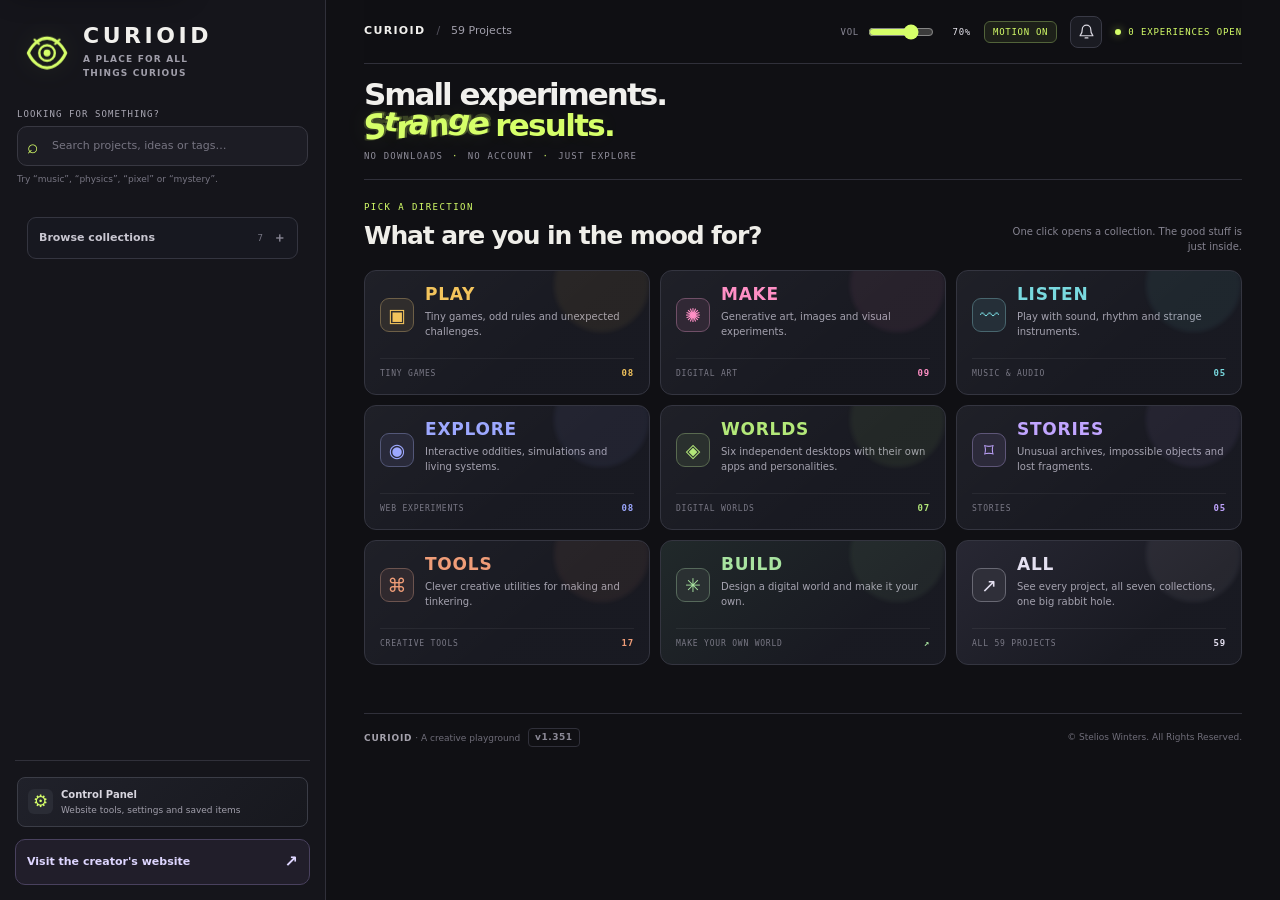
==== index.html @ f7ef9859 "chore: refresh release integrity metadata" ====
<!doctype html>
<html lang="en">
<head>
  <meta charset="utf-8">
  <meta name="viewport" content="width=device-width, initial-scale=1">
  <meta name="theme-color" content="#101014">
  <meta name="mobile-web-app-capable" content="yes">
  <meta name="apple-mobile-web-app-capable" content="yes">
  <link rel="manifest" href="manifest.webmanifest">
  <link rel="preload" href="site-runtime-current.js?v=sha256-032c60a19e83822ff13d3a0b23e15584c3145759a766ea3a15e3249741a22fd9" as="script" integrity="sha384-Gi7dfRDl+1A5HXbFFa21UHbXd1d2NXAl6SDCUGcHlrUMxK3TF2L7+7Um9kTV7bAy" crossorigin="anonymous" fetchpriority="high">
  <meta name="description" content="Browser games, music experiments, visual art, independent digital worlds and curious creative tools. No downloads or account needed.">
  <meta name="curioid-release" content="v1.351">
  <meta name="curioid-document" content="index.html">
  <meta name="curioid-project-count" content="59">
  <meta name="curioid-category-count" content="7">
  <meta name="curioid-os-count" content="6">
  <meta name="robots" content="index,follow,max-image-preview:large">
  <meta name="author" content="Stelios Winters">
  <meta name="color-scheme" content="dark">
  <meta name="referrer" content="strict-origin-when-cross-origin">
  <!-- GitHub Pages cannot configure a Permissions-Policy response header. Sensitive features are denied on every untrusted iframe using its allow attribute. -->
  <meta http-equiv="Content-Security-Policy" content="default-src 'self';script-src 'self' blob: 'sha256-aHI9x19kygkN7s1is/CayauZmM8YlaltoX1D1ChFN5M=' 'sha256-EYaU18cY35Vqri1gISVu7yLr2PBA7MLTrsrSeAp/KU4='; style-src 'self' 'unsafe-inline'; img-src 'self' data: blob:; font-src 'self'; media-src 'self' blob: data:; connect-src 'self' blob:; frame-src 'self' blob:; worker-src 'self' blob:; object-src 'none'; base-uri 'none'; form-action 'self'; upgrade-insecure-requests">
  <script data-cfasync="false" id="curioid-frame-guard">
(() => {
  let blocked = false;
  try {
    blocked = window.top !== window.self && window.top.location.origin !== window.location.origin;
  } catch (_) {
    blocked = true;
  }
  if (!blocked) return;

  const cancelInteraction = event => {
    if (event.cancelable) event.preventDefault();
    event.stopImmediatePropagation();
  };
  const blockedEvents = [
    'click', 'auxclick', 'dblclick', 'contextmenu', 'submit', 'reset',
    'beforeinput', 'input', 'change', 'focus', 'focusin', 'keydown', 'keypress', 'keyup',
    'pointerdown', 'pointerup', 'pointermove', 'mousedown', 'mouseup',
    'touchstart', 'touchend', 'dragstart', 'drop'
  ];
  for (const type of blockedEvents) {
    window.addEventListener(type, cancelInteraction, { capture: true, passive: false });
  }

  const showFrameWarning = () => {
    if (document.body) document.body.inert = true;
    if (document.getElementById('curioid-frame-warning')) return;
    const panel = document.createElement('section');
    panel.id = 'curioid-frame-warning';
    panel.setAttribute('role', 'alert');
    panel.setAttribute('aria-live', 'assertive');
    panel.style.cssText = 'position:fixed;inset:0;z-index:2147483647;display:grid;place-content:center;justify-items:center;gap:12px;box-sizing:border-box;padding:32px;background:#101014;color:#f8f7ff;font:16px/1.55 system-ui,sans-serif;text-align:center;pointer-events:auto;isolation:isolate;';
    const heading = document.createElement('h1');
    heading.textContent = 'Open CURIOID directly';
    heading.style.cssText = 'max-width:24ch;margin:0;font-size:clamp(24px,5vw,38px);line-height:1.15;';
    const message = document.createElement('p');
    message.textContent = 'For your safety, this page is disabled inside another website. Open it in its own tab to use CURIOID.';
    message.style.cssText = 'max-width:48ch;margin:0;color:#d2d0dc;';
    panel.append(heading, message);
    document.documentElement.append(panel);
  };

  if (document.readyState === 'loading') {
    document.addEventListener('DOMContentLoaded', showFrameWarning, { once: true });
  } else {
    showFrameWarning();
  }
})();
  </script>
  <link rel="canonical" href="https://stelioswinters.com/curioid/">
  <meta property="og:type" content="website">
  <meta property="og:site_name" content="CURIOID">
  <meta property="og:title" content="CURIOID | Browser Games, Music, Art &amp; Creative Worlds">
  <meta property="og:description" content="Browser games, music experiments, visual art, independent digital worlds and curious creative tools. No downloads or account needed.">
  <meta property="og:url" content="https://stelioswinters.com/curioid/">
  <meta name="twitter:card" content="summary_large_image">
  <meta name="twitter:title" content="CURIOID | Browser Games, Music, Art &amp; Creative Worlds">
  <meta name="twitter:description" content="Browser games, music experiments, visual art, independent digital worlds and curious creative tools. No downloads or account needed.">
  <meta property="og:image" content="https://stelioswinters.com/curioid/social-preview.png">
  <meta property="og:image:width" content="1200">
  <meta property="og:image:height" content="630">
  <meta property="og:image:alt" content="CURIOID eye logo alongside six independent desktop worlds and a personal world builder, with examples from the games, art, sound and creative tools collection.">
  <meta name="twitter:image" content="https://stelioswinters.com/curioid/social-preview.png">
  <title>CURIOID</title>
  
  <script data-cfasync="false" type="application/ld+json">{"@context":"https://schema.org","@type":"WebSite","name":"CURIOID","url":"https://stelioswinters.com/curioid/","description":"Browser games, music experiments, visual art, independent digital worlds and curious creative tools. No downloads or account needed.","creator":{"@type":"Person","name":"Stelios Winters"},"inLanguage":"en","isAccessibleForFree":true}</script>
  <link rel="icon" type="image/svg+xml" href="curioid-icon.svg">
  <link rel="icon" type="image/png" sizes="192x192" href="curioid-icon-192.png">
  <link rel="apple-touch-icon" href="curioid-icon-192.png">
  <style>
    html{--curioid-app-display-scale:1;}
    .room-window.open .room-mount>:not(.project-style-warning){zoom:var(--curioid-app-display-scale,1);}
    .room-window.open .room-mount{overflow:auto!important;}
    #curioidEggHuntToggle[hidden]{display:none!important;}
    .noscript-notice { margin: 16px; padding: 14px 16px; border: 1px solid #596b3c; border-radius: 10px; background: #22291b; color: #eff8df; font-size:14px; line-height: 1.6; }
    :root {
      color-scheme: dark;
      --bg: #101014;
      --bg-soft: #15151b;
      --panel: #191920;
      --panel-raised: #202029;
      --line: #30303a;
      --line-soft: #26262f;
      --text: #f1f0ed;
      --muted: #a09eaa;
      --dim: #8a8895;
      --acid: #d6ff69;
      --violet: #baa7ff;
      --pink: #ff9cba;
      --cyan: #85e6da;
      --sidebar-width: 326px;
      --radius: 16px;
      font-family: Inter, ui-sans-serif, system-ui, -apple-system, BlinkMacSystemFont, "Segoe UI", sans-serif;
    }
    * { box-sizing: border-box; }
    [hidden] { display: none !important; }
    html { min-height: 100%; scroll-behavior: smooth; }
    body {
      min-height: 100vh;
      margin: 0;
      background: var(--bg);
      color: var(--text);
      font-size:14px;
      line-height: 1.5;
    }
    button, input, select, textarea { font:inherit; }
    button { color: inherit; }
    button:focus-visible, a:focus-visible, input:focus-visible, select:focus-visible, textarea:focus-visible {
      outline: 2px solid var(--acid);
      outline-offset: 3px;
    }
    a { color: inherit; }
    .app-shell { min-height: 100vh; }

    /* The entire sidebar scrolls, including its footer links. */
    .sidebar {
      position: fixed;
      inset: 0 auto 0 0;
      z-index: 50;
      width: var(--sidebar-width);
      height: 100vh;
      height: 100dvh;
      display: flex;
      flex-direction: column;
      gap: 0;
      padding: 22px 15px 15px;
      overflow-y: auto;
      overflow-x: hidden;
      overscroll-behavior: contain;
      -webkit-overflow-scrolling: touch;
      scrollbar-width: thin;
      scrollbar-color: #454550 transparent;
      background: #15151b;
      border-right: 1px solid var(--line);
    }
    .sidebar::-webkit-scrollbar { width: 8px; }
    .sidebar::-webkit-scrollbar-thumb { background: #41414b; border-radius: 20px; }
    .sidebar::-webkit-scrollbar-track { background: transparent; }
    .brand {
      display: flex;
      align-items: center;
      gap: 12px;
      min-height: 54px;
      margin: 0 3px 26px;
      padding: 3px 5px;
      text-decoration: none;
    }
    .brand-mark {
      display: grid;
      place-items: center;
      flex: 0 0 48px;
      width: 48px;
      height: 48px;
      color: var(--acid);
      filter: drop-shadow(0 0 13px rgba(214,255,105,.12));
    }
    .brand-mark svg { display: block; width: 46px; height: 46px; overflow: visible; }
    .brand-word { display: block; font-size:22px; font-weight: 900; letter-spacing: .16em; line-height: 1; }
    .brand-caption { display: block; margin-top: 6px; color: var(--muted); font-size:9px; font-weight: 700; letter-spacing: .13em; text-transform: uppercase; }
    .sidebar-section-label {
      margin: 0 9px 9px;
      color: var(--dim);
      font-size:9px;
      font-weight: 800;
      letter-spacing: .18em;
      text-transform: uppercase;
    }
    .project-search { position: relative; margin: 0 1px 15px; }
    .project-search input { width: 100%; min-height: 40px; padding: 9px 35px 9px 12px; border: 1px solid #383842; border-radius: 10px; outline: none; background: #1c1c24; color: var(--text); font-size:11px; }
    .project-search input::placeholder { color: #777582; }
    .project-search input:focus { border-color: #73704f; box-shadow: 0 0 0 3px rgba(214,255,105,.09); }
    .project-search button { position: absolute; top: 4px; right: 5px; width: 30px; height: 30px; border: 0; border-radius: 7px; background: transparent; color: var(--muted); font-size:21px; cursor: pointer; }
    .project-search button:hover { background: #2b2b35; color: var(--text); }
    .sidebar-search { display:grid; gap:7px; margin:0 2px 17px; }
    .sidebar-search>label { color:#aaa8b4; font:9px ui-monospace,SFMono-Regular,Menlo,monospace; letter-spacing:.12em; text-transform:uppercase; }
    .sidebar-search>small { color:#777582; font-size:9px; line-height:1.45; }
    .sidebar-search .project-search { margin:0; }
    .sidebar-search .project-search input { padding-left:34px; }
    .sidebar-search .discovery-search-icon { position:absolute; top:50%; left:10px; transform:translateY(-50%); color:var(--acid); font-size:19px; line-height:1; pointer-events:none; }
    .search-results-status { margin: 0 0 13px; color: var(--muted); font-size:11px; }
    .search-empty { padding: 26px; border: 1px dashed var(--line); border-radius: 13px; color: var(--muted); text-align: center; }
    .sr-only { position: absolute; width: 1px; height: 1px; padding: 0; margin: -1px; overflow: hidden; clip: rect(0,0,0,0); white-space: nowrap; border: 0; }
    .project-nav { display: grid; gap: 5px; }
    .nav-item {
      width: 100%;
      min-height: 45px;
      display: flex;
      align-items: center;
      gap: 10px;
      padding: 9px 10px;
      border: 1px solid transparent;
      border-radius: 10px;
      background: transparent;
      color: #b6b4bf;
      text-align: left;
      cursor: pointer;
      transition: color .16s ease, background .16s ease, border-color .16s ease;
    }
    .nav-item:hover { color: var(--text); background: #202027; }
    .nav-item.active { color: var(--text); border-color: #414536; background: #22261d; }
    .nav-symbol { flex: 0 0 22px; width: 22px; color: #8b8995; font-size:17px; text-align: center; }
    .nav-item.active .nav-symbol { color: var(--acid); }
    .nav-label { flex: 1; font-size:12px; font-weight: 680; }
    .nav-indicator { width: 7px; height: 7px; border-radius: 50%; background: #55535f; }
    .nav-item.active .nav-indicator { background: var(--acid); box-shadow: 0 0 10px rgba(214,255,105,.45); }

    .sidebar-tools { display:grid; grid-template-columns:1fr 1fr; gap:6px; margin:0 2px 12px; }
    .sidebar-tool { display:flex; align-items:center; gap:8px; min-width:0; min-height:43px; padding:7px 8px; border:1px solid #30313a; border-radius:8px; background:#17171d; color:#d8d6df; text-align:left; cursor:pointer; transition:border-color .16s ease,background .16s ease; }
    .sidebar-tool:hover { border-color:#666b4f; background:#20221b; }
    .sidebar-tool:focus-visible { outline:2px solid var(--acid); outline-offset:2px; }
    .sidebar-tool>span:first-child { display:grid; place-items:center; flex:0 0 25px; width:25px; height:25px; border-radius:6px; background:#252630; color:var(--acid); font-size:14px; }
    .sidebar-tool>span:last-child { display:grid; min-width:0; gap:2px; }
    .sidebar-tool b { overflow:hidden; font-size:9px; font-weight:700; text-overflow:ellipsis; white-space:nowrap; }
    .sidebar-tool small { overflow:hidden; color:var(--muted); font-size:9px; text-overflow:ellipsis; white-space:nowrap; }
    .sidebar-note { padding:11px 12px; background:linear-gradient(145deg,#1b1b22,#17171d); }
    .sidebar-note-title { color:#c0b4ee; letter-spacing:.16em; }
    .sidebar-note p { font-size:10px; line-height:1.55; }
    @media(max-width:700px){.personal-shortcuts-summary{min-height:54px;padding:9px}.personal-shortcuts-content{max-height:54dvh}.sidebar-tools{gap:5px}.sidebar-tool{min-height:40px;padding:6px}.sidebar-tool b{font-size:9px}.sidebar-tool small{font-size:9px}}
    .sidebar-bottom { margin-top: auto; padding-top: 16px; border-top: 1px solid var(--line); }
    .sidebar-note { margin: 0 2px 14px; padding: 12px; border: 1px solid var(--line); border-radius: 11px; background: #19191f; }
    .sidebar-note-title { color: var(--violet); font:9px ui-monospace, SFMono-Regular, Menlo, monospace; letter-spacing: .13em; text-transform: uppercase; }
    .sidebar-note p { margin: 7px 0 0; color: var(--muted); font-size:11px; line-height: 1.55; }
    .portfolio-link {
      display: flex;
      align-items: center;
      justify-content: space-between;
      gap: 10px;
      min-height: 43px;
      padding: 10px 11px;
      border: 1px solid #49415e;
      border-radius: 10px;
      background: #211e2a;
      color: #ded6ff;
      text-decoration: none;
      font-size:11px;
      font-weight: 700;
      transition: background .16s ease, border-color .16s ease;
    }
    .portfolio-link:hover { background: #2b2638; border-color: #6a5b90; }
    .portfolio-link span:last-child { font-size:16px; }
    .sidebar-foot { margin: 12px 4px 1px; color: #666471; font-size:9px; letter-spacing: .08em; text-transform: uppercase; }

    /* Main page */
    .main { min-height: 100vh; margin-left: var(--sidebar-width); padding: 0 38px 55px; }
    .topbar {
      position: sticky;
      top: 0;
      z-index: 20;
      min-height: 64px;
      display: flex;
      align-items: center;
      justify-content: space-between;
      gap: 16px;
      background: rgba(16,16,20,.92);
      border-bottom: 1px solid var(--line);
      backdrop-filter: blur(14px);
    }
    .topbar-left { display: flex; align-items: center; gap: 11px; min-width: 0; color: var(--muted); font-size:11px; }
    .topbar-brand { color: var(--text); font-size:11px; font-weight: 850; letter-spacing: .12em; }
    .topbar-separator { color: #55535f; }
    .topbar-context { overflow: hidden; text-overflow: ellipsis; white-space: nowrap; }
    .topbar-right { display: flex; align-items: center; gap: 13px; color: var(--dim); font:9px ui-monospace, SFMono-Regular, Menlo, monospace; letter-spacing: .1em; text-transform: uppercase; }
    .status-live { display: inline-flex; align-items: center; gap: 7px; color: var(--acid); }
    .status-live::before { content: ""; width: 6px; height: 6px; border-radius: 50%; background: var(--acid); box-shadow: 0 0 9px rgba(214,255,105,.55); }
    .topbar-action { padding: 5px 8px; border: 1px solid #393843; border-radius: 6px; background: #17171e; color: #a09eaa; font:inherit; letter-spacing: .08em; text-transform: uppercase; cursor: pointer; transition: color .16s ease, border-color .16s ease, background .16s ease; }
    .topbar-action:hover { color: var(--text); border-color: #68645c; background: #222229; }
    .topbar-action:focus-visible { outline: 2px solid var(--acid); outline-offset: 2px; }
    .topbar-action[hidden] { display: none; }
    .menu-toggle { position: relative; z-index: 51; display: none; width: 39px; height: 39px; flex: 0 0 auto; border: 1px solid var(--line); border-radius: 9px; background: var(--panel); color: var(--text); cursor: pointer; }
    .page-wrap { max-width: 1380px; margin: 0 auto; }
    .hero { padding: 15px 0 18px; }
    h1 { max-width: 790px; margin: 0; font-size:clamp(25px, 2.8vw, 31px); line-height: .99; letter-spacing: -.065em; font-weight: 820; }
    .strange-word { position: relative; display: inline-flex; align-items: baseline; color: var(--acid); font-style: normal; letter-spacing: -.075em; transform: skewX(-8deg) rotate(-1.4deg); transform-origin: left center; text-shadow: 2px 0 rgba(214,255,105,.27), -2px 1px rgba(214,255,105,.16), 0 0 22px rgba(214,255,105,.12); white-space: nowrap; }
    .strange-word::before { content: attr(data-word); position: absolute; z-index: 0; color: var(--acid); opacity: .2; transform: translate(4px,-3px) skewX(17deg) scaleY(.88); clip-path: inset(0 0 46% 0); pointer-events: none; }
    .strange-word span { position: relative; z-index: 1; display: inline-block; }
    .strange-word span:nth-child(1) { transform: translateY(2px) rotate(-9deg) scaleY(1.12); }
    .strange-word span:nth-child(2) { transform: translateY(-3px) rotate(8deg) scaleY(.84); }
    .strange-word span:nth-child(3) { transform: translateY(3px) rotate(-5deg) scaleX(1.1); }
    .strange-word span:nth-child(4) { transform: translateY(-2px) rotate(5deg) scaleY(1.13); }
    .strange-word span:nth-child(5) { transform: translateY(2px) rotate(-8deg) scaleX(.9); }
    .strange-word span:nth-child(6) { transform: translateY(-3px) rotate(7deg) scaleY(.9); }
    .strange-word span:nth-child(7) { transform: translateY(1px) rotate(-4deg) scaleX(1.08); }
    .hero-assurance { display:flex; flex-wrap:wrap; align-items:center; gap:9px; margin:11px 0 0; color:#8f8d9a; font:9px ui-monospace,SFMono-Regular,Menlo,monospace; letter-spacing:.13em; }
    .hero-assurance span { color:var(--acid); }
    .discovery-section { padding:0 0 24px; }
    .discovery-section[hidden] { display:none; }
    .discovery-heading { display:flex; align-items:end; justify-content:space-between; gap:18px; margin:0 0 15px; }
    .discovery-heading>div { min-width:0; }
    .discovery-kicker { margin:0 0 5px; color:var(--acid); font:9px ui-monospace,SFMono-Regular,Menlo,monospace; letter-spacing:.16em; }
    .discovery-heading h2 { margin:0; color:#efeee9; font-size:clamp(19px,2.4vw,25px); font-weight:780; letter-spacing:-.045em; }
    .discovery-heading>p { max-width:240px; margin:0; color:#858390; font-size:10px; line-height:1.55; text-align:right; }
    .discovery-grid { display:grid; grid-template-columns:repeat(3,minmax(0,1fr)); gap:10px; }
    .discovery-card { --browse-accent:#c1a5ff; position:relative; display:grid; grid-template-columns:34px minmax(0,1fr); grid-template-rows:auto 1fr auto; align-content:start; align-items:center; gap:5px 11px; min-width:0; min-height:125px; padding:15px; overflow:hidden; border:1px solid #343540; border-radius:12px; background:linear-gradient(140deg,rgba(255,255,255,.035),rgba(255,255,255,.008) 62%),#171820; color:#e9e7ef; text-align:left; cursor:pointer; transition:transform .16s ease,border-color .16s ease,background .16s ease,box-shadow .16s ease; }
    .discovery-card::after { content:""; position:absolute; top:-34px; right:0; width:95px; height:95px; border-radius:50%; background:var(--browse-accent); opacity:.065; filter:blur(2px); pointer-events:none; }
    .discovery-card:hover,.discovery-card:focus-visible { transform:translateY(-2px); border-color:color-mix(in srgb,var(--browse-accent) 65%,#343540); background:linear-gradient(140deg,color-mix(in srgb,var(--browse-accent) 8%,#171820),#171820 75%); box-shadow:0 9px 24px rgba(0,0,0,.16); }
    .discovery-card:focus-visible { outline:2px solid var(--browse-accent); outline-offset:3px; }
    .discovery-card[aria-pressed="true"] { border-color:var(--browse-accent); }
    .discovery-glyph { grid-row:1 / span 2; display:grid; place-items:center; width:34px; height:34px; border:1px solid color-mix(in srgb,var(--browse-accent) 30%,#33343e); border-radius:9px; background:color-mix(in srgb,var(--browse-accent) 9%,#1d1e27); color:var(--browse-accent); font-size:19px; }
    .discovery-title { align-self:end; color:var(--browse-accent); font:800 17px/1.05 system-ui,sans-serif; letter-spacing:.045em; }
    .discovery-description { grid-column:2; align-self:start; max-width:280px; color:#a4a2af; font:10px/1.5 system-ui,sans-serif; }
    .discovery-meta { grid-column:1 / -1; display:flex; align-items:center; justify-content:space-between; gap:10px; margin-top:8px; padding-top:9px; border-top:1px solid rgba(255,255,255,.06); color:#797885; font:8px ui-monospace,SFMono-Regular,Menlo,monospace; letter-spacing:.1em; }
    .discovery-meta b { color:var(--browse-accent); font:700 9px ui-monospace,SFMono-Regular,Menlo,monospace; }
    .discovery-card[data-tone="play"] { --browse-accent:#f3c45c; }
    .discovery-card[data-tone="make"] { --browse-accent:#ff8fc5; }
    .discovery-card[data-tone="listen"] { --browse-accent:#79d9df; }
    .discovery-card[data-tone="explore"] { --browse-accent:#9da8ff; }
    .discovery-card[data-tone="worlds"] { --browse-accent:#b3e879; }
    .discovery-card[data-tone="archive"] { --browse-accent:#c1a5ff; }
    .discovery-card[data-tone="tools"] { --browse-accent:#f09d78; }
    .discovery-card[data-tone="build"] { --browse-accent:#a8e3a0; }
    .discovery-card[data-tone="all"] { --browse-accent:#e4e0f0; }
    .discovery-card-build { background:linear-gradient(140deg,rgba(120,192,132,.10),rgba(255,255,255,.008) 70%),#171820; }
    .discovery-card-all { background:linear-gradient(140deg,rgba(187,174,220,.10),rgba(255,255,255,.008) 70%),#171820; }
    .rooms-label[hidden],.category-stack[hidden] { display:none; }
    .rooms-label { margin-top:2px; }
    .rooms-label span:last-child { text-transform:uppercase; }
    .sidebar-browse-collections { margin:14px 12px 0; border:1px solid #343540; border-radius:9px; background:#171820; }
    .sidebar-browse-collections>summary { display:flex; align-items:center; justify-content:space-between; gap:10px; min-height:40px; padding:0 11px; color:#c8c6d0; font-size:11px; font-weight:700; cursor:pointer; list-style:none; }
    .sidebar-browse-collections>summary::-webkit-details-marker { display:none; }
    .sidebar-browse-collections>summary::after { content:"＋"; color:#898795; font-size:13px; }
    .sidebar-browse-collections[open]>summary::after { content:"−"; }
    .sidebar-browse-count { margin-left:auto; color:#777684; font:9px ui-monospace,monospace; }
    .sidebar-browse-collections .category-nav { padding:4px 6px 7px; }
    .sidebar-browse-collections .category-nav .nav-item { min-height:37px; }
    .sidebar-browse-collections .nav-item-all { margin-bottom:5px; border-bottom:1px solid #30313a; border-radius:5px 5px 0 0; }
    .sidebar-browse-collections .nav-item[aria-current="location"] { color:var(--acid); }
    .notification-tabs { display:flex; gap:5px; padding:8px 10px 0; border-bottom:1px solid #30313b; }
    .notification-tabs button { display:flex; align-items:center; gap:6px; padding:7px 9px 8px; border:0; border-bottom:2px solid transparent; background:transparent; color:#9998a5; font:10px system-ui,sans-serif; cursor:pointer; }
    .notification-tabs button[aria-selected="true"] { border-bottom-color:var(--acid); color:#e8e6ed; }
    .notification-tabs button span { padding:2px 5px; border-radius:8px; background:#2b2d34; color:#c4c2cf; font:8px ui-monospace,monospace; }
    .site-notification-updates { overflow:auto; padding:6px; }
    .site-notification-updates[hidden] { display:none; }
    .site-notification-updates article { display:grid; gap:4px; padding:10px; border-bottom:1px solid #2c2d36; }
    .site-notification-updates article:last-child { border-bottom:0; }
    .site-notification-updates small { color:var(--acid); font:8px ui-monospace,monospace; letter-spacing:.12em; }
    .site-notification-updates b { color:#e6e4ed; font:600 11px system-ui,sans-serif; }
    .site-notification-updates p { margin:0; color:#aaa8b5; font:10px/1.5 system-ui,sans-serif; }
    .room-tags { display:flex; align-items:center; flex-wrap:wrap; gap:5px; padding:0 15px 12px 62px; }
    .room-tag { min-height:22px; padding:4px 7px; border:1px solid #373843; border-radius:6px; background:#1d1e26; color:#a7a5b1; font:8px ui-monospace,SFMono-Regular,Menlo,monospace; letter-spacing:.035em; cursor:pointer; }
    .room-tag:hover,.room-tag:focus-visible { border-color:#707e4c; color:var(--acid); }
    .room-tag:focus-visible { outline:2px solid var(--acid); outline-offset:2px; }
    .room-tag-featured { border-color:rgba(214,255,105,.32); background:rgba(214,255,105,.075); color:var(--acid); font-weight:800; letter-spacing:.11em; cursor:default; }
    .room-list-divider { display:flex; align-items:center; gap:10px; margin:8px 0 1px; color:#7c7a88; font:8px ui-monospace,SFMono-Regular,Menlo,monospace; letter-spacing:.14em; }
    .room-list-divider::after { content:""; height:1px; flex:1; background:#2b2c35; }
    .room-list-divider[hidden] { display:none; }
    .room-window.open .room-tags,.room-window.curioid-fullscreen-window .room-tags { display:none; }
    @media(max-width:860px) { .discovery-grid { grid-template-columns:repeat(2,minmax(0,1fr)); } }
    @media(max-width:560px) { .hero-assurance { font-size:8px; } .discovery-heading { align-items:flex-start; flex-direction:column; gap:6px; } .discovery-heading>p { max-width:none; text-align:left; } .discovery-grid { gap:8px; } .discovery-card { min-height:125px; padding:12px; grid-template-columns:29px minmax(0,1fr); gap:5px 8px; } .discovery-glyph { width:29px; height:29px; } .discovery-title { font-size:15px; } .room-tags { padding-left:12px; } }
    @media(max-width:360px) { .discovery-grid { grid-template-columns:1fr; } .discovery-card { min-height:112px; } }

    /* Stage 5: the universe is a discovery layer, never another desktop. */
    .room-related-link:focus-visible { outline: 2px solid var(--acid); outline-offset: 2px; }


    .section-rule { height: 1px; margin: 0 0 22px; border: 0; background: var(--line); }
    .rooms-label { display: flex; align-items: center; justify-content: space-between; flex-wrap:wrap; gap: 12px 20px; margin: 0 0 10px; color: var(--dim); font:9px ui-monospace, SFMono-Regular, Menlo, monospace; letter-spacing: .15em; text-transform: uppercase; }
    .rooms-label span:last-child { color: #686674; letter-spacing: .08em; }

    .rooms-label{align-items:center;}
    .rooms-label-actions{display:flex;align-items:center;gap:16px;min-width:0;flex-wrap:wrap;}
    .rooms-label-actions>span:first-child{color:#858390;letter-spacing:.08em;}
    .categories-return-button { min-height:28px; margin-left:3px; padding:5px 10px; border:1px solid #41434f; border-radius:7px; background:#1b1c24; color:#d0ced8; font:800 8px ui-monospace,SFMono-Regular,Menlo,monospace; letter-spacing:.14em; cursor:pointer; transition:border-color .16s ease,color .16s ease,background .16s ease; }
    .categories-return-button:hover { border-color:var(--acid); background:#22251d; color:var(--acid); }
    .egg-hunt-toggle{position:relative;display:grid;place-items:center;flex:0 0 31px;width:31px;height:31px;padding:5px;border:1px solid rgba(214,255,105,.72);border-radius:8px;background:linear-gradient(145deg,#252a1d,#181a21);color:var(--acid);cursor:pointer;transition:border-color .18s,background .18s,transform .18s;}
    .egg-hunt-toggle svg{display:block;width:19px;height:19px;fill:rgba(214,255,105,.18);stroke:var(--acid);stroke-width:1.55;stroke-linecap:round;stroke-linejoin:round;}
    .topbar .egg-hunt-toggle{width:32px;height:32px;flex:0 0 32px;padding:5px;}
    .egg-hunt-toggle[data-enabled="true"]{border-color:var(--acid);color:var(--acid);box-shadow:0 0 0 1px rgba(214,255,105,.14),0 0 15px rgba(214,255,105,.10);}
    .egg-hunt-toggle[data-enabled="false"]{border-color:var(--acid);color:var(--acid);box-shadow:0 0 0 1px rgba(214,255,105,.14),0 0 15px rgba(214,255,105,.10);filter:none;opacity:1;}
    .egg-hunt-toggle:hover{transform:translateY(-1px);}
    .egg-hunt-toggle:focus-visible{outline:2px solid var(--acid);outline-offset:3px;}
    .egg-hunt-status-dot{position:absolute;right:3px;bottom:3px;width:7px;height:7px;border-radius:50%;background:#55dc84;box-shadow:0 0 7px rgba(85,220,132,.8);}
    .egg-hunt-toggle[data-enabled="true"] .egg-hunt-status-dot{background:#55dc84;box-shadow:0 0 7px rgba(85,220,132,.8);}
    .egg-hunt-toggle[data-enabled="false"] .egg-hunt-status-dot{background:#ff5d68;box-shadow:0 0 7px rgba(255,93,104,.75);}
    .egg-hunt-toggle-hint{display:none!important;}
    .sidebar-notification-button>span:first-child{flex-basis:25px;width:25px;height:25px;}
    .sidebar-notification-button .notification-count{top:-4px;right:-4px;}
    .site-control-preferences{display:grid;gap:11px;margin:0 18px 14px;padding:12px;border:1px solid #343642;border-radius:10px;background:#20212a;}
    .site-control-display-grid{display:grid;grid-template-columns:repeat(2,minmax(0,1fr));gap:10px;}
    .site-control-display-grid>label{display:grid;gap:7px;min-width:0;color:#c7c6d0;font:700 9px ui-monospace,monospace;letter-spacing:.08em;}
    .site-control-display-grid select{width:100%;min-height:36px;padding:7px 9px;border:1px solid #41434e;border-radius:6px;background:#171922;color:#f1f1f5;font:11px system-ui,sans-serif;}
    .site-control-display-grid small{color:#8c8e9b;font:10px/1.5 system-ui,sans-serif;letter-spacing:0;}
    @media(max-width:560px){.site-control-display-grid{grid-template-columns:minmax(0,1fr)}}
    .global-volume-control{display:grid;grid-template-columns:105px minmax(70px,1fr) 42px;align-items:center;gap:10px;color:#aaa8b5;font:9px ui-monospace,monospace;letter-spacing:.08em;}
    .global-volume-control input{width:100%;min-width:0;accent-color:var(--acid);}
    .global-volume-control output{color:#e9e7ef;text-align:right;font-size:10px;}
    .topbar .global-volume-control{display:inline-flex;grid-template-columns:none;align-items:center;gap:7px;min-width:0;white-space:nowrap;color:var(--dim);font:9px ui-monospace, SFMono-Regular, Menlo, monospace;letter-spacing:.08em;}
    .topbar .global-volume-control input{width:66px;min-width:48px;accent-color:var(--acid);}
    .topbar .global-volume-control output{min-width:28px;color:#e9e7ef;text-align:right;font-size:9px;}
    .topbar-notification-wrap{position:relative;display:flex;align-items:center;flex:0 0 auto;}
    .topbar-notification-button{position:relative;display:grid;place-items:center;flex:0 0 32px;width:32px;height:32px;min-width:32px;padding:0;border:1px solid #393a46;border-radius:8px;background:#1a1b22;color:#d9d7e0;cursor:pointer;}
    .topbar-notification-button:hover,.topbar-notification-button[aria-expanded="true"]{border-color:var(--acid);color:var(--acid);background:#22241d;}
    .topbar-notification-button svg{display:block;width:17px;height:17px;fill:none;stroke:currentColor;stroke-width:1.7;stroke-linecap:round;stroke-linejoin:round;}
    .topbar-notification-wrap .site-notification-panel{left:auto;right:0;}
    .site-control-preference-actions{display:flex;flex-wrap:wrap;gap:7px;}
    .site-control-small-action{min-height:31px;padding:6px 9px;border:1px solid #41434f;border-radius:7px;background:#171820;color:#d5d3dd;font-size:10px;cursor:pointer;}
    .site-control-small-action:hover{border-color:#8f995d;background:#24261f;}
    /* A single visible Health Check control changes from Run to Download when ready. */
    /* Health report uses one visible control: the same anchor runs diagnostics, then becomes the download. */
    .site-control-small-action[data-health-download][aria-disabled="true"]{opacity:.58;cursor:wait;pointer-events:none;} .site-control-small-action[data-health-run][data-running="true"]{opacity:.58;cursor:wait;pointer-events:none;}
    .site-control-small-action[data-health-download][aria-disabled="false"]{cursor:pointer;}
    .site-control-small-action[hidden]{display:none;}
    .site-control-preferences .status-live{font-size:9px;letter-spacing:.08em;}
    @media(max-width:900px){.rooms-label{align-items:flex-start;}.rooms-label-actions{flex-shrink:0;}}
    @media(max-width:560px){.rooms-label{font-size:8px;letter-spacing:.1em;}.rooms-label-actions{gap:6px;}.site-control-preferences{margin-inline:12px;}.global-volume-control{grid-template-columns:1fr 42px;}.global-volume-control>span{grid-column:1/-1;}}

    .category-stack { display: grid; gap: 37px; }
    .category-section { min-width: 0; scroll-margin-top: 83px; }
    #categorySections > .category-section { content-visibility: auto; contain-intrinsic-size: auto 880px; }
    .category-heading { display: flex; align-items: end; justify-content: space-between; gap: 18px; margin: 0 0 12px; padding: 0 2px 11px; border-bottom: 1px solid var(--line-soft); }
    .category-heading-copy { min-width: 0; }
    .category-kicker { margin: 0 0 4px; color: var(--acid); font:9px ui-monospace, SFMono-Regular, Menlo, monospace; letter-spacing: .16em; text-transform: uppercase; }
    .category-title { margin: 0; color: #efeee9; font-size:clamp(20px, 2.5vw, 26px); font-weight: 810; letter-spacing: -.045em; }
    .category-description { margin: 4px 0 0; color: var(--muted); font-size:11px; line-height: 1.6; }
    .category-count { flex: 0 0 auto; padding: 5px 8px; border: 1px solid #373641; border-radius: 6px; color: #898793; font:9px ui-monospace, SFMono-Regular, Menlo, monospace; letter-spacing: .08em; white-space: nowrap; }
    .studio-filter-row { display:flex; flex-wrap:wrap; align-items:center; gap:6px; margin:-1px 0 12px; }
    .studio-filter-button { min-height:28px; padding:5px 9px; border:1px solid #34333e; border-radius:7px; background:#17171d; color:#aaa8b3; font:9px ui-monospace, SFMono-Regular, Menlo, monospace; letter-spacing:.035em; cursor:pointer; transition:background .14s ease,border-color .14s ease,color .14s ease; }
    .studio-filter-button:hover { border-color:#66694b; color:#eeede6; }
    .studio-filter-button.is-active { border-color:#687b48; background:rgba(214,255,105,.09); color:var(--acid); }
    .standalone-project-frame { display:block; width:100%; min-height:760px; height:860px; border:0; border-radius:9px; background:#090b0e; }

    @media(max-width:620px) { .studio-filter-row { flex-wrap:wrap; max-width:100%; overflow:visible; padding:1px 0 5px; } .studio-filter-button { flex:0 1 auto; } }
    .category-nav .nav-item { min-height: 43px; }

    /* Click-to-expand project windows */
    .room-list { display: grid; gap: 9px; }
    .room-window { min-width: 0; overflow: hidden; border: 1px solid #33333d; border-radius: 12px; background: #17171d; transition: border-color .18s ease, background .18s ease; scroll-margin-top: 77px; }
    .room-window:not(.open) { content-visibility: auto; contain-intrinsic-size: auto 72px; }
    .room-window.open { border-color: #585a46; background: #18191a; }
    .room-heading {
      width: 100%;
      min-height: 66px;
      display: flex;
      align-items: center;
      gap: 13px;
      padding: 11px 15px;
      border: 0;
      background: transparent;
      color: var(--text);
      text-align: left;
      cursor: pointer;
    }
    .room-heading:hover { background: rgba(255,255,255,.025); }
    .room-window.open .room-heading { border-bottom: 1px solid var(--line); }
    .room-icon { display: grid; place-items: center; width: 34px; height: 34px; flex: 0 0 34px; border: 1px solid #44434f; border-radius: 9px; background: #22222b; color: var(--violet); font-size:16px; }
    .room-window:first-child .room-icon { border-color: #4e5937; background: #23291b; color: var(--acid); }
    .room-number { color: #797784; font:9px ui-monospace, SFMono-Regular, Menlo, monospace; }
    .room-name-wrap { flex: 1; min-width: 0; }
    .room-name { display: block; overflow: hidden; color: #e9e8e4; font-size:13px; font-weight: 760; text-overflow: ellipsis; white-space: nowrap; }
    .room-description { display: block; overflow: hidden; margin-top: 3px; color: #898794; font-size:10px; text-overflow: ellipsis; white-space: nowrap; }
    .room-chevron { width: 25px; height: 25px; display: grid; place-items: center; flex: 0 0 25px; border: 1px solid #393943; border-radius: 7px; color: #aaa8b3; font-size:15px; transition: transform .2s ease; }
    .room-window.open .room-chevron { transform: rotate(180deg); color: var(--acid); }
    .room-body { padding: 17px; }
    .room-body[hidden] { display: none; }
    .project-loading, .project-load-error { display: flex; align-items: center; gap: 12px; min-height: 92px; padding: 18px; color: var(--muted); font-size:12px; }
    .loading-mark { width: 13px; height: 13px; border: 1.5px solid #55535f; border-top-color: var(--acid); border-radius: 50%; animation: curioid-load-spin .8s linear infinite; }
    @keyframes curioid-load-spin { to { transform: rotate(360deg); } }
    .project-load-error { justify-content: space-between; flex-wrap: wrap; border: 1px solid #51404a; border-radius: 10px; background: #21191e; color: #efb8c5; }
    .project-style-warning { display:flex; align-items:center; justify-content:space-between; flex-wrap:wrap; gap:10px; margin:0 0 14px; padding:12px 14px; border:1px solid #77643b; border-radius:10px; background:#282317; color:#f2dfae; font-size:12px; line-height:1.5; }
    .project-style-warning p { margin:0; flex:1 1 260px; }
    .project-style-warning button { border:1px solid #b39a59; border-radius:7px; padding:7px 10px; background:#3a311d; color:#fff0c5; cursor:pointer; }
    .project-style-warning button:disabled { opacity:.6; cursor:wait; }
    .room-mount { min-width: 0; }
    .room-ecosystem { display: flex; align-items: center; flex-wrap: wrap; gap: 8px 13px; margin-top: 13px; padding: 10px 1px 0; border-top: 1px solid rgba(255,255,255,.055); }
    .room-ecosystem-label { color: #858592; font:9px ui-monospace, SFMono-Regular, Menlo, monospace; letter-spacing: .11em; text-transform: uppercase; }
    .room-related-links { display: flex; flex-wrap: wrap; gap: 6px; }
    .room-related-link { padding: 5px 8px; border: 1px solid #383943; border-radius: 6px; background: #1a1a21; color: #b9b8c1; font-family: inherit; font-size:9px; line-height: 1.2; cursor: pointer; }
    .room-related-link:hover { border-color: #596348; color: var(--acid); }

    .results-word { color: var(--acid); letter-spacing: -.055em; text-shadow: 0 0 20px rgba(214,255,105,.09); }
        /* Future room content */
    .site-footer { display: flex; align-items: center; justify-content: space-between; gap: 14px; margin-top: 24px; padding-top: 14px; border-top: 1px solid var(--line); color: #6f6d79; font-size:9px; }
    .site-footer strong { color: #a5a2ad; font-weight: 760; letter-spacing: .09em; }
    .site-footer .site-version { display: inline-block; margin-left: 5px; padding: 2px 6px; border: 1px solid var(--line); border-radius: 4px; color: var(--dim); font-size:9px; font-weight: 700; letter-spacing: .06em; vertical-align: 1px; }
    .toast { position: fixed; right: 20px; bottom: 20px; z-index: 100; max-width: min(350px, calc(100vw - 40px)); padding: 11px 14px; border: 1px solid #596b3c; border-radius: 9px; background: #22291b; color: #eff8df; font-size:11px; box-shadow: 0 12px 35px rgba(0,0,0,.35); opacity: 0; transform: translateY(8px); pointer-events: none; transition: opacity .18s ease, transform .18s ease; }
    .toast.show { opacity: 1; transform: translateY(0); }
    .scrim { display: none; }

    @media (max-height: 690px) and (min-width: 901px) {
      .sidebar { padding-top: 13px; padding-bottom: 10px; }
      .brand { margin-bottom: 14px; }
      .sidebar-bottom { margin-top: 16px; padding-top: 11px; }
      .sidebar-note { margin-bottom: 9px; padding: 9px; }
      .sidebar-note p { font-size:10px; }
    }
    @media (max-width: 1120px) {
      .main { padding-right: 25px; padding-left: 25px; }
    }
    @media (max-width: 900px) {
      .sidebar { width: min(320px, 88vw); transform: translateX(-103%); transition: transform .23s ease; box-shadow: 20px 0 50px rgba(0,0,0,.4); }
      body.menu-open .sidebar { transform: translateX(0); }
      .scrim { display: block; position: fixed; inset: 0; z-index: 40; background: rgba(0,0,0,.62); opacity: 0; pointer-events: none; transition: opacity .2s ease; }
      body.menu-open .scrim { opacity: 1; pointer-events: auto; }
      .main { margin-left: 0; padding-right: 22px; padding-left: 22px; }
      .category-section { scroll-margin-top: 70px; }
      .menu-toggle { display: grid; place-items: center; }
      .topbar { min-height: 60px; justify-content: flex-start; }
      body.menu-open .topbar { z-index: 60; }
      .topbar-right { margin-left: auto; }
    }
    @media (max-width: 420px) {
      .topbar { gap: 7px; }
      .topbar-left { flex: 0 1 auto; min-width: 0; }
      .topbar-context { max-width: 52px; }
      .topbar-right { flex: 0 1 auto; min-width: 0; gap: 5px; }
      .topbar .global-volume-control { display: inline-flex; align-items: center; gap: 4px; white-space: nowrap; font-size:0; letter-spacing: 0; }
      .topbar .global-volume-control input { width: clamp(34px, 12vw, 48px); min-width:0; }
      .topbar .global-volume-control output { font-size:9px; letter-spacing:0; }
      .motion-toggle { padding: 4px 5px; font-size:9px; }
    }
    @media (max-width: 340px) {
      .topbar { gap:5px; }
      .topbar-left { gap:4px; }
      .topbar-right { gap:3px; }
      .topbar-action { padding-right: 5px; padding-left: 5px; }
      .topbar-context { max-width: 32px; }
      .topbar .global-volume-control input { width: 28px; }
      .topbar .global-volume-control output { display: none; }
    }
    @media (max-width: 600px) {
      .main { padding: 0 12px 32px; }
      .topbar { min-height:56px;gap:9px; }
      .topbar-left { gap:7px;font-size:9px; }
      .topbar-brand { font-size:10px; }
      .topbar-right { gap:6px;font-size:9px; }
      .motion-toggle { padding:4px 6px;font-size:9px;white-space:nowrap; }
      .status-live { display:none; }
      .hero { padding: 12px 1px 16px; }
      h1 { font-size:clamp(25px, 7.2vw, 32px); }
      .room-heading { flex-wrap: nowrap; }
      .room-ecosystem { align-items: flex-start; }
      .category-heading { align-items: flex-start; }
      .category-count { margin-top: 4px; }
      .room-heading { min-height: 61px; gap: 9px; padding: 9px; }
      .room-icon { width: 30px; height: 30px; flex-basis: 30px; }
      .room-number { display: none; }
      .room-description { max-width: 200px; }
      .room-body { padding: 9px; }
      .site-footer { display: grid; justify-content: start; gap:7px; line-height:1.8; }
      .site-footer > span { display:block; }
      .site-footer .site-footer-meta { display:inline-flex; align-items:center; justify-content:flex-start; gap:7px; flex-wrap:wrap; }
    }
    /* Motion is enabled by default because the interactive projects rely on it.
       Visitors can pause it explicitly with the Motion button in the top bar. */
    @media (prefers-reduced-motion: reduce) {
      html { scroll-behavior: auto; }
    }
    html.motion-reduced *, html.motion-reduced *::before, html.motion-reduced *::after {
      animation-play-state: paused !important;
      transition-duration: .01ms !important;
    }
    html.motion-reduced { scroll-behavior: auto; }
    .motion-toggle[aria-pressed="true"] { color: var(--acid); border-color: #52633a; background: rgba(214,255,105,.07); }
    .motion-toggle[aria-pressed="false"] { color: #aaa7b2; }

    /* Small navigation helpers: accessible, quiet and independent of project code. */
    .skip-link {
      position: fixed; z-index: 1000; top: 10px; left: 10px;
      transform: translateY(-160%); padding: 10px 14px; border-radius: 8px;
      background: var(--acid); color: #111; font-weight: 800; text-decoration: none;
      box-shadow: 0 8px 28px rgba(0,0,0,.35); transition: transform .16s ease;
    }
    .skip-link:focus { transform: translateY(0); outline: 2px solid #fff; outline-offset: 3px; }
    .back-to-top {
      position: fixed; z-index: 30; right: 22px; bottom: 22px;
      width: 44px; height: 44px; display: grid; place-items: center;
      border: 1px solid rgba(214,255,105,.18); border-radius: 50%;
      background: rgba(25,25,32,.16); color: rgba(214,255,105,.62); font-size:22px;
      box-shadow: 0 6px 18px rgba(0,0,0,.16); backdrop-filter: blur(5px); cursor: pointer;
      opacity: 0; transform: translateY(8px); pointer-events: none;
      transition: opacity .18s ease, transform .18s ease, background .18s ease;
    }
    .back-to-top.is-visible { opacity: .86; transform: translateY(0); pointer-events: auto; }
    .back-to-top:hover { opacity: .96; background: rgba(42,42,52,.68); color: var(--acid); border-color: rgba(214,255,105,.42); }
    .back-to-top:focus-visible { outline: 2px solid var(--acid); outline-offset: 3px; }
    .back-to-top[hidden] { display:none !important; }
    .back-to-top:not([hidden]) { display:inline-flex; align-items:center; justify-content:center; width:auto; min-width:68px; height:40px; gap:7px; padding:0 12px; border-color:rgba(214,255,105,.38); background:rgba(17,19,22,.94); color:#d6ff69; font:800 10px/1 ui-monospace,SFMono-Regular,Menlo,monospace; letter-spacing:.08em; opacity:0; }
    .back-to-top svg { display:block; width:17px; height:17px; fill:none; stroke:currentColor; stroke-width:1.8; stroke-linecap:round; stroke-linejoin:round; }
    .back-to-top.is-visible { opacity:.96; }
    .site-footer-meta { display:inline-flex; align-items:center; justify-content:flex-end; gap:3px; }
    @media (max-width: 600px) {
      .back-to-top { right: 13px; bottom: 14px; }
      .personal-shortcuts-grid { grid-template-columns:1fr; gap:13px; }
      .personal-shortcuts-head { align-items:flex-start; flex-direction:column; }
      .personal-shortcuts-actions { width:100%; justify-content:flex-start; }
    }
    @media (prefers-reduced-motion: reduce) {
      .skip-link, .back-to-top { transition: none; }
    }
  
    /* The brand eye uses a true open/closed cross-fade, not a tiny transform
       on the full SVG group. It starts with a near-term blink and remains
       independent of the site's project-motion toggle. */
    .brand-mark svg .brand-eye-aperture {
      opacity:1;
      animation:curioidBrandOpen 7.6s linear -5.75s infinite!important;
      will-change:opacity;
    }
    .brand-mark svg .brand-eye-closed {
      opacity:0;
      stroke:currentColor;
      stroke-width:3.4;
      stroke-linecap:round;
      fill:none;
      animation:curioidBrandClosed 7.6s linear -5.75s infinite!important;
      will-change:opacity;
    }
    .brand-mark svg .brand-eye-crease { transform-box:fill-box; transform-origin:50% 50%; }
    @keyframes curioidBrandOpen {
      0%,80.8% { opacity:1; }
      81.3%,83.6% { opacity:.015; }
      84.1%,100% { opacity:1; }
    }
    @keyframes curioidBrandClosed {
      0%,81% { opacity:0; }
      81.4%,83.8% { opacity:1; }
      84.2%,100% { opacity:0; }
    }
    html.motion-reduced .brand-mark svg .brand-eye-aperture,
    html.motion-reduced .brand-mark svg .brand-eye-closed {
      animation-play-state:running!important;
    }
    /* A slow, deliberate blink remains available even when the OS asks to
       reduce motion. This is the one explicitly requested brand micro-motion. */
    @media (prefers-reduced-motion:reduce) {
      .brand-mark svg .brand-eye-aperture,
      .brand-mark svg .brand-eye-closed { animation:none!important; will-change:auto!important; }
    }


    /* Expandable personal shortcuts, quiet until the visitor opens them. */
    .personal-shortcuts { width:100%; margin:10px 0 12px; border:1px solid #2c2d35; border-radius:11px; background:rgba(255,255,255,.018); overflow:hidden; }
    .personal-shortcuts-summary { display:flex; align-items:center; justify-content:space-between; gap:12px; min-height:58px; padding:11px 13px; cursor:pointer; list-style:none; }
    .personal-shortcuts-summary::-webkit-details-marker { display:none; }
    .personal-shortcuts-summary-copy { display:grid; gap:4px; min-width:0; }
    .personal-shortcuts-summary small { color:var(--acid); font:9px ui-monospace,monospace; letter-spacing:.13em; }
    .personal-shortcuts-summary b { color:#d9d7df; font-size:10px; font-weight:550; line-height:1.45; }
    .personal-shortcuts-chevron { display:grid; place-items:center; flex:0 0 25px; width:25px; height:25px; border:1px solid #363742; border-radius:7px; color:var(--acid); transition:transform .16s ease; }
    .personal-shortcuts[open] .personal-shortcuts-chevron { transform:rotate(180deg); }
    .personal-shortcuts-content { padding:0 10px 11px; max-height:min(62dvh,680px); overflow:auto; overscroll-behavior:contain; }
    .personal-shortcuts-head { display:flex; align-items:center; justify-content:space-between; flex-wrap:wrap; gap:8px 12px; margin:0 0 12px; padding-top:10px; border-top:1px solid #292a32; }
    .personal-shortcuts-head>span { color:var(--dim); font:9px ui-monospace,monospace; letter-spacing:.1em; text-transform:uppercase; }
    .personal-shortcuts-actions { display:flex; flex-wrap:wrap; justify-content:flex-end; gap:5px; }
    .personal-shortcuts-actions button { min-height:25px; padding:4px 8px; border:1px solid #373842; border-radius:6px; background:#1b1b22; color:#aaa8b4; font:10px ui-monospace,monospace; cursor:pointer; }
    .personal-shortcuts-actions button:hover:not(:disabled) { border-color:#777b56; color:var(--acid); background:#23251d; }
    .personal-shortcuts-actions button:disabled { opacity:.35; cursor:not-allowed; }
    .personal-shortcuts-actions button:focus-visible,.personal-shortcuts-summary:focus-visible { outline:2px solid var(--acid); outline-offset:2px; }
    .personal-shortcuts-grid { display:grid; grid-template-columns:1fr; gap:13px; }
    .personal-shortcuts-grid section { min-width:0; }
    .personal-shortcuts-grid h2 { margin:0 0 7px; color:#c9c6d1; font-size:10px; text-transform:uppercase; letter-spacing:.1em; }
    .personal-shortcut-list { display:grid; grid-template-columns:1fr; gap:6px; }
    .personal-shortcut-list { gap:3px; }
    .personal-shortcut { min-width:0; display:grid; grid-template-columns:18px minmax(0,1fr) 9px; align-items:center; gap:4px; padding:3px 4px; border:1px solid #30313a; border-radius:5px; background:#17171d; color:var(--text); text-align:left; cursor:pointer; min-height:25px; }
    .personal-shortcut:hover { border-color:#72764e; background:#202219; }
    .personal-shortcut>span:first-child { display:grid; place-items:center; width:18px; height:18px; border-radius:4px; background:#242530; color:var(--violet); font-size:10px; }
    .personal-shortcut-copy { display:grid; min-width:0; gap:0; }
    .personal-shortcut-copy b { overflow:hidden; text-overflow:ellipsis; font-size:10px; line-height:1.25; white-space:nowrap; }
    .personal-shortcut-copy small { overflow:hidden; text-overflow:ellipsis; color:var(--muted); font-size:8.5px; line-height:1.25; white-space:nowrap; }
    .personal-shortcut-arrow { color:var(--acid); font-size:10px; }
    .personal-shortcut-empty { margin:6px 0 0; color:var(--dim); font-size:9px; line-height:1.5; }
    .universe-data-guide { margin:12px 0; padding:13px; border:1px solid #30323a; border-radius:10px; background:rgba(0,0,0,.13); }
    .universe-data-guide>header { display:grid; gap:4px; margin-bottom:10px; }
    .universe-data-guide>header small { color:var(--cyan); font:9px ui-monospace,monospace; letter-spacing:.13em; }
    .universe-data-guide>header b { color:#e8e6ee; font-size:11px; }
    .universe-data-guide>header p { margin:0; color:#a09eaa; font-size:9px; line-height:1.55; }
    .universe-data-grid { display:grid; grid-template-columns:repeat(3,minmax(0,1fr)); gap:7px; }
    .universe-data-grid article { display:grid; align-content:start; gap:4px; min-width:0; padding:9px; border:1px solid #30313a; border-radius:7px; background:#17171d; }
    .universe-data-grid b { color:#e4e1ea; font-size:9px; }
    .universe-data-grid span { color:#9996a3; font-size:9px; line-height:1.5; }
    .room-card-head { display:grid; grid-template-columns:minmax(0,1fr) 38px 38px; align-items:stretch; gap:5px; }
    .room-card-head .room-heading { min-width:0; }
    .room-window.open .room-card-head { border-bottom:1px solid var(--line); }
    .room-window.open .room-card-head .room-heading { border-bottom:0; }
    .room-favorite,.room-share { display:grid; place-items:center; align-self:center; width:34px; height:34px; margin-right:2px; border:1px solid #3b3a45; border-radius:8px; background:#1c1c24; color:#898694; font-size:17px; cursor:pointer; }
    .room-favorite:hover,.room-favorite.is-favorite { border-color:#687548; background:#23291c; color:var(--acid); }
    .room-share { font-size:15px; }
    .room-share:hover { border-color:#4b8b91; background:#1d292b; color:#85e6da; }
    .room-favorite:focus-visible,.room-share:focus-visible { outline:2px solid var(--acid); outline-offset:2px; }
    @media(max-width:420px){.room-card-head{grid-template-columns:minmax(0,1fr) 34px 34px}.room-favorite,.room-share{width:32px;height:32px;margin-right:0;}}
    .room-heading { border-bottom:0!important; }

    .sidebar-notification-wrap{position:relative;display:block;min-width:0}
    .sidebar-notification-button{position:relative;width:100%;min-width:0}
    .sidebar-notification-button:hover,.sidebar-notification-button[aria-expanded="true"]{border-color:var(--acid);color:var(--acid);background:#22241d}
    .sidebar-notification-button svg{width:17px;height:17px;fill:none;stroke:currentColor;stroke-width:1.7;stroke-linecap:round;stroke-linejoin:round}
    .notification-count{position:absolute;top:-5px;right:-5px;min-width:15px;height:15px;padding:0 4px;border:1px solid #17171d;border-radius:9px;background:var(--acid);color:#171914;font:9px/13px ui-monospace,monospace;text-align:center}
    .site-notification-panel{position:absolute;z-index:150;top:calc(100% + 9px);left:0;right:auto;width:min(360px,calc(100vw - 26px));max-height:min(65vh,520px);display:flex;flex-direction:column;border:1px solid #41424d;border-radius:12px;background:#181920;color:#e8e6ed;box-shadow:0 18px 55px rgba(0,0,0,.48);text-transform:none;letter-spacing:normal}
    .site-notification-panel[hidden]{display:none}
    .site-notification-panel>header{display:flex;align-items:center;justify-content:space-between;gap:10px;padding:12px;border-bottom:1px solid #30313b}
    .site-notification-panel>header>div:first-child{display:grid;gap:3px;min-width:0}
    .site-notification-panel>header b{font:600 13px system-ui,sans-serif}
    .site-notification-panel>header small,.site-notification-panel>footer{color:#9999a7;font:10px system-ui,sans-serif}
    .site-notification-panel>header>div:last-child{display:flex;gap:5px}
    .site-notification-panel>header button{padding:5px 7px;border:1px solid #3b3c48;border-radius:6px;background:#20212a;color:#c4c2cc;font:10px system-ui,sans-serif;cursor:pointer}
    .site-notification-list{overflow:auto;padding:6px;min-height:54px}
    .site-notification-empty{padding:16px 10px;color:#92929f;font:11px system-ui,sans-serif;text-align:center}
    .site-notification-item{width:100%;display:grid;gap:4px;padding:9px;border:0;border-radius:7px;background:transparent;color:inherit;text-align:left;cursor:pointer}
    .site-notification-item:hover{background:#24252e}
    .site-notification-item.is-unread{background:#22241f}
    .site-notification-item-head{display:flex;align-items:center;justify-content:space-between;gap:8px;color:#d6ff69;font:9px ui-monospace,monospace;text-transform:uppercase}
    .site-notification-item time{color:#858592;font:9px ui-monospace,monospace;white-space:nowrap}
    .site-notification-item p{margin:0;color:#dddbe4;font:11px/1.45 system-ui,sans-serif;overflow-wrap:anywhere}
    .site-notification-panel>footer{padding:8px 12px;border-top:1px solid #30313b}
    .site-shortcuts-dialog{width:min(520px,calc(100vw - 24px));max-width:none;max-height:min(82dvh,680px);padding:0;overflow:auto;border:1px solid #41424d;border-radius:15px;background:#191a21;color:#e9e7ef;box-shadow:0 24px 70px rgba(0,0,0,.55)}
    .site-shortcuts-dialog::backdrop{background:rgba(5,6,10,.72);backdrop-filter:blur(5px)}
    .site-shortcuts-dialog[open]{display:block}
    .site-shortcuts-head{display:flex;align-items:flex-start;justify-content:space-between;gap:14px;padding:19px 20px 14px;border-bottom:1px solid #30313a}
    .site-shortcuts-head small{color:#d6ff69;font:9px ui-monospace,monospace;letter-spacing:.14em}
    .site-shortcuts-head h2{margin:6px 0;font:600 21px system-ui,sans-serif}
    .site-shortcuts-head p{margin:0;color:#a4a3af;font:11px/1.5 system-ui,sans-serif}
    .site-shortcuts-head>button{width:30px;height:30px;flex:0 0 30px;border:1px solid #393a46;border-radius:7px;background:#22232b;color:#d8d6df;font-size:20px;cursor:pointer}
    .site-shortcuts-list{display:grid;gap:0;padding:5px 18px}
    .site-shortcuts-row{display:flex;align-items:center;justify-content:space-between;gap:14px;min-height:56px;padding:8px 2px;border-bottom:1px solid #2c2d36}
    .site-shortcuts-row>span{display:grid;gap:3px;min-width:0}
    .site-shortcuts-row b{color:#e9e7ef;font:600 11px system-ui,sans-serif}
    .site-shortcuts-row small{color:#92919e;font:10px/1.4 system-ui,sans-serif}
    .site-shortcuts-row kbd{flex:0 0 auto;padding:5px 8px;border:1px solid #464752;border-radius:6px;background:#24252e;color:#e6e4ec;font:10px ui-monospace,monospace;white-space:nowrap}
    .site-shortcuts-foot{margin:0;padding:12px 20px 15px;color:#9998a4;font:10px/1.5 system-ui,sans-serif}
    .site-control-center{width:min(560px,calc(100vw - 24px));max-width:none;max-height:min(86vh,760px);padding:0;border:1px solid #41424d;border-radius:15px;background:#191a21;color:#e9e7ef;box-shadow:0 24px 70px rgba(0,0,0,.55)}
    .site-control-center::backdrop{background:rgba(5,6,10,.72);backdrop-filter:blur(5px)}
    .site-control-center[open]{display:block}
    .site-control-head{display:flex;align-items:flex-start;justify-content:space-between;gap:14px;padding:20px 20px 14px;border-bottom:1px solid #30313a}
    .site-control-head small{color:#d6ff69;font:9px ui-monospace,monospace;letter-spacing:.14em}
    .site-control-head h2{margin:6px 0;font:600 22px system-ui,sans-serif}
    .site-control-head p{margin:0;color:#a4a3af;font:12px/1.5 system-ui,sans-serif}
    .site-control-head>button{width:30px;height:30px;border:1px solid #393a46;border-radius:7px;background:#22232b;color:#d8d6df;font-size:20px;cursor:pointer}
    .site-control-status-grid{display:grid;grid-template-columns:repeat(4,minmax(0,1fr));gap:8px;padding:14px 18px}
    .site-control-status-grid article{display:grid;align-content:start;gap:6px;min-width:0;padding:10px;border:1px solid #30313b;border-radius:8px;background:#20212a}
    .site-control-status-grid small{color:#aaa8b5;font:9px ui-monospace,monospace;letter-spacing:.1em}
    .site-control-status-grid b{font:600 11px system-ui,sans-serif;overflow-wrap:anywhere}
    .site-control-status-grid span{color:#9796a3;font:10px/1.4 system-ui,sans-serif}
    .site-control-actions{display:grid;grid-template-columns:repeat(2,minmax(0,1fr));gap:8px;padding:0 18px 15px}
    .site-control-actions button{display:grid;gap:4px;min-height:58px;padding:10px;border:1px solid #363743;border-radius:8px;background:#20212a;color:#e4e2ea;text-align:left;cursor:pointer}
    .site-control-actions button:hover{border-color:#8b945d;background:#25271f}
    .site-control-actions b{font:600 11px system-ui,sans-serif}
    .site-control-actions small{color:#a3a2ae;font:10px/1.35 system-ui,sans-serif}
    .site-control-footnote{margin:0;padding:11px 18px 15px;border-top:1px solid #30313b;color:#9998a4;font:10px/1.5 system-ui,sans-serif}
    @media(max-width:760px){.site-control-status-grid{grid-template-columns:repeat(2,minmax(0,1fr))}}
    @media(max-width:560px){.site-control-status-grid{grid-template-columns:1fr}.site-control-status-grid article{grid-template-columns:78px 1fr;align-items:center}.site-control-status-grid span{grid-column:2}.site-control-actions{grid-template-columns:1fr}.site-notification-panel{left:0;right:auto;width:min(360px,calc(100vw - 26px))}}


    /* Fast, keyboard-first project and action launcher. Results are built with DOM nodes. */
    .command-palette-trigger { display:inline-flex; align-items:center; justify-content:center; gap:4px; min-height:30px; white-space:nowrap; }
    .command-palette-trigger::first-letter { font-size:17px; line-height:1; }
    .command-palette-trigger span { font-size:9px; }
    .curioid-command-dialog { width:min(660px,calc(100vw - 28px)); max-width:none; max-height:min(78dvh,720px); margin:auto; padding:0; overflow:hidden; border:1px solid #484956; border-radius:15px; background:#171820; color:#eeedf2; box-shadow:0 28px 100px rgba(0,0,0,.62); }
    .curioid-command-dialog::backdrop { background:rgba(5,6,10,.76); backdrop-filter:blur(5px); }
    .command-palette-shell { display:grid; grid-template-rows:auto auto minmax(100px,1fr) auto; max-height:min(78dvh,720px); }
    .command-palette-head { display:flex; align-items:center; justify-content:space-between; gap:12px; padding:13px 16px 10px; border-bottom:1px solid #2d2f39; }
    .command-palette-head-copy { display:grid; gap:2px; min-width:0; }
    .command-palette-head-copy small { color:#d6ff69; font:9px ui-monospace,monospace; letter-spacing:.15em; }
    .command-palette-head-copy strong { font-size:13px; font-weight:650; }
    .command-palette-close { display:grid; place-items:center; flex:0 0 30px; width:30px; height:30px; border:1px solid #3b3d48; border-radius:8px; background:#20212a; color:#c8c6d0; font-size:19px; cursor:pointer; }
    .command-palette-search-wrap { padding:12px 14px 9px; }
    .command-palette-search { width:100%; min-height:46px; padding:10px 13px; border:1px solid #50515f; border-radius:10px; outline:none; background:#101117; color:#f3f2f6; font:14px system-ui,sans-serif; }
    .command-palette-search:focus { border-color:#d6ff69; box-shadow:0 0 0 3px rgba(214,255,105,.12); }
    .command-palette-private-toggle { display:flex; align-items:flex-start; gap:9px; margin:9px 2px 0; padding:8px 9px; border:1px solid #383a45; border-radius:8px; background:#1c1e27; color:#d9d7e1; cursor:pointer; }
    .command-palette-private-toggle input { flex:0 0 auto; width:15px; height:15px; margin:2px 0 0; accent-color:#d6ff69; }
    .command-palette-private-toggle span { display:grid; gap:3px; min-width:0; }
    .command-palette-private-toggle strong { font-size:10px; font-weight:650; }
    .command-palette-private-toggle small,.command-palette-private-status { color:#aaa8b5; font-size:9px; line-height:1.4; }
    .command-palette-private-status { display:block; min-height:0; padding:0 3px; }
    .command-palette-private-status:empty { display:none; }
    .command-palette-results { display:grid; align-content:start; gap:4px; min-height:100px; max-height:min(51dvh,470px); padding:3px 9px 10px; overflow:auto; overscroll-behavior:contain; }
    .command-palette-result { display:grid; grid-template-columns:32px minmax(0,1fr) auto; align-items:center; gap:10px; min-height:52px; width:100%; padding:7px 10px; border:1px solid transparent; border-radius:9px; background:transparent; color:#e9e7ef; text-align:left; cursor:pointer; }
    .command-palette-result:hover,.command-palette-result[aria-selected="true"] { border-color:#515641; background:#25281f; }
    .command-palette-result-icon { display:grid; place-items:center; width:30px; height:30px; border:1px solid #393b46; border-radius:8px; background:#20212b; color:#d6ff69; font-size:14px; }
    .command-palette-result-copy { display:grid; gap:2px; min-width:0; }
    .command-palette-result-copy strong { overflow:hidden; color:#f1eff5; font-size:11px; font-weight:620; text-overflow:ellipsis; white-space:nowrap; }
    .command-palette-result-copy small { overflow:hidden; color:#a5a3b0; font-size:9px; line-height:1.4; text-overflow:ellipsis; white-space:nowrap; }
    .command-palette-result-type { color:#9997a4; font:8px ui-monospace,monospace; letter-spacing:.08em; text-align:right; text-transform:uppercase; }
    .command-palette-empty { margin:0; padding:28px 14px; color:#a5a3b0; font:11px system-ui,sans-serif; text-align:center; }
    .command-palette-foot { display:flex; align-items:center; justify-content:space-between; flex-wrap:wrap; gap:8px; padding:9px 14px; border-top:1px solid #2d2f39; color:#9695a1; font:9px ui-monospace,monospace; }
    .command-palette-foot kbd { padding:2px 5px; border:1px solid #444653; border-radius:4px; background:#20212a; color:#d5d2dc; font:9px ui-monospace,monospace; }
    @media(max-width:560px) {
      .command-palette-trigger { width:31px; padding:4px; font-size:16px; }
      .command-palette-trigger span { display:none; }
      .curioid-command-dialog { width:calc(100vw - 16px); max-height:84dvh; border-radius:12px; }
      .command-palette-shell { max-height:84dvh; }
      .command-palette-results { max-height:58dvh; }
      .command-palette-result { grid-template-columns:29px minmax(0,1fr); }
      .command-palette-result-type { display:none; }
    }
  </style>

<style id="curioid-control-panel-layout">
  .sidebar-tools{grid-template-columns:1fr;margin-bottom:12px}
  .sidebar-control-panel-entry{width:100%;min-height:48px;padding:9px 10px;border-color:#3b3d47;background:linear-gradient(135deg,#20212a,#17181e)}
  .sidebar-control-panel-entry>span:first-child{background:#2a2c35;color:#d6ff69;font-size:17px}
  .sidebar-control-panel-entry b{font-size:10px}
  .sidebar-control-panel-entry small{font-size:9px}
  .site-control-panel{width:min(820px,calc(100vw - 24px));max-height:min(90dvh,900px);overflow-x:hidden;overflow-y:auto;overscroll-behavior:contain;scrollbar-gutter:stable}
  .site-control-storage{display:grid;gap:10px;margin:0 18px 16px;padding:13px;border:1px solid #343641;border-radius:9px;background:#1d1e26}
  .site-control-storage-head{display:flex;align-items:flex-start;justify-content:space-between;gap:12px}
  .site-control-storage-head h3{margin:0 0 5px;color:#b5b3c0;font:700 9px ui-monospace,monospace;letter-spacing:.15em}
  .site-control-storage-head p{margin:0;color:#a3a2ae;font:10px/1.45 system-ui,sans-serif}
  .site-control-storage-head>span{flex:0 0 auto;padding:4px 6px;border:1px solid #444650;border-radius:5px;color:#b8b6c2;font:8px ui-monospace,monospace;letter-spacing:.08em}
  .site-control-storage-head>span[data-state="granted"]{border-color:#3b7255;color:#8fe0a8}
  .site-control-storage-head>span[data-state="unprotected"]{border-color:#806b3c;color:#e6cb84}
  .site-control-storage-meter-wrap{display:grid;gap:5px}
  .site-control-storage-meter{height:7px;overflow:hidden;border:1px solid #383a45;border-radius:99px;background:#111218}
  .site-control-storage-meter>span{display:block;width:0;height:100%;border-radius:inherit;background:linear-gradient(90deg,#8d9b62,#d6ff69);transition:width .18s ease}
  .site-control-storage-meter-wrap>small,.site-control-storage-note{color:#898895;font:9px/1.45 system-ui,sans-serif}
  .site-control-storage-actions{display:flex;align-items:center;justify-content:space-between;gap:10px}
  .site-control-storage-actions p{margin:0;color:#b4b2bf;font:10px/1.45 system-ui,sans-serif}
  .site-control-storage-actions button{flex:0 0 auto}
  .site-control-storage-actions button:disabled{opacity:.55;cursor:default}
  .site-control-storage-note{display:block;margin:0}
  @media(max-width:560px){.site-control-storage{margin-inline:12px}.site-control-storage-actions{align-items:stretch;flex-direction:column}.site-control-storage-actions button{width:100%}}
  .site-control-panel .site-control-head{position:sticky;top:0;z-index:2;background:rgba(25,26,33,.97);backdrop-filter:blur(12px)}
  .site-control-health{margin:14px 0;padding:13px;border:1px solid #3a4149;border-radius:10px;background:linear-gradient(145deg,#191f25,#15191f)}
  .site-control-health-head{display:flex;align-items:flex-start;justify-content:space-between;gap:12px}.site-control-health-head h3{margin:0;color:#d6ff69;font:800 10px ui-monospace,monospace;letter-spacing:.12em}.site-control-health-head p{max-width:620px;margin:6px 0 0;color:#9aa5aa;font-size:10px;line-height:1.55}.site-control-health-head>[data-health-state]{flex:0 0 auto;padding:4px 7px;border:1px solid #4d6260;border-radius:4px;color:#b8d2cb;font:8px ui-monospace,monospace;letter-spacing:.08em}.site-control-health-head>[data-state="healthy"]{border-color:#426d50;color:#a8e3ae}.site-control-health-head>[data-state="issues-found"]{border-color:#8d5149;color:#ffc0a9}.site-control-health-actions{display:flex;flex-wrap:wrap;gap:7px;margin-top:10px}.site-control-health-status{margin:9px 0;color:#b8c1c5;font-size:9px;line-height:1.5}.site-control-health-results{display:grid;gap:5px;margin:0;padding:0;list-style:none}.site-control-health-results li{display:grid;grid-template-columns:minmax(105px,.3fr) minmax(0,1fr);gap:10px;padding:7px 8px;border:1px solid #303a40;border-radius:6px;background:#11171c;font-size:9px}.site-control-health-results li>b{color:#bce4cd}.site-control-health-results li>span{min-width:0;color:#98a5aa;overflow-wrap:anywhere}.site-control-health-results li[data-state="warning"]>b{color:#e6d08f}.site-control-health-results li[data-state="error"]>b{color:#f19c94}.site-control-health-details{margin-top:8px;border:1px solid #303a40;border-radius:7px;background:#12171c}.site-control-health-details>summary{padding:9px 10px;color:#cbd4d4;font:700 9px ui-monospace,monospace;letter-spacing:.06em;cursor:pointer;list-style:none}.site-control-health-details>summary::-webkit-details-marker{display:none}.site-control-health-details>summary::after{content:"＋";float:right;color:var(--acid)}.site-control-health-details[open]>summary::after{content:"−"}.site-control-health-results-scroll{max-height:min(34vh,320px);overflow:auto;overscroll-behavior:contain;padding:0 7px 7px}.site-control-health-results-scroll:focus-visible,.site-control-health-details>summary:focus-visible{outline:2px solid var(--acid);outline-offset:2px}.site-control-health-actions .site-control-small-action:disabled{opacity:.45;cursor:not-allowed}
  @media(max-width:560px){.site-control-health-results li{grid-template-columns:1fr;gap:3px}.site-control-health-head{flex-direction:column}}

  .site-control-tool-section,.site-control-personal,.site-control-about{padding:0 18px 15px}
  .site-control-tool-section h3,.site-control-personal>h3,.site-control-preferences>h3{margin:2px 0 9px;color:#b5b3c0;font:700 9px ui-monospace,monospace;letter-spacing:.15em}
  .site-control-tool-section .site-control-actions{padding:0;grid-template-columns:repeat(2,minmax(0,1fr))}
  .site-control-personal{padding-top:2px}
  .site-control-personal .personal-shortcuts{margin:0;border:1px solid #343641;border-radius:9px;background:#1e1f27;overflow:hidden}
  .site-control-personal .personal-shortcuts-summary{min-height:52px;padding:10px 12px}
  .site-control-personal .personal-shortcuts-content{max-height:min(34dvh,300px);overflow:auto}
  .site-control-personal .personal-shortcuts-grid{grid-template-columns:repeat(2,minmax(0,1fr))}
  .site-control-about{display:grid;grid-template-columns:minmax(0,1fr);gap:10px;align-items:stretch}
  .site-control-about .sidebar-note{margin:0;min-height:100%;}
  .site-control-preferences{padding:13px 18px 15px;border-top:1px solid #30313b}
  .site-control-preferences>h3{margin:0 0 10px}
  .site-control-preferences .global-volume-control{width:100%;margin-bottom:10px}
  @media(max-width:560px){
    .site-control-panel{width:calc(100vw - 16px);max-height:94dvh}
    .site-control-tool-section .site-control-actions{grid-template-columns:1fr}
    .site-control-personal .personal-shortcuts-grid{grid-template-columns:1fr}
    .site-control-about{grid-template-columns:1fr}
  }
</style>


<style id="curioid-v1295-layout-guard">
  /* v1.295: responsive content fitting. No project or interface is hidden. */
  .app-shell, .main, .page-wrap, .category-stack, .category-section, .room-list,
  .room-window, .room-body, .room-mount, .site-control-panel, .site-shortcuts-dialog {
    min-width: 0;
    max-width: 100%;
  }
  .room-heading, .room-card-head, .room-name-wrap { min-width: 0; }
  .room-name, .room-description {
    display: block;
    max-width: 100%;
    overflow: visible;
    overflow-wrap: anywhere;
    text-overflow: clip;
    white-space: normal;
  }
  .room-description { line-height: 1.45; }
  .category-heading { min-width: 0; flex-wrap: wrap; }
  .category-heading-copy { min-width: 0; max-width: 100%; }
  .category-count { max-width: 100%; white-space: normal; overflow-wrap: anywhere; }
  .personal-shortcut-copy, .personal-shortcut-copy b, .personal-shortcut-copy small {
    min-width: 0; max-width: 100%; overflow: visible; overflow-wrap: anywhere;
    text-overflow: clip; white-space: normal;
  }
  .app-shell :where(input, select, textarea, button) { max-width: 100%; }
  .app-shell :where(input, select, textarea) { min-width: 0; }
  .app-shell :where(img, video, iframe) { max-width: 100%; }
  .app-shell :where(p, h1, h2, h3, h4, h5, h6, label, legend, summary, figcaption, li, dt, dd) {
    overflow-wrap: break-word;
  }
  @media (max-width: 600px) {
    .room-name-wrap { flex: 1 1 0; }
    .room-description { max-width: 100%; }
    .category-count { margin-left: auto; }
  }
</style>

<style id="curioid-fullscreen-app-layout">
  html.curioid-app-open,body.curioid-app-open{overflow:hidden!important;overscroll-behavior:none!important}
  #curioid-app-layer[hidden]{display:none!important}
  #curioid-app-layer:not([hidden]){position:fixed;z-index:10000;inset:0;display:grid;grid-template-rows:auto minmax(0,1fr);gap:8px;padding:max(8px,env(safe-area-inset-top)) max(8px,env(safe-area-inset-right)) max(8px,env(safe-area-inset-bottom)) max(8px,env(safe-area-inset-left));background:radial-gradient(ellipse at 50% -20%,rgba(78,91,73,.24),transparent 56%),rgba(7,8,11,.96);-webkit-backdrop-filter:blur(14px);backdrop-filter:blur(14px);isolation:isolate}
  .curioid-app-switcher{display:flex;align-items:center;justify-content:center;gap:6px;min-width:0;min-height:36px;max-width:100%;overflow-x:auto;overflow-y:hidden;padding:2px 3px;scrollbar-width:thin}
  .curioid-app-switcher-label{flex:0 0 auto;padding:0 7px;color:#858391;font:8px ui-monospace,SFMono-Regular,Menlo,monospace;letter-spacing:.12em;white-space:nowrap}
  .curioid-app-switcher button{flex:0 0 auto;max-width:min(34vw,240px);min-height:31px;overflow:hidden;padding:6px 10px;border:1px solid #3b3c45;border-radius:7px;background:#17191e;color:#aaa8b4;font:9px ui-monospace,SFMono-Regular,Menlo,monospace;text-overflow:ellipsis;white-space:nowrap;cursor:pointer}
  .curioid-app-switcher button[aria-pressed="true"]{border-color:#788c51;background:#252b1e;color:#e4ffad;box-shadow:0 0 0 1px rgba(214,255,105,.1)}
  .curioid-app-switcher button:focus-visible,.room-fullscreen-close:focus-visible{outline:2px solid var(--acid);outline-offset:2px}
  .room-window.curioid-fullscreen-window{grid-column:1;grid-row:2;position:relative;display:flex;flex-direction:column;width:100%;height:100%;min-width:0;min-height:0;max-width:none;max-height:none;margin:0;overflow:hidden;border:1px solid #484b43;border-radius:13px;background:#111319;box-shadow:0 24px 90px rgba(0,0,0,.55),0 0 0 1px rgba(255,255,255,.025);scroll-margin:0}
  .room-window.curioid-fullscreen-window:not(.curioid-app-active){display:none!important}
  .room-window.curioid-fullscreen-window .room-card-head{flex:0 0 auto;grid-template-columns:minmax(0,1fr) 38px 38px 38px;gap:6px;min-height:58px;padding:5px 8px;background:linear-gradient(180deg,#1b1d23,#16181e)}
  .room-window.curioid-fullscreen-window .room-heading{min-height:48px;padding:7px 10px}
  .room-window.curioid-fullscreen-window .room-name{font-size:14px}
  .room-window.curioid-fullscreen-window .room-description{display:block;max-width:100%;white-space:normal;font-size:10px;line-height:1.35}
  .room-window.curioid-fullscreen-window .room-chevron{display:none}
  .room-fullscreen-close{display:none;place-items:center;align-self:center;width:34px;height:34px;margin-right:2px;padding:0;border:1px solid #68434c;border-radius:8px;background:#2a1b21;color:#ffb4bf;font:20px/1 system-ui,sans-serif;cursor:pointer}
  .room-window.curioid-fullscreen-window .room-fullscreen-close{display:grid}
  .room-fullscreen-close:hover{border-color:#ff889b;background:#392129;color:#fff}
  .room-window.curioid-fullscreen-window .room-body{display:flex;flex:1 1 auto;flex-direction:column;min-width:0;min-height:0;overflow:auto;overscroll-behavior:contain;padding:clamp(9px,1.5vw,22px);background:radial-gradient(ellipse at 50% 0%,rgba(44,50,61,.22),transparent 58%)}
  .room-window.curioid-fullscreen-window .room-mount{display:flex;flex:1 0 auto;flex-direction:column;align-items:center;justify-content:center;width:100%;max-width:none;min-width:0;min-height:100%;margin:0 auto}
  .room-window.curioid-fullscreen-window .room-mount>:not(.project-style-warning){flex:0 0 auto;width:min(100%,1760px);max-width:100%;margin:auto}
  .room-window.curioid-fullscreen-window .room-mount>.project-tool{display:flex;flex-direction:column;justify-content:center;width:100%;max-width:1760px;min-height:100%;transform-origin:center center}
  .room-window.curioid-fullscreen-window .room-mount>.standalone-project-frame{width:100%;height:100%!important;min-height:0;max-height:100%;border-radius:8px}
  .room-window.curioid-fullscreen-window .room-ecosystem{flex:0 0 auto;width:min(100%,1760px);margin:10px auto 0}
  .room-window.curioid-fullscreen-window .project-style-warning{flex:0 0 auto}
  .room-window.curioid-fullscreen-window .project-tool .tool-layout{align-items:start}
  .room-window.curioid-fullscreen-window .project-tool .tool-main{min-width:0}
  .room-window.curioid-fullscreen-window .project-tool .tool-canvas-wrap,.room-window.curioid-fullscreen-window .project-tool .tool-canvas{max-width:100%}
  .room-window.curioid-fullscreen-window .room-mount>:is(.retro-desktop,.dead-interface,.food-os,.echonoise-os,.umbra-os,.aether-os,.aura-synthesis,.curioid-package-runtime,.sandbox-os-catalog-feature){width:100%;max-width:1760px;min-width:0}
  .room-window[data-curioid-auto-fit="true"] .room-mount{align-items:flex-start}
  @media(max-width:900px){#curioid-app-layer:not([hidden]){gap:5px;padding:max(5px,env(safe-area-inset-top)) max(5px,env(safe-area-inset-right)) max(5px,env(safe-area-inset-bottom)) max(5px,env(safe-area-inset-left))}.curioid-app-switcher{justify-content:flex-start}.room-window.curioid-fullscreen-window .room-card-head{min-height:52px;grid-template-columns:minmax(0,1fr) 34px 34px 34px;gap:4px;padding:4px}.room-window.curioid-fullscreen-window .room-heading{min-height:44px;padding:5px 7px}.room-window.curioid-fullscreen-window .room-name{font-size:12px}.room-window.curioid-fullscreen-window .room-description{font-size:9px}.room-window.curioid-fullscreen-window .room-body{padding:8px}.room-window.curioid-fullscreen-window .room-mount{align-items:flex-start}}
  @media(max-height:620px){.room-window.curioid-fullscreen-window .room-card-head{min-height:44px}.room-window.curioid-fullscreen-window .room-heading{min-height:38px}.room-window.curioid-fullscreen-window .room-description{display:none}}
  @media(prefers-reduced-motion:reduce){#curioid-app-layer *,#curioid-app-layer *:before,#curioid-app-layer *:after{scroll-behavior:auto!important;transition-duration:0s!important;animation-duration:.001ms!important}}
</style>

<style id="curioid-native-os-window-presentation">
/* Native operating systems use the same large, dismissible workspace window as other CURIOID apps. */
.room-window.open[data-room="dead-interface"],.room-window.open[data-room="aura-synthesis"],.room-window.open[data-room="aether-os"]{position:fixed!important;inset:3vh 3vw!important;z-index:99980!important;display:flex!important;flex-direction:column!important;width:auto!important;height:auto!important;min-width:0!important;min-height:0!important;max-width:none!important;max-height:none!important;margin:0!important;overflow:hidden!important;border:1px solid #525a67!important;border-radius:16px!important;background:#11151d!important;box-shadow:0 28px 100px rgba(0,0,0,.68),0 0 0 1px rgba(255,255,255,.035)!important}
.room-window.open[data-room="dead-interface"] .room-card-head,.room-window.open[data-room="aura-synthesis"] .room-card-head,.room-window.open[data-room="aether-os"] .room-card-head{flex:0 0 auto!important;grid-template-columns:minmax(0,1fr) 38px 38px 38px!important;gap:6px!important;min-height:56px!important;padding:5px 8px!important;background:linear-gradient(180deg,#1b202b,#121720)!important}
.room-window.open[data-room="dead-interface"] .room-heading,.room-window.open[data-room="aura-synthesis"] .room-heading,.room-window.open[data-room="aether-os"] .room-heading{min-height:46px!important;padding:6px 10px!important}
.room-window.open[data-room="dead-interface"] .room-name,.room-window.open[data-room="aura-synthesis"] .room-name,.room-window.open[data-room="aether-os"] .room-name{font-size:14px!important}
.room-window.open[data-room="dead-interface"] .room-description,.room-window.open[data-room="aura-synthesis"] .room-description,.room-window.open[data-room="aether-os"] .room-description{display:block!important;max-width:100%!important;white-space:normal!important;font-size:10px!important;line-height:1.35!important}
.room-window.open[data-room="dead-interface"] .room-chevron,.room-window.open[data-room="aura-synthesis"] .room-chevron,.room-window.open[data-room="aether-os"] .room-chevron{display:none!important}
.room-window.open:is([data-room="dead-interface"],[data-room="aura-synthesis"],[data-room="aether-os"]) .room-fullscreen-close{display:grid!important}
.room-window.open:is([data-room="dead-interface"],[data-room="aura-synthesis"],[data-room="aether-os"]) .room-body{display:flex!important;flex:1 1 auto!important;flex-direction:column!important;min-width:0!important;min-height:0!important;overflow:auto!important;padding:clamp(8px,1.4vw,20px)!important}
.room-window.open:is([data-room="dead-interface"],[data-room="aura-synthesis"],[data-room="aether-os"]) .room-mount{display:flex!important;flex:1 0 auto!important;flex-direction:column!important;align-items:center!important;justify-content:center!important;width:100%!important;max-width:none!important;min-width:0!important;min-height:100%!important;margin:0 auto!important}
.room-window.open:is([data-room="dead-interface"],[data-room="aura-synthesis"],[data-room="aether-os"]) .room-mount>:not(.project-style-warning){flex:0 0 auto!important;width:min(100%,1760px)!important;max-width:100%!important;margin:auto!important}
@media(max-width:760px){.room-window.open:is([data-room="dead-interface"],[data-room="aura-synthesis"],[data-room="aether-os"]){inset:max(4px,env(safe-area-inset-top)) max(4px,env(safe-area-inset-right)) max(4px,env(safe-area-inset-bottom)) max(4px,env(safe-area-inset-left))!important;border-radius:10px!important}.room-window.open:is([data-room="dead-interface"],[data-room="aura-synthesis"],[data-room="aether-os"]) .room-card-head{grid-template-columns:minmax(0,1fr) 32px 32px 32px!important;gap:3px!important;min-height:48px!important;padding:3px!important}.room-window.open:is([data-room="dead-interface"],[data-room="aura-synthesis"],[data-room="aether-os"]) .room-description{display:none!important}.room-window.open:is([data-room="dead-interface"],[data-room="aura-synthesis"],[data-room="aether-os"]) .room-body{padding:6px!important}}
</style>

<style id="curioid-v1-329-responsive-overflow-guard">
  /* Additive layout guard: wrap content instead of clipping or deleting it. */
  :where(.app-shell,.main,.page-wrap,.main-content,.category-stack,.category-section,.room-list,.room-window,.room-body,.room-mount,.site-control-panel,.site-shortcuts-dialog,.site-modal,.dialog,.modal,.panel,.panel-content){min-width:0;max-width:100%;}
  :where(.main,.main-content,.category-stack,.category-section,.room-list,.room-body,.room-mount){overflow-wrap:anywhere;}
  :where(.app-shell,main,.main,.page-wrap,.main-content,.category-stack,.category-section,.room-list,.room-window,.room-body,.room-mount) :where(h1,h2,h3,h4,h5,h6,p,li,dt,dd,label,legend,summary,figcaption,.room-name,.room-description,.category-heading-copy){min-width:0;max-width:100%;overflow-wrap:anywhere;text-overflow:clip;}
  :where(.app-shell,main,.main,.page-wrap,.main-content,.category-stack,.category-section,.room-list,.room-window,.room-body,.room-mount) :where(button,input,select,textarea){min-width:0;max-width:100%;box-sizing:border-box;}
  :where(.app-shell,main,.main,.page-wrap,.main-content,.category-stack,.category-section,.room-list,.room-window,.room-body,.room-mount) :where(button){white-space:normal;overflow-wrap:anywhere;text-overflow:clip;}
  :where(.app-shell,main,.main,.page-wrap,.main-content,.category-stack,.category-section,.room-list,.room-window,.room-body,.room-mount) :where(img,video,iframe,svg,canvas){max-width:100%;}
  :where(.room-window,.room-body,.room-mount,.site-control-panel,.site-modal,.dialog,.modal) :where(pre,code){max-width:100%;}
  :where(.room-window,.room-body,.room-mount,.site-control-panel,.site-modal,.dialog,.modal) :where(pre){overflow:auto;white-space:pre;overscroll-behavior-x:contain;}
  :where(.room-window,.room-body,.room-mount,.site-control-panel,.site-modal,.dialog,.modal) :where(table){max-width:100%;}
  @media(max-width:760px){
    :where(.room-window.open,.site-control-panel,.site-modal,.dialog,.modal){max-width:calc(100vw - 16px);}
    :where(.room-window.open .room-body,.room-window.open .room-mount){min-width:0;max-width:100%;}
    :where(.room-window.open .room-mount) :where(button,input,select,textarea){max-width:100%;}
  }
  :where(.sidebar,.main,.main-content,.page-wrap,.category-stack,.category-section,.room-list,.room-window,.room-body,.room-mount,.site-control-panel,.site-modal,.dialog,.modal) :where(.grid,.row,.toolbar,.actions,.button-row,.action-row,.tabs,.tab-list){min-width:0;max-width:100%;flex-wrap:wrap;}
  :where(.sidebar,.main,.main-content,.page-wrap,.category-stack,.category-section,.room-list,.room-window,.room-body,.room-mount,.site-control-panel,.site-modal,.dialog,.modal) :where(h1,h2,h3,h4,h5,h6,p,li,label,legend,summary,small,span,strong,em){overflow-wrap:anywhere;word-break:normal;}
  :where(.sidebar,.main,.main-content,.page-wrap,.category-stack,.category-section,.room-list,.room-window,.room-body,.room-mount,.site-control-panel,.site-modal,.dialog,.modal) :where(input,select,textarea,button){min-width:0;max-width:100%;box-sizing:border-box;}
  @media(max-width:480px){:where(.main,.main-content,.page-wrap,.category-stack,.category-section,.room-list){min-width:0;max-width:100%;padding-inline:clamp(6px,2vw,12px);} :where(.site-control-panel,.site-modal,.dialog,.modal){max-width:calc(100vw - 12px);}}
</style>

<style id="curioid-v1-342-layout-guard">
  /* Additive content-fit guards. Keep every control and content block available. */
  :where(.main,.page-wrap,.topbar,.topbar-left,.topbar-right,.site-control-panel,
    .site-control-actions,.site-control-tool-section,.site-control-health,.site-control-health-details,
    .site-control-health-results-scroll,.personal-shortcuts-content,.site-shortcuts-dialog,
    .site-notification-panel,.discovery-section,.discovery-grid) { min-width:0; max-width:100%; }
  :where(h1,h2,h3,h4,h5,p,li,small,label,legend,summary,button,a,span,b,strong,output,
    .discovery-description,.discovery-meta,.site-control-storage-note,.site-control-footnote) {
    overflow-wrap:anywhere; word-break:normal;
  }
  :where(button,[role="button"],input,select,textarea,output) { min-width:0; max-width:100%; }
  :where(img,svg,video,canvas,iframe) { max-width:100%; }
  :where(pre,pre code,table,.site-control-health-results) { max-width:100%; }
  @media (max-width:760px) {
    .topbar { flex-wrap:wrap; height:auto; min-height:56px; }
    .topbar-right { min-width:0; max-width:100%; flex-wrap:wrap; white-space:normal; }
    .topbar-left { min-width:0; flex-wrap:wrap; }
    .site-control-actions,.site-control-preference-actions,.site-control-health-actions { min-width:0; flex-wrap:wrap; }
    .site-control-display-grid { grid-template-columns:minmax(0,1fr); }
  }
  @media (max-width:420px) {
    .site-control-panel,.site-shortcuts-dialog,.site-notification-panel { max-width:calc(100vw - 12px); }
    .site-control-tool-section,.site-control-preferences,.personal-shortcuts-content { min-width:0; }
  }
</style>

<style id="curioid-discovery-overflow-fix">
  /* Keep catalogue cards inside their grid cell at browser zoom and narrow widths. */
  .discovery-grid > .discovery-card {
    box-sizing: border-box;
    width: 100%;
    min-width: 0;
    max-width: 100%;
  }
  .discovery-card > * {
    box-sizing: border-box;
    min-width: 0;
    max-width: 100%;
  }
  .discovery-description {
    overflow-wrap: anywhere;
    white-space: normal;
  }
  .discovery-meta {
    min-width: 0;
    flex-wrap: wrap;
    line-height: 1.4;
    overflow-wrap: anywhere;
  }
  .discovery-meta b {
    flex: 0 0 auto;
    margin-left: auto;
  }
  @media (max-width: 1100px) {
    .discovery-grid { grid-template-columns: repeat(2, minmax(0, 1fr)); }
  }
  @media (max-width: 560px) {
    .discovery-grid { grid-template-columns: minmax(0, 1fr); }
  }
</style>

</head>
<body>
  <noscript><div class="noscript-notice">CURIOID needs JavaScript enabled to open its interactive projects. No account or remote AI service is required.</div></noscript>
  <a class="skip-link" href="#discoveryChoices">Skip to collections</a>
  <div class="scrim" id="scrim" aria-hidden="true"></div>
  <aside class="sidebar" id="sidebar" aria-label="CURIOID destinations">
    <a class="brand" href="#top" aria-label="CURIOID home" id="brandHome">
      <span class="brand-mark" aria-hidden="true">
        <svg viewBox="0 0 48 48" role="presentation" focusable="false">
          <g class="brand-eye-aperture">
            <path d="M4.5 24C9.3 13.7 17.1 8.5 24 8.5S38.7 13.7 43.5 24C38.7 34.3 30.9 39.5 24 39.5S9.3 34.3 4.5 24Z" fill="none" stroke="currentColor" stroke-width="3.2" stroke-linejoin="round"/>
            <circle cx="24" cy="24" r="8.1" fill="none" stroke="currentColor" stroke-width="2.5"/>
            <circle cx="24" cy="24" r="3.6" fill="currentColor"/>
          </g>
          <path class="brand-eye-closed" d="M4.5 24 Q24 36.5 43.5 24" aria-hidden="true"/>
          <path class="brand-eye-crease brand-eye-crease-left" d="M15.5 14.5 11 10" stroke="currentColor" stroke-width="2.3" stroke-linecap="round"/>
          <path class="brand-eye-crease brand-eye-crease-right" d="M32.5 14.5 37 10" stroke="currentColor" stroke-width="2.3" stroke-linecap="round"/>
        </svg>
      </span>
      <span><span class="brand-word">CURIOID</span><span class="brand-caption">A place for all<br><span>things curious</span></span></span>
    </a>

    <section class="sidebar-search" aria-label="Search projects">
      <label for="projectSearch">Looking for something?</label>
      <div class="project-search" role="search">
        <span class="discovery-search-icon" aria-hidden="true">⌕</span>
        <input id="projectSearch" type="search" placeholder="Search projects, ideas or tags…" autocomplete="off" spellcheck="false" aria-keyshortcuts="/" aria-controls="categorySections" aria-describedby="projectSearchHint">
        <button id="clearProjectSearch" type="button" aria-label="Clear project search" title="Clear search" hidden>×</button>
      </div>
      <small id="projectSearchHint">Try “music”, “physics”, “pixel” or “mystery”.</small>
    </section>

    <details class="sidebar-browse-collections" id="browseCollections">
      <summary><span>Browse collections</span><span class="sidebar-browse-count">7</span></summary>
      <nav class="project-nav category-nav" id="categoryNav" aria-label="Project collections">
        <button class="nav-item nav-item-all" type="button" data-browse-all aria-pressed="false">
          <span class="nav-symbol" aria-hidden="true">✳</span><span class="nav-label">All projects</span><span class="nav-indicator"></span>
        </button>
        <button class="nav-item" type="button" data-category="operating-systems" aria-pressed="false">
          <span class="nav-symbol" aria-hidden="true">◈</span><span class="nav-label">Digital Worlds</span><span class="nav-indicator"></span>
        </button>
      <button class="nav-item" type="button" data-category="strange-archives" aria-pressed="false">
        <span class="nav-symbol" aria-hidden="true">⌑</span><span class="nav-label">Stories</span><span class="nav-indicator"></span>
      </button>
      <button class="nav-item" type="button" data-category="web-experiments" aria-pressed="false">
        <span class="nav-symbol" aria-hidden="true">◉</span><span class="nav-label">Web Experiments</span><span class="nav-indicator"></span>
      </button>
      <button class="nav-item" type="button" data-category="tiny-games" aria-pressed="false">
        <span class="nav-symbol" aria-hidden="true">▣</span><span class="nav-label">Tiny Games</span><span class="nav-indicator"></span>
      </button>
      <button class="nav-item" type="button" data-category="digital-art" aria-pressed="false">
        <span class="nav-symbol" aria-hidden="true">◈</span><span class="nav-label">Digital Art</span><span class="nav-indicator"></span>
      </button>
      <button class="nav-item" type="button" data-category="sound-motion" aria-pressed="false">
        <span class="nav-symbol" aria-hidden="true">〰</span><span class="nav-label">Music &amp; Sound</span><span class="nav-indicator"></span>
      </button>
      <button class="nav-item" type="button" data-category="creative-tools" aria-pressed="false">
        <span class="nav-symbol" aria-hidden="true">⌘</span><span class="nav-label">Creative Tools</span><span class="nav-indicator"></span>
      </button>
      </nav>
    </details>

    <div class="sidebar-bottom">
      <div class="sidebar-tools" aria-label="Website settings">
        <button class="sidebar-tool sidebar-control-panel-entry" type="button" id="openControlCenter" aria-haspopup="dialog" aria-controls="siteControlCenter">
          <span aria-hidden="true">⚙</span><span><b>Control Panel</b><small>Website tools, settings and saved items</small></span>
        </button>
      </div>
      <a class="portfolio-link" data-sidebar-creator-link href="https://stelioswinters.com/" target="_blank" rel="noopener noreferrer"><span>Visit the creator's website</span><span aria-hidden="true">↗</span></a>
    </div>
  </aside>

  <main class="main" id="top">
    <header class="topbar">
      <button class="menu-toggle" id="menuToggle" type="button" aria-label="Open project menu" aria-expanded="false" aria-controls="sidebar">☰</button>
      <div class="topbar-left"><span class="topbar-brand">CURIOID</span><span class="topbar-separator">/</span><span class="topbar-context" id="projectCount" aria-live="polite">59 Projects</span></div>
      <div class="topbar-right">
        <button class="egg-hunt-toggle" id="curioidEggHuntToggle" type="button" hidden data-enabled="false" aria-label="Turn Egg Hunt on" aria-pressed="false" title="Egg Hunt is paused · click to resume hidden eggs"><svg viewBox="0 0 24 24" aria-hidden="true"><path d="M12 2.8C8.7 2.8 6.1 8 6.1 13.2c0 4.7 2.4 7.3 5.9 7.3s5.9-2.6 5.9-7.3C17.9 8 15.3 2.8 12 2.8Z"/><path d="M9.5 10.5c.4-2.4 1.3-3.8 2.5-4.7M9.3 14.2c.8 1.2 1.8 1.5 2.7 1.3"/><path d="M7.4 7.3 4.8 6.1M16.6 7.3l2.6-1.2"/></svg><span class="egg-hunt-status-dot" aria-hidden="true"></span></button>
        <label class="global-volume-control" title="Master volume">VOL <input id="globalMasterVolume" type="range" min="0" max="100" value="70" aria-label="Master volume"><output id="globalMasterVolumeValue">70%</output></label>
        <button class="topbar-action motion-toggle" id="motionToggle" type="button" aria-pressed="true" title="Pause or resume animated projects">Motion ON</button>
        <button class="topbar-action" id="closeAllRooms" type="button" hidden>Close all</button>
        <div class="topbar-notification-wrap"><button class="topbar-notification-button" id="notificationBell" type="button" aria-label="Notifications" aria-expanded="false" aria-controls="notificationPanel" title="Notifications"><svg viewBox="0 0 24 24" aria-hidden="true"><path d="M18 9a6 6 0 0 0-12 0c0 7-3 7-3 9h18c0-2-3-2-3-9M10 21h4"/></svg><span class="notification-count" id="notificationCount" hidden>0</span></button><section class="site-notification-panel" id="notificationPanel" aria-label="Notifications" hidden>
          <header><div><b>Notifications</b><small>Updates when you choose to look</small></div><div><button type="button" data-notification-read-all>Mark read</button><button type="button" data-notification-clear>Clear</button></div></header>
          <div class="notification-tabs" role="tablist" aria-label="Notification sections">
            <button type="button" id="notificationActivityTab" role="tab" data-notification-tab="activity" aria-selected="true" aria-controls="notificationActivityView">Activity</button>
            <button type="button" id="notificationUpdatesTab" role="tab" data-notification-tab="updates" aria-selected="false" aria-controls="notificationUpdatesView" tabindex="-1">New &amp; Updated <span>8</span></button>
          </div>
          <div class="site-notification-list" id="notificationActivityView" role="tabpanel" aria-labelledby="notificationActivityTab" data-notification-list><p class="site-notification-empty">You're all caught up.</p></div>
          <div class="site-notification-updates" id="notificationUpdatesView" role="tabpanel" aria-labelledby="notificationUpdatesTab" hidden>
            <article><small>v1.345 · NOV 26, 2026</small><b>Service-worker release alignment</b><p>Aligned all runtime service-worker registration, update, recovery and diagnostic message checks with v1.345. The runtime script preload, execution integrity and offline cache manifest now reference the same verified build.</p></article>
            <article><small>v1.345 · NOV 26, 2026</small><b>More reliable audio and accessible controls</b><p>D4RK L00PER now releases short-lived audio graph nodes, preserves the browser’s actual recording format, and shuts down active recording cleanly when its window closes. Step and sound selection controls now support keyboard navigation.</p></article>
            <article><small>v1.342 · NOV 26, 2026</small><b>Whole-site health audit and responsive care</b><p>Health Check now combines live site controls, all project templates and standalone tools in one privacy-safe interaction audit. Added live overflow and host-header checks, exact-origin app-frame messages and additive small-screen text-fit guards.</p></article>
            <article><small>v1.341 · NOV 26, 2026</small><b>Hardened App SDK resource lifecycles</b><p>Fixed long-session resource accounting so released listeners, timers and registrations free capacity. Resource-limit failures now avoid leaving behind untracked timers or partially registered Connect contracts.</p></article>
            <article><small>v1.340 · NOV 26, 2026</small><b>App SDK foundation, lifecycle controls and expanded MIME support</b><p>Introduced CurioidAppSDK v1 with manifest-gated capabilities, typed contracts and automatic app resource cleanup. UMBRA now uses the SDK for Echonoise integration, and GLITCHYARD MIME lookup covers more than 1,500 file extensions. Connect Console now reports SDK sessions and tracked resources.</p></article>
            <article><small>v1.339 · NOV 26, 2026</small><b>Cleaner Control Panel and expanded conversion tools</b><p>Removed the creator-site button from Control Panel and expanded GLITCHYARD unit conversions to 13 categories. Release integrity references refreshed.</p></article>
            <article><small>v1.338 · NOV 26, 2026</small><b>Stronger isolation and safer app lifecycles</b><p>Studio app isolation, stricter offline integrity checks, safer file processing and more reliable Back navigation.</p></article>
            <article><small>DISCOVERY</small><b>Search where you browse</b><p>Project search now lives in the sidebar, ready whenever you need it.</p></article>
            <article><small>COLLECTIONS</small><b>Stories, not Archives</b><p>The former Archives collection is now called Stories, with its unusual archives kept front and center.</p></article>
            <article><small>ACCESSIBILITY</small><b>One tap back to categories</b><p>Category views now include a CATEGORIES button, and All expands the sidebar collection list.</p></article>
            <article><small>HEALTH CHECK</small><b>Integrity references corrected</b><p>The Health Check loader now uses the current module hashes and matching release metadata.</p></article>
          </div>
          <footer>Activity stays in this session. Release notes wait here until you open them.</footer>
        </section></div>
        <span class="status-live" id="topStatus" aria-live="polite">0 experiences open</span>
      </div>
    </header>
    <div class="page-wrap">
      <section class="hero" aria-labelledby="heroTitle">
        <h1 id="heroTitle">Small experiments.<br><span class="strange-word" aria-label="Strange" data-word="Strange"><span>S</span><span>t</span><span>r</span><span>a</span><span>n</span><span>g</span><span>e</span></span> <span class="results-word">results.</span></h1>
        <p class="hero-assurance">NO DOWNLOADS <span aria-hidden="true">·</span> NO ACCOUNT <span aria-hidden="true">·</span> JUST EXPLORE</p>
      </section>
      <hr class="section-rule">
      <section class="discovery-section" id="discoveryChoices" aria-labelledby="discoveryTitle">
        <div class="discovery-heading">
          <div><p class="discovery-kicker">PICK A DIRECTION</p><h2 id="discoveryTitle">What are you in the mood for?</h2></div>
          <p>One click opens a collection. The good stuff is just inside.</p>
        </div>
        <div class="discovery-grid">
          <button class="discovery-card" type="button" data-browse-category="tiny-games" data-tone="play" aria-pressed="false"><span class="discovery-glyph" aria-hidden="true">▣</span><span class="discovery-title">PLAY</span><span class="discovery-description">Tiny games, odd rules and unexpected challenges.</span><span class="discovery-meta">TINY GAMES <b>08</b></span></button>
          <button class="discovery-card" type="button" data-browse-category="digital-art" data-tone="make" aria-pressed="false"><span class="discovery-glyph" aria-hidden="true">✺</span><span class="discovery-title">MAKE</span><span class="discovery-description">Generative art, images and visual experiments.</span><span class="discovery-meta">DIGITAL ART <b>09</b></span></button>
          <button class="discovery-card" type="button" data-browse-category="sound-motion" data-tone="listen" aria-pressed="false"><span class="discovery-glyph" aria-hidden="true">〰</span><span class="discovery-title">LISTEN</span><span class="discovery-description">Play with sound, rhythm and strange instruments.</span><span class="discovery-meta">MUSIC &amp; AUDIO <b>05</b></span></button>
          <button class="discovery-card" type="button" data-browse-category="web-experiments" data-tone="explore" aria-pressed="false"><span class="discovery-glyph" aria-hidden="true">◉</span><span class="discovery-title">EXPLORE</span><span class="discovery-description">Interactive oddities, simulations and living systems.</span><span class="discovery-meta">WEB EXPERIMENTS <b>08</b></span></button>
          <button class="discovery-card" type="button" data-browse-category="operating-systems" data-tone="worlds" aria-pressed="false"><span class="discovery-glyph" aria-hidden="true">◈</span><span class="discovery-title">WORLDS</span><span class="discovery-description">Six independent desktops with their own apps and personalities.</span><span class="discovery-meta">DIGITAL WORLDS <b>07</b></span></button>
          <button class="discovery-card" type="button" data-browse-category="strange-archives" data-tone="archive" aria-pressed="false"><span class="discovery-glyph" aria-hidden="true">⌑</span><span class="discovery-title">STORIES</span><span class="discovery-description">Unusual archives, impossible objects and lost fragments.</span><span class="discovery-meta">STORIES <b>05</b></span></button>
          <button class="discovery-card" type="button" data-browse-category="creative-tools" data-tone="tools" aria-pressed="false"><span class="discovery-glyph" aria-hidden="true">⌘</span><span class="discovery-title">TOOLS</span><span class="discovery-description">Clever creative utilities for making and tinkering.</span><span class="discovery-meta">CREATIVE TOOLS <b>17</b></span></button>
          <button class="discovery-card discovery-card-build" type="button" data-build-project="sandbox-os" data-tone="build"><span class="discovery-glyph" aria-hidden="true">✳</span><span class="discovery-title">BUILD</span><span class="discovery-description">Design a digital world and make it your own.</span><span class="discovery-meta">MAKE YOUR OWN WORLD <b>↗</b></span></button>
          <button class="discovery-card discovery-card-all" type="button" data-browse-all aria-pressed="false" data-tone="all"><span class="discovery-glyph" aria-hidden="true">↗</span><span class="discovery-title">ALL</span><span class="discovery-description">See every project, all seven collections, one big rabbit hole.</span><span class="discovery-meta">ALL 59 PROJECTS <b>59</b></span></button>
        </div>
      </section>
      <div class="rooms-label" id="catalogLabel" hidden>
        <div class="rooms-label-actions">
          <span id="catalogTitle">All projects</span>
          <button class="categories-return-button" id="returnToCategories" type="button" aria-label="Return to categories" title="Choose another category" hidden>CATEGORIES</button>
        </div>
        <span id="catalogHint">FEATURED FIRST · BROWSE EVERY COLLECTION</span>
      </div>
      <p class="search-results-status" id="searchResultsStatus" aria-live="polite" hidden></p>
      <div class="search-empty" id="searchEmpty" hidden>No projects match that search. Try another word or tag.</div>
      <div class="category-stack" id="categorySections" aria-label="Project collections" hidden></div>
      <footer class="site-footer"><span><strong>CURIOID</strong> · A creative playground <small class="site-version">v1.351</small></span><span class="site-footer-meta"><span>© Stelios Winters. All Rights Reserved.</span></span></footer>
    </div>
  </main>

  <div class="toast" id="toast" role="status" aria-live="polite"></div>
  <dialog class="site-control-center site-control-panel" id="siteControlCenter" aria-labelledby="siteControlCenterTitle">
    <header class="site-control-head"><div><small>CURIOID / WEBSITE CONTROL</small><h2 id="siteControlCenterTitle">Control Panel</h2><p>Website-wide tools, preferences and saved items in one place. Each OS keeps its own apps and workspaces; its connections and transfers live under Management on that OS taskbar.</p></div><button type="button" data-control-close aria-label="Close Control Panel">×</button></header>
    <section class="site-control-status-grid" aria-label="Local site status">
      <article><small>STORAGE</small><b data-control-storage>Checking browser storage…</b><span>The browser estimates storage for this full domain, not just CURIOID.</span></article>
      <article><small>WORLDS</small><b>6 independent worlds</b><span>Each world keeps its own workspace.</span></article>
      <article><small>YOUR SHORTCUTS</small><b data-control-shortcuts>0 favorites · 0 recent</b><span>Saved locally in this browser.</span></article>
      <article><small>APP RUNTIMES</small><b data-control-runtime aria-live="polite" aria-atomic="true">0 active · 0 tracked</b><span>Resources are released when an app closes.</span></article>
    </section>
    <section class="site-control-storage" aria-labelledby="controlPanelStorageTitle">
      <div class="site-control-storage-head"><div><h3 id="controlPanelStorageTitle">LOCAL STORAGE PROTECTION</h3><p>CURIOID saves work in this browser. Ask the browser to protect storage for this full domain from automatic cleanup.</p></div><span data-storage-protection-badge>CHECKING</span></div>
      <div class="site-control-storage-meter-wrap"><div class="site-control-storage-meter" role="progressbar" aria-label="Estimated browser storage usage" aria-valuemin="0" aria-valuemax="100" aria-valuenow="0" data-storage-meter><span data-storage-meter-fill></span></div><small data-storage-breakdown>Checking storage estimate…</small></div>
      <div class="site-control-storage-actions"><p data-storage-protection-status role="status" aria-live="polite">Checking persistent-storage support…</p><button type="button" class="site-control-small-action" data-storage-persist-request>Request storage protection</button></div>
      <small class="site-control-storage-note">The browser decides whether to grant this domain-wide request. Protection is not a backup: export important work regularly and before clearing site data or changing devices.</small>
    </section>
    <section class="site-control-health" aria-labelledby="controlPanelHealthTitle">
      <div class="site-control-health-head"><div><h3 id="controlPanelHealthTitle">CURIOID HEALTH CHECK</h3><p>Run deep local checks for every project bundle, styling, offline delivery, storage transactions, lifecycle cleanup and browser capabilities. Safe maintenance runs automatically; saved work is never deleted and nothing is uploaded.</p></div><span data-health-state>NOT RUN</span></div>
      <div class="site-control-health-actions"><a href="#" role="button" class="site-control-small-action" data-health-run data-health-download aria-disabled="false" aria-label="Run full diagnostics and safe fixes">Run full diagnostics + safe fixes</a><button type="button" class="site-control-small-action" data-health-repair>Refresh service-worker registration</button></div>
      <p class="site-control-health-status" data-health-status role="status" aria-live="polite">Diagnostics run only when requested. The report contains technical status and error details, not saved project contents or passwords.</p>
      <details class="site-control-health-details" data-health-details>
        <summary data-health-details-summary>View detailed results</summary>
        <div class="site-control-health-results-scroll"><ul class="site-control-health-results" data-health-results aria-label="CURIOID health check results"></ul></div>
      </details>
      <small class="site-control-storage-note">Refresh checks for a current offline shell. If an older cached release is blocking project assets, it can activate the waiting update and reload CURIOID. It never clears saved projects, OS packages, Browser Vault artifacts or backups. The report is generated locally and downloaded only when you press its button.</small>
    </section>
    <section class="site-control-tool-section" aria-labelledby="controlPanelCreateTitle">
      <h3 id="controlPanelCreateTitle">CREATE &amp; BUILD</h3>
      <div class="site-control-actions">
        <button type="button" id="openWorkflowStudio" data-control-launch><b>Workflow Studio</b><small>Build approved local workflows</small></button>
        <button type="button" id="openCreatorWorkshop" data-control-launch><b>Creator Workshop</b><small>Plan and develop projects</small></button>
        <button type="button" id="openUniverseWorkshop" data-control-launch><b>Sandbox OS</b><small>Build your own operating system</small></button>
        <button type="button" id="openMySandboxWorlds" data-control-launch><b>My Sandbox OS</b><small>Launch your saved personal worlds</small></button>
      </div>
    </section>
    <section class="site-control-tool-section" aria-labelledby="controlPanelLibraryTitle">
      <h3 id="controlPanelLibraryTitle">TOOLS, CONNECTIONS &amp; STORAGE</h3>
      <div class="site-control-actions">
        <button type="button" id="openConnectConsole" data-control-launch><b>Connect Console</b><small>Website services and permissions</small></button>
        <button type="button" data-control-action="library"><b>Universal App Library</b><small>Find and manage local app packages</small></button>
        <button type="button" id="openBrowserVault" data-control-launch><b>Browser Vault</b><small>Saved outputs and recovery copies</small></button>
        <button type="button" data-control-action="backup"><b>Backup &amp; Restore</b><small>Open full local system backup tools</small></button>
      </div>
    </section>
    <section class="site-control-personal" aria-label="Personal shortcuts and saved projects">
      <h3>YOUR CURIOID</h3>
      <details class="personal-shortcuts" id="personalShortcuts" aria-label="My CURIOID saved shortcuts">
          <summary class="personal-shortcuts-summary">
            <span class="personal-shortcuts-summary-copy"><small>MY CURIOID</small><b>Favorites and recently opened projects, ready to return to.</b></span>
            <span class="personal-shortcuts-chevron" aria-hidden="true">⌄</span>
          </summary>
          <div class="personal-shortcuts-content">
            <div class="personal-shortcuts-head">
              <span>Saved in this browser</span>
              <div class="personal-shortcuts-actions">
                <button type="button" data-restore-site-session aria-label="Restore previously open CURIOID experiences" title="Reopen up to eight experiences from your last saved session" disabled>Restore last session</button>
                <button type="button" data-clear-site-favorites aria-label="Clear all CURIOID favorites" disabled>Clear favorites</button>
                <button type="button" data-clear-site-recents aria-label="Clear recently opened projects" disabled>Clear recent</button>
              </div>
            </div>
            <div class="personal-shortcuts-grid">
              <section><h2>Favorites</h2><div class="personal-shortcut-list" data-site-favorites></div><p class="personal-shortcut-empty" data-site-favorites-empty>No favorites yet. Use the star on any project to keep it here.</p></section>
              <section><h2>Recently opened</h2><div class="personal-shortcut-list" data-site-recents></div><p class="personal-shortcut-empty" data-site-recents-empty>Your recently opened worlds and projects will appear here.</p></section>
            </div>
          </div>
        </details>    </section>
    <section class="site-control-tool-section site-control-display" aria-labelledby="siteDisplaySettingsTitle">
      <h3 id="siteDisplaySettingsTitle">APP DISPLAY &amp; ANIMATION</h3>
      <div class="site-control-display-grid">
        <label><span>APP INTERFACE SIZE</span><select data-app-display-scale aria-label="App interface size"><option value="0.8">80% · Compact</option><option value="0.9">90% · Smaller</option><option value="1" selected>100% · Standard</option><option value="1.1">110% · Larger</option><option value="1.2">120% · Large</option><option value="1.3">130% · Extra large</option></select><small>Scales project interfaces inside their windows. It does not change your monitor resolution.</small></label>
        <label><span>ANIMATION TARGET</span><select data-motion-frame-rate aria-label="Animation frame rate"><option value="60" selected>60 FPS · Smooth (maximum)</option><option value="30">30 FPS · Lower workload</option></select><small>Targets 30 or 60 frames per second. Actual performance depends on your device and browser.</small></label>
      </div>
    </section>
    <section class="site-control-preferences" aria-label="Site-wide preferences and shortcuts">
      <h3>WEBSITE PREFERENCES</h3>
      <label class="global-volume-control" title="Master volume"><span>MASTER VOLUME</span><input data-global-volume-mirror type="range" min="0" max="100" value="70" aria-label="Master volume"><output data-global-volume-mirror-value>70%</output></label>
      <div class="site-control-preference-actions"><button type="button" class="site-control-small-action" data-motion-toggle-mirror aria-pressed="true" title="Pause or resume animated projects">Motion ON</button><button type="button" class="site-control-small-action" id="commandPaletteOpen" aria-label="Open command palette" title="Search projects and actions (Ctrl+K)" aria-keyshortcuts="Control+K Meta+K">Command palette · Ctrl+K</button><button type="button" class="site-control-small-action" id="openShortcutsHelp" title="Show keyboard shortcuts (?)" aria-keyshortcuts="Shift+Slash">Keyboard shortcuts · ?</button><button type="button" class="site-control-small-action" data-close-all-mirror hidden>Close all open projects</button></div><span class="status-live" data-open-status-mirror aria-live="polite">0 experiences open</span>
    </section>
    <section class="site-control-about" aria-label="About CURIOID">
      <div class="sidebar-note"><div class="sidebar-note-title">THE CURIOID UNIVERSE</div><p>Six independent worlds plus Sandbox OS, where you build your own. Your work stays in this browser. Connect Downloads only when you approve it.</p></div>
    </section>
    <p class="site-control-footnote">No cloud account or background upload. Browser storage can still be cleared, so export a backup before clearing site data or changing devices. Notifications remain on the top-bar bell.</p>
  </dialog>
  <dialog class="site-shortcuts-dialog" id="siteShortcutsDialog" aria-labelledby="siteShortcutsTitle" aria-describedby="siteShortcutsDescription">
    <header class="site-shortcuts-head"><div><small>CURIOID / KEYBOARD GUIDE</small><h2 id="siteShortcutsTitle">Keyboard shortcuts</h2><p id="siteShortcutsDescription">Quick ways to explore without changing the independence of each world.</p></div><button type="button" data-shortcuts-close aria-label="Close keyboard shortcuts">×</button></header>
    <div class="site-shortcuts-list">
      <div class="site-shortcuts-row"><span><b>Find a project</b><small>Focus the catalogue search field.</small></span><kbd>/</kbd></div>
      <div class="site-shortcuts-row"><span><b>Quick launch</b><small>Search projects and site-wide actions.</small></span><kbd>Ctrl / ⌘ K</kbd></div>
      <div class="site-shortcuts-row"><span><b>Show this guide</b><small>Open the keyboard shortcut reference.</small></span><kbd>?</kbd></div>
      <div class="site-shortcuts-row"><span><b>Move through results</b><small>Choose an item in the command palette.</small></span><kbd>↑ ↓ ↵</kbd></div>
      <div class="site-shortcuts-row"><span><b>Close the current panel</b><small>Dismiss dialogs and close the menu.</small></span><kbd>Esc</kbd></div>
      <div class="site-shortcuts-row"><span><b>Move between controls</b><small>Use the standard browser focus order.</small></span><kbd>Tab</kbd></div>
    </div>
    <p class="site-shortcuts-foot">Global shortcuts are paused while you type in a field. Individual worlds may have their own additional controls.</p>
  </dialog>
  <button class="back-to-top" id="backToTop" type="button" aria-label="Back to top" title="Back to top" hidden><svg viewBox="0 0 20 20" aria-hidden="true"><path d="M10 16V4M4.5 9.5 10 4l5.5 5.5"/></svg><span>TOP</span></button>



  <script src="site-runtime-current.js?v=sha256-032c60a19e83822ff13d3a0b23e15584c3145759a766ea3a15e3249741a22fd9" defer integrity="sha384-SD0Zcy46xauJmyfFtfgmL1ESe8BebAbm9LDpjEgGSRmTwoMHZPscNFkCwjVPN8fI" crossorigin="anonymous" data-cfasync="false"></script>
</body>
</html>
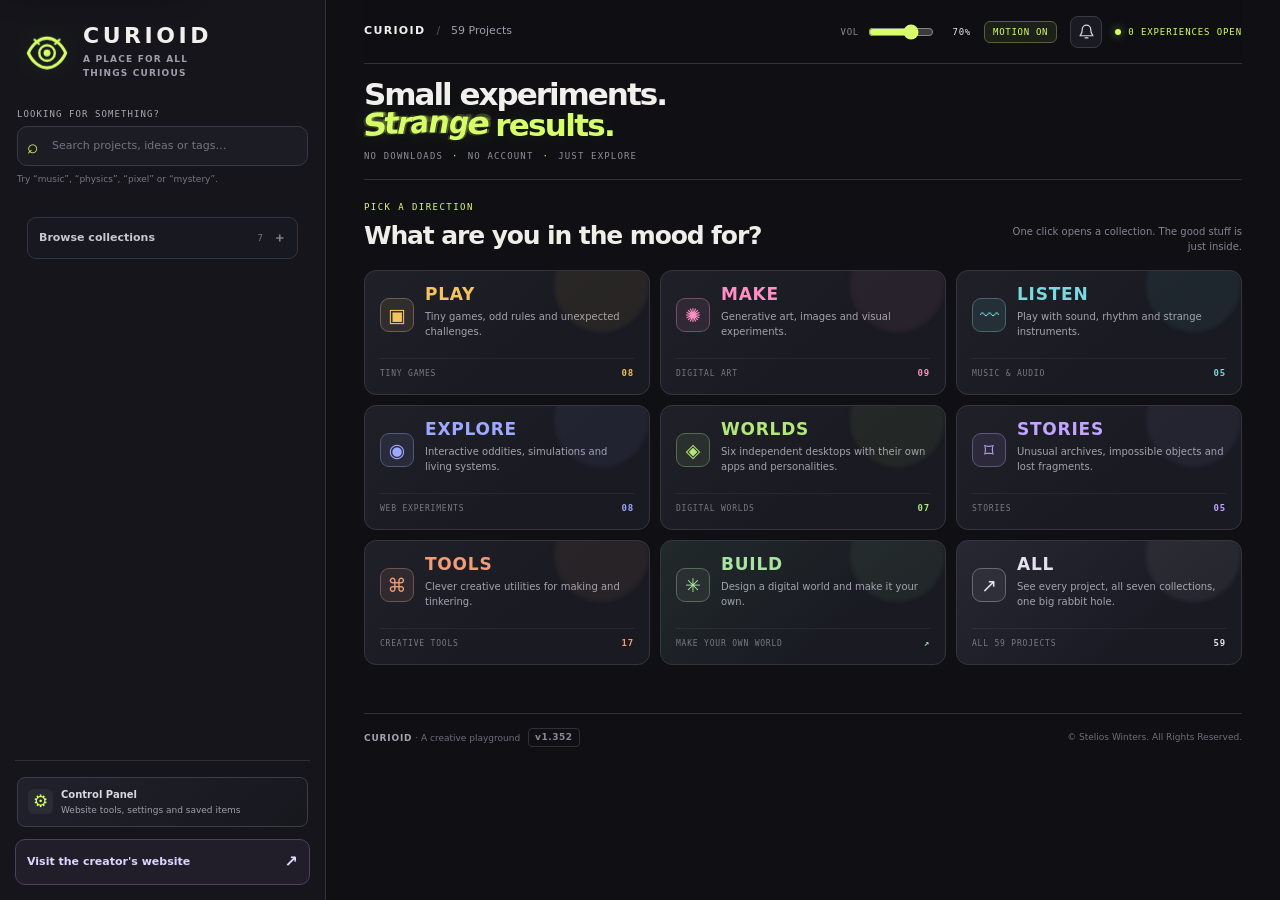
==== commit cbeb5ae7: "chore: refresh release integrity metadata" ====
--- a/index.html
+++ b/index.html
@@ -7,9 +7,9 @@
   <meta name="mobile-web-app-capable" content="yes">
   <meta name="apple-mobile-web-app-capable" content="yes">
   <link rel="manifest" href="manifest.webmanifest">
-  <link rel="preload" href="site-runtime-current.js?v=sha256-032c60a19e83822ff13d3a0b23e15584c3145759a766ea3a15e3249741a22fd9" as="script" integrity="sha384-Gi7dfRDl+1A5HXbFFa21UHbXd1d2NXAl6SDCUGcHlrUMxK3TF2L7+7Um9kTV7bAy" crossorigin="anonymous" fetchpriority="high">
+  <link rel="preload" href="site-runtime-current.js?v=sha256-5f14b65c8d85bb6de3ead902dca2e3324e816651ae35a8bd43a4c59070839815" as="script" integrity="sha384-Y/plSeFljUlxBhYBBjxnK3Ke7SWPdD7SGFfX+QomwDlzSIXMW8mDoCvsNkZE7ou3" crossorigin="anonymous" fetchpriority="high">
   <meta name="description" content="Browser games, music experiments, visual art, independent digital worlds and curious creative tools. No downloads or account needed.">
-  <meta name="curioid-release" content="v1.351">
+  <meta name="curioid-release" content="v1.352">
   <meta name="curioid-document" content="index.html">
   <meta name="curioid-project-count" content="59">
   <meta name="curioid-category-count" content="7">
@@ -1165,7 +1165,7 @@
       <p class="search-results-status" id="searchResultsStatus" aria-live="polite" hidden></p>
       <div class="search-empty" id="searchEmpty" hidden>No projects match that search. Try another word or tag.</div>
       <div class="category-stack" id="categorySections" aria-label="Project collections" hidden></div>
-      <footer class="site-footer"><span><strong>CURIOID</strong> · A creative playground <small class="site-version">v1.351</small></span><span class="site-footer-meta"><span>© Stelios Winters. All Rights Reserved.</span></span></footer>
+      <footer class="site-footer"><span><strong>CURIOID</strong> · A creative playground <small class="site-version">v1.352</small></span><span class="site-footer-meta"><span>© Stelios Winters. All Rights Reserved.</span></span></footer>
     </div>
   </main>
 
@@ -1267,6 +1267,6 @@
 
 
 
-  <script src="site-runtime-current.js?v=sha256-032c60a19e83822ff13d3a0b23e15584c3145759a766ea3a15e3249741a22fd9" defer integrity="sha384-SD0Zcy46xauJmyfFtfgmL1ESe8BebAbm9LDpjEgGSRmTwoMHZPscNFkCwjVPN8fI" crossorigin="anonymous" data-cfasync="false"></script>
+  <script src="site-runtime-current.js?v=sha256-5f14b65c8d85bb6de3ead902dca2e3324e816651ae35a8bd43a4c59070839815" defer integrity="sha384-Y/plSeFljUlxBhYBBjxnK3Ke7SWPdD7SGFfX+QomwDlzSIXMW8mDoCvsNkZE7ou3" crossorigin="anonymous" data-cfasync="false"></script>
 </body>
 </html>
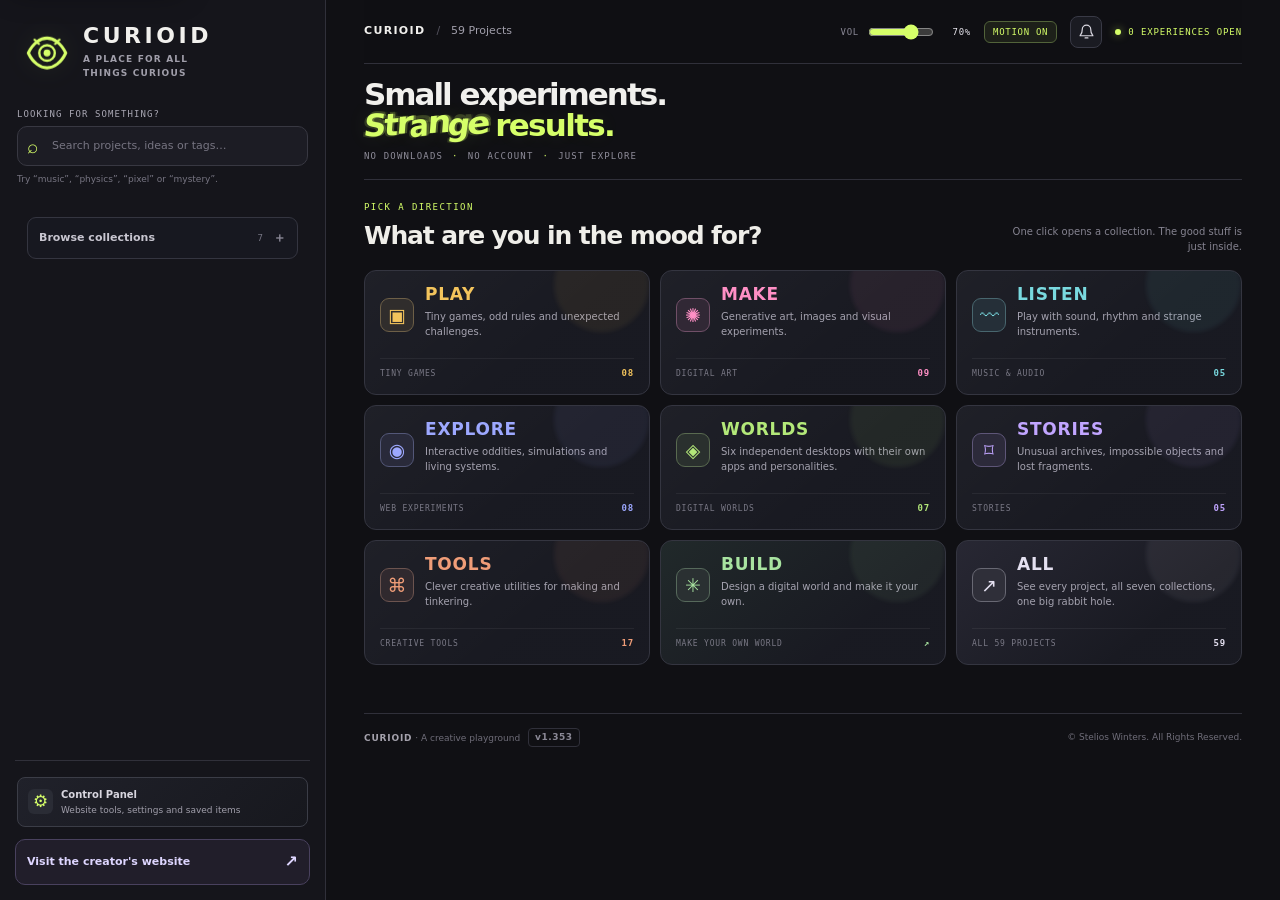
==== commit 4c530213: "chore: refresh release integrity metadata" ====
--- a/index.html
+++ b/index.html
@@ -7,9 +7,9 @@
   <meta name="mobile-web-app-capable" content="yes">
   <meta name="apple-mobile-web-app-capable" content="yes">
   <link rel="manifest" href="manifest.webmanifest">
-  <link rel="preload" href="site-runtime-current.js?v=sha256-5f14b65c8d85bb6de3ead902dca2e3324e816651ae35a8bd43a4c59070839815" as="script" integrity="sha384-Y/plSeFljUlxBhYBBjxnK3Ke7SWPdD7SGFfX+QomwDlzSIXMW8mDoCvsNkZE7ou3" crossorigin="anonymous" fetchpriority="high">
+  <link rel="preload" href="site-runtime-current.js?v=sha256-40296577c5134546de721ebc96d5102360c64b6f96be480650aa1ba6ba6b4500" as="script" integrity="sha384-xwCReq81utxLIctUnbrDwyOaVKGLAO/PN4YE6/mvUNevxUkpCMNIUIRyCWU/5rTr" crossorigin="anonymous" fetchpriority="high">
   <meta name="description" content="Browser games, music experiments, visual art, independent digital worlds and curious creative tools. No downloads or account needed.">
-  <meta name="curioid-release" content="v1.352">
+  <meta name="curioid-release" content="v1.353">
   <meta name="curioid-document" content="index.html">
   <meta name="curioid-project-count" content="59">
   <meta name="curioid-category-count" content="7">
@@ -1165,7 +1165,7 @@
       <p class="search-results-status" id="searchResultsStatus" aria-live="polite" hidden></p>
       <div class="search-empty" id="searchEmpty" hidden>No projects match that search. Try another word or tag.</div>
       <div class="category-stack" id="categorySections" aria-label="Project collections" hidden></div>
-      <footer class="site-footer"><span><strong>CURIOID</strong> · A creative playground <small class="site-version">v1.352</small></span><span class="site-footer-meta"><span>© Stelios Winters. All Rights Reserved.</span></span></footer>
+      <footer class="site-footer"><span><strong>CURIOID</strong> · A creative playground <small class="site-version">v1.353</small></span><span class="site-footer-meta"><span>© Stelios Winters. All Rights Reserved.</span></span></footer>
     </div>
   </main>
 
@@ -1267,6 +1267,6 @@
 
 
 
-  <script src="site-runtime-current.js?v=sha256-5f14b65c8d85bb6de3ead902dca2e3324e816651ae35a8bd43a4c59070839815" defer integrity="sha384-Y/plSeFljUlxBhYBBjxnK3Ke7SWPdD7SGFfX+QomwDlzSIXMW8mDoCvsNkZE7ou3" crossorigin="anonymous" data-cfasync="false"></script>
+  <script src="site-runtime-current.js?v=sha256-40296577c5134546de721ebc96d5102360c64b6f96be480650aa1ba6ba6b4500" defer integrity="sha384-xwCReq81utxLIctUnbrDwyOaVKGLAO/PN4YE6/mvUNevxUkpCMNIUIRyCWU/5rTr" crossorigin="anonymous" data-cfasync="false"></script>
 </body>
 </html>
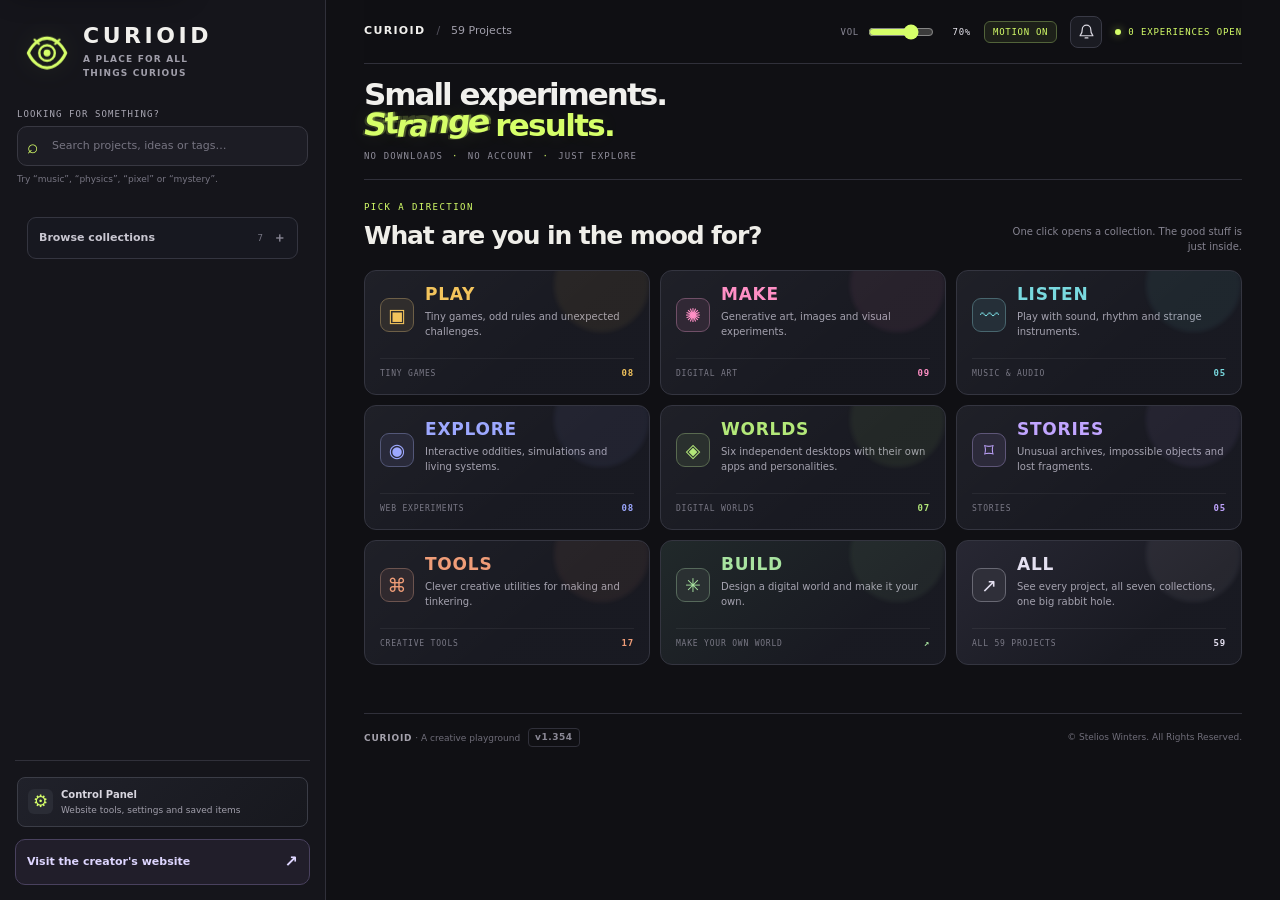
==== commit 37ed349b: "chore: refresh release integrity metadata" ====
--- a/index.html
+++ b/index.html
@@ -7,9 +7,9 @@
   <meta name="mobile-web-app-capable" content="yes">
   <meta name="apple-mobile-web-app-capable" content="yes">
   <link rel="manifest" href="manifest.webmanifest">
-  <link rel="preload" href="site-runtime-current.js?v=sha256-40296577c5134546de721ebc96d5102360c64b6f96be480650aa1ba6ba6b4500" as="script" integrity="sha384-xwCReq81utxLIctUnbrDwyOaVKGLAO/PN4YE6/mvUNevxUkpCMNIUIRyCWU/5rTr" crossorigin="anonymous" fetchpriority="high">
+  <link rel="preload" href="site-runtime-current.js?v=sha256-5a7da4078f921f9f599ee953b0a2fcc303646765e72eca0fd8d81024159e2a3a" as="script" integrity="sha384-06R2pvYoR2jIuuWkW6phXkqHfgyjOTd99qCTRzHoIGcXrcfqz3yxLNJrUYCEHhkt" crossorigin="anonymous" fetchpriority="high">
   <meta name="description" content="Browser games, music experiments, visual art, independent digital worlds and curious creative tools. No downloads or account needed.">
-  <meta name="curioid-release" content="v1.353">
+  <meta name="curioid-release" content="v1.354">
   <meta name="curioid-document" content="index.html">
   <meta name="curioid-project-count" content="59">
   <meta name="curioid-category-count" content="7">
@@ -1165,7 +1165,7 @@
       <p class="search-results-status" id="searchResultsStatus" aria-live="polite" hidden></p>
       <div class="search-empty" id="searchEmpty" hidden>No projects match that search. Try another word or tag.</div>
       <div class="category-stack" id="categorySections" aria-label="Project collections" hidden></div>
-      <footer class="site-footer"><span><strong>CURIOID</strong> · A creative playground <small class="site-version">v1.353</small></span><span class="site-footer-meta"><span>© Stelios Winters. All Rights Reserved.</span></span></footer>
+      <footer class="site-footer"><span><strong>CURIOID</strong> · A creative playground <small class="site-version">v1.354</small></span><span class="site-footer-meta"><span>© Stelios Winters. All Rights Reserved.</span></span></footer>
     </div>
   </main>
 
@@ -1267,6 +1267,6 @@
 
 
 
-  <script src="site-runtime-current.js?v=sha256-40296577c5134546de721ebc96d5102360c64b6f96be480650aa1ba6ba6b4500" defer integrity="sha384-xwCReq81utxLIctUnbrDwyOaVKGLAO/PN4YE6/mvUNevxUkpCMNIUIRyCWU/5rTr" crossorigin="anonymous" data-cfasync="false"></script>
+  <script src="site-runtime-current.js?v=sha256-5a7da4078f921f9f599ee953b0a2fcc303646765e72eca0fd8d81024159e2a3a" defer integrity="sha384-06R2pvYoR2jIuuWkW6phXkqHfgyjOTd99qCTRzHoIGcXrcfqz3yxLNJrUYCEHhkt" crossorigin="anonymous" data-cfasync="false"></script>
 </body>
 </html>
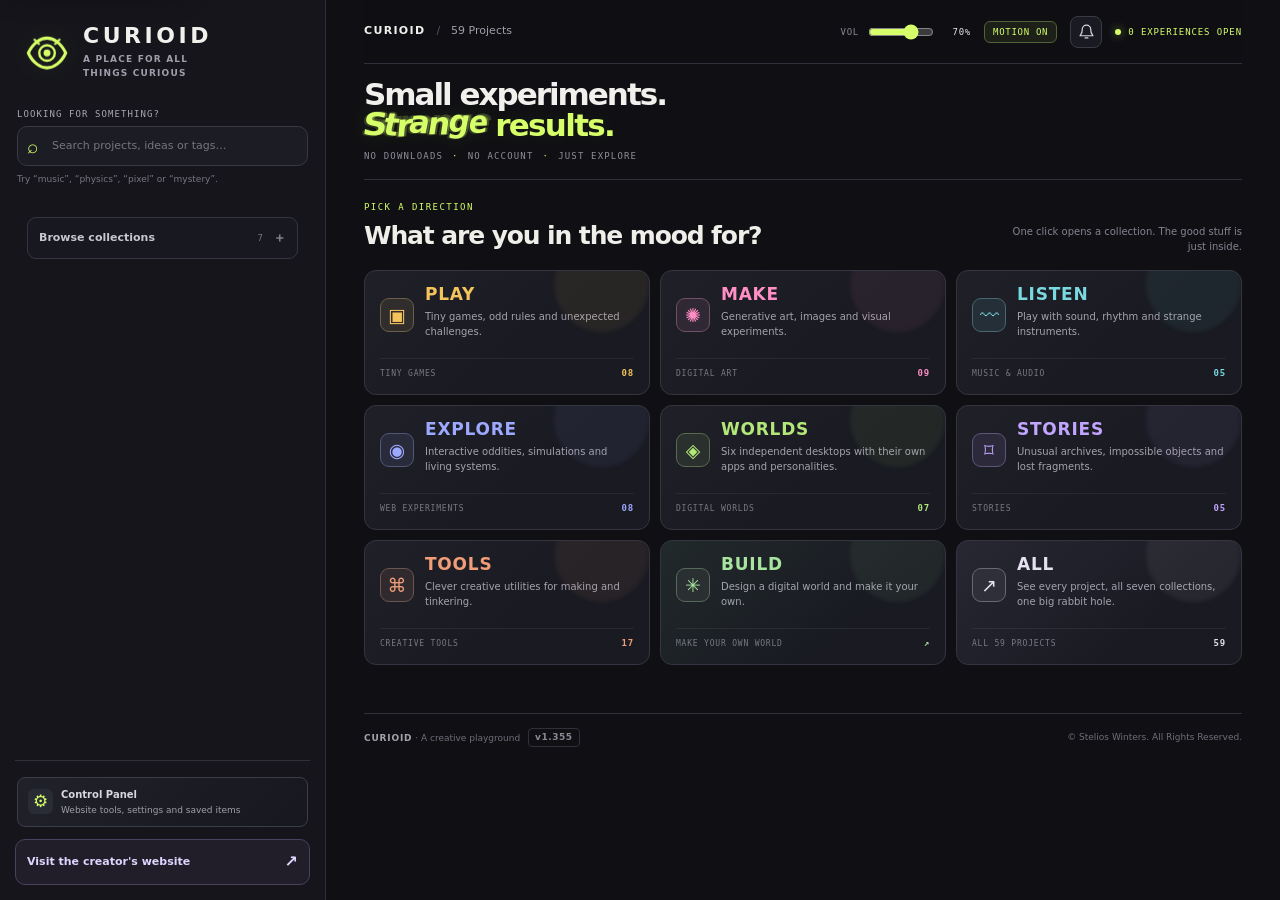
==== commit bd241132: "chore: refresh release integrity metadata" ====
--- a/index.html
+++ b/index.html
@@ -7,9 +7,9 @@
   <meta name="mobile-web-app-capable" content="yes">
   <meta name="apple-mobile-web-app-capable" content="yes">
   <link rel="manifest" href="manifest.webmanifest">
-  <link rel="preload" href="site-runtime-current.js?v=sha256-5a7da4078f921f9f599ee953b0a2fcc303646765e72eca0fd8d81024159e2a3a" as="script" integrity="sha384-06R2pvYoR2jIuuWkW6phXkqHfgyjOTd99qCTRzHoIGcXrcfqz3yxLNJrUYCEHhkt" crossorigin="anonymous" fetchpriority="high">
+  <link rel="preload" href="site-runtime-current.js?v=sha256-265cb890810d931936aea89c56a6981ad7e25f837a9c9242edc18bf3e6330508" as="script" integrity="sha384-gh4vanGXLwCW4ATYgtakMbWeBRJFTqqzU31DSjxC2ivfdpPsOn/PDrOWfjbCuI3l" crossorigin="anonymous" fetchpriority="high">
   <meta name="description" content="Browser games, music experiments, visual art, independent digital worlds and curious creative tools. No downloads or account needed.">
-  <meta name="curioid-release" content="v1.354">
+  <meta name="curioid-release" content="v1.355">
   <meta name="curioid-document" content="index.html">
   <meta name="curioid-project-count" content="59">
   <meta name="curioid-category-count" content="7">
@@ -1165,7 +1165,7 @@
       <p class="search-results-status" id="searchResultsStatus" aria-live="polite" hidden></p>
       <div class="search-empty" id="searchEmpty" hidden>No projects match that search. Try another word or tag.</div>
       <div class="category-stack" id="categorySections" aria-label="Project collections" hidden></div>
-      <footer class="site-footer"><span><strong>CURIOID</strong> · A creative playground <small class="site-version">v1.354</small></span><span class="site-footer-meta"><span>© Stelios Winters. All Rights Reserved.</span></span></footer>
+      <footer class="site-footer"><span><strong>CURIOID</strong> · A creative playground <small class="site-version">v1.355</small></span><span class="site-footer-meta"><span>© Stelios Winters. All Rights Reserved.</span></span></footer>
     </div>
   </main>
 
@@ -1267,6 +1267,6 @@
 
 
 
-  <script src="site-runtime-current.js?v=sha256-5a7da4078f921f9f599ee953b0a2fcc303646765e72eca0fd8d81024159e2a3a" defer integrity="sha384-06R2pvYoR2jIuuWkW6phXkqHfgyjOTd99qCTRzHoIGcXrcfqz3yxLNJrUYCEHhkt" crossorigin="anonymous" data-cfasync="false"></script>
+  <script src="site-runtime-current.js?v=sha256-265cb890810d931936aea89c56a6981ad7e25f837a9c9242edc18bf3e6330508" defer integrity="sha384-gh4vanGXLwCW4ATYgtakMbWeBRJFTqqzU31DSjxC2ivfdpPsOn/PDrOWfjbCuI3l" crossorigin="anonymous" data-cfasync="false"></script>
 </body>
 </html>
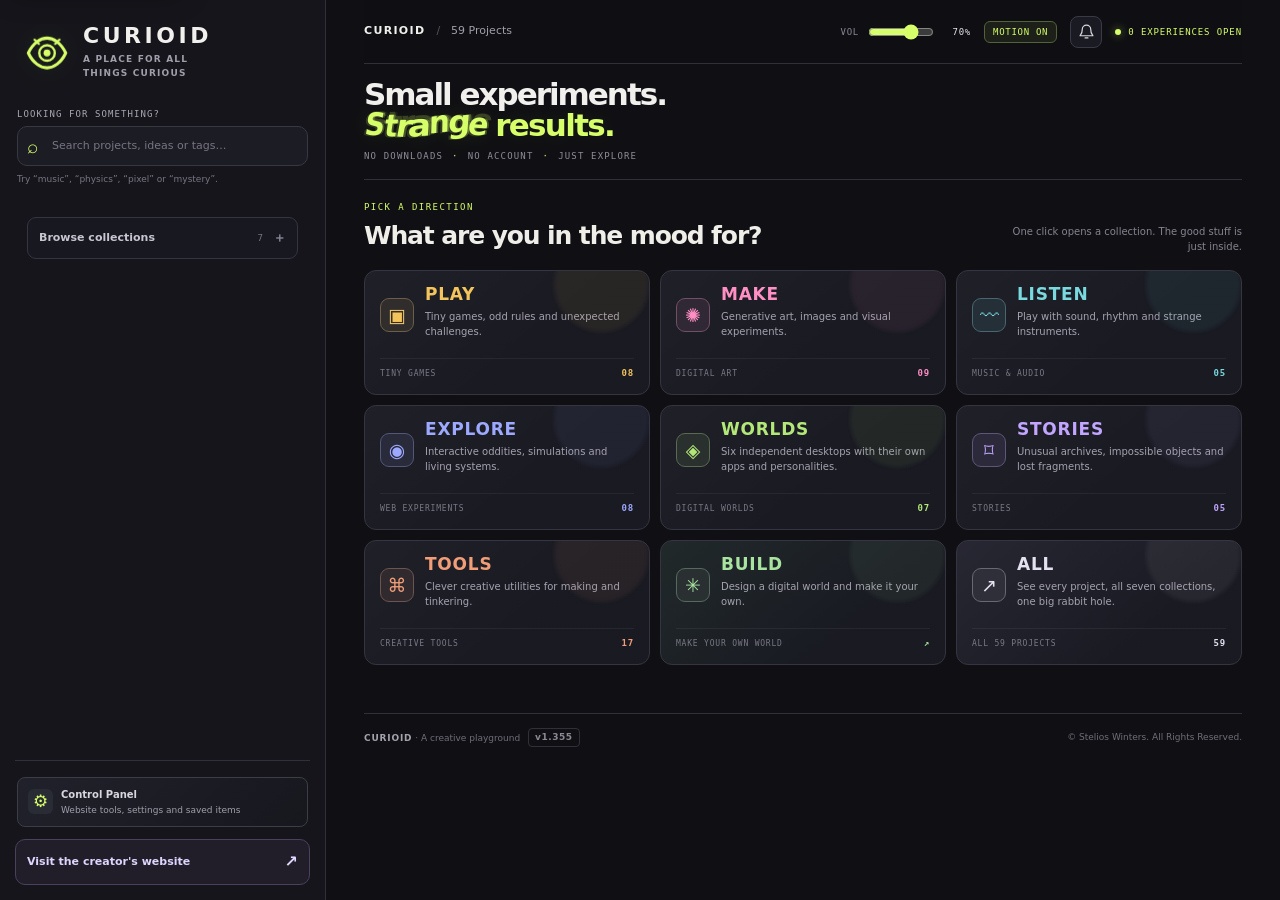
==== commit ae2ca85a: "Improve mobile rendering and category card wrapping" ====
--- a/index.html
+++ b/index.html
@@ -322,6 +322,11 @@
     .discovery-description { grid-column:2; align-self:start; max-width:280px; color:#a4a2af; font:10px/1.5 system-ui,sans-serif; }
     .discovery-meta { grid-column:1 / -1; display:flex; align-items:center; justify-content:space-between; gap:10px; margin-top:8px; padding-top:9px; border-top:1px solid rgba(255,255,255,.06); color:#797885; font:8px ui-monospace,SFMono-Regular,Menlo,monospace; letter-spacing:.1em; }
     .discovery-meta b { color:var(--browse-accent); font:700 9px ui-monospace,SFMono-Regular,Menlo,monospace; }
+    /* Keep short discovery cards readable when the grid narrows or browser zoom increases. */
+    .discovery-title,.discovery-description,.discovery-meta { min-width:0; max-width:100%; overflow-wrap:anywhere; }
+    .discovery-meta { flex-wrap:wrap; }
+    .discovery-meta>* { min-width:0; overflow-wrap:anywhere; }
+    .nav-label { min-width:0; overflow-wrap:anywhere; }
     .discovery-card[data-tone="play"] { --browse-accent:#f3c45c; }
     .discovery-card[data-tone="make"] { --browse-accent:#ff8fc5; }
     .discovery-card[data-tone="listen"] { --browse-accent:#79d9df; }
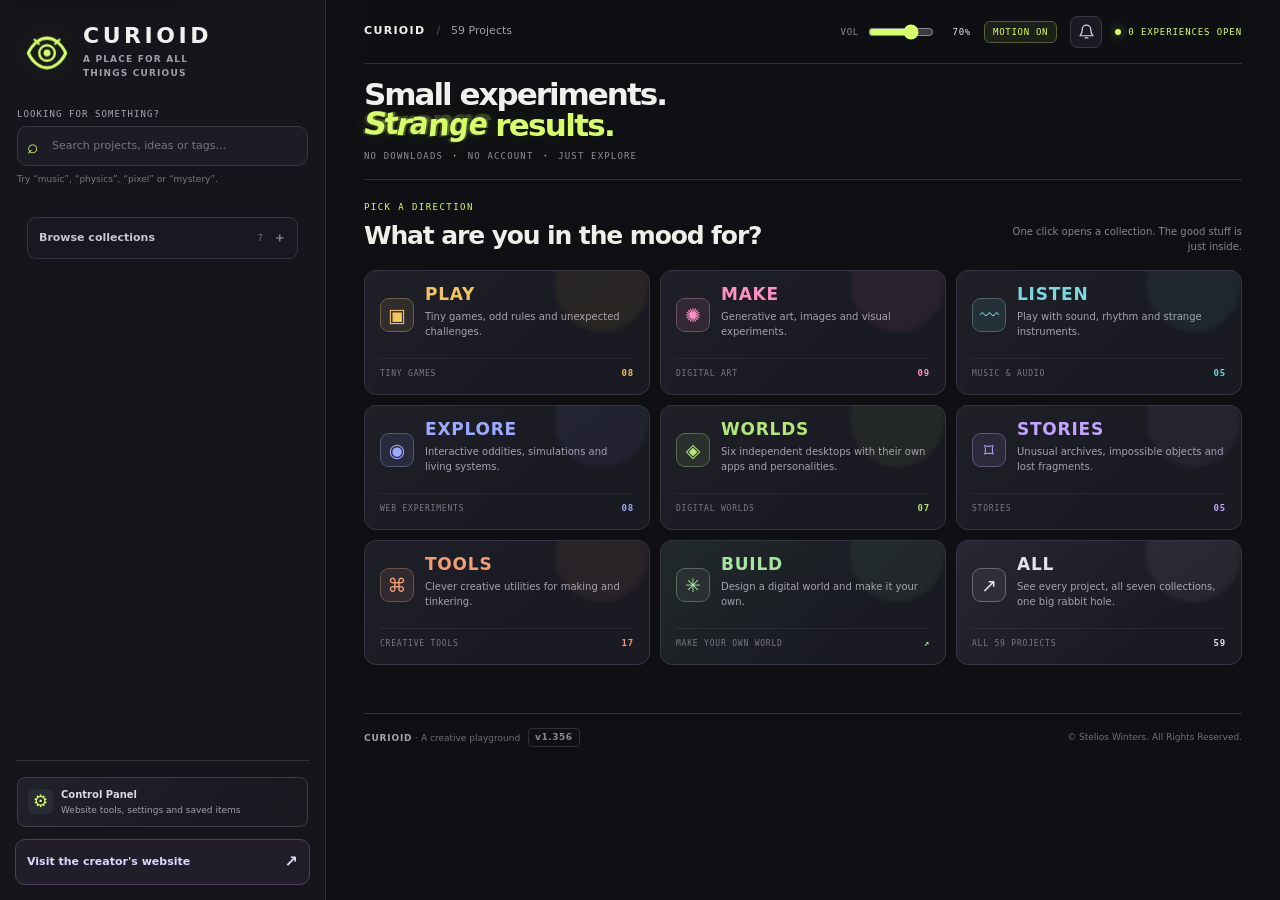
==== commit 0cb95b3a: "Set v1.356 footer as the sole release source" ====
--- a/index.html
+++ b/index.html
@@ -322,11 +322,6 @@
     .discovery-description { grid-column:2; align-self:start; max-width:280px; color:#a4a2af; font:10px/1.5 system-ui,sans-serif; }
     .discovery-meta { grid-column:1 / -1; display:flex; align-items:center; justify-content:space-between; gap:10px; margin-top:8px; padding-top:9px; border-top:1px solid rgba(255,255,255,.06); color:#797885; font:8px ui-monospace,SFMono-Regular,Menlo,monospace; letter-spacing:.1em; }
     .discovery-meta b { color:var(--browse-accent); font:700 9px ui-monospace,SFMono-Regular,Menlo,monospace; }
-    /* Keep short discovery cards readable when the grid narrows or browser zoom increases. */
-    .discovery-title,.discovery-description,.discovery-meta { min-width:0; max-width:100%; overflow-wrap:anywhere; }
-    .discovery-meta { flex-wrap:wrap; }
-    .discovery-meta>* { min-width:0; overflow-wrap:anywhere; }
-    .nav-label { min-width:0; overflow-wrap:anywhere; }
     .discovery-card[data-tone="play"] { --browse-accent:#f3c45c; }
     .discovery-card[data-tone="make"] { --browse-accent:#ff8fc5; }
     .discovery-card[data-tone="listen"] { --browse-accent:#79d9df; }
@@ -1170,7 +1165,7 @@
       <p class="search-results-status" id="searchResultsStatus" aria-live="polite" hidden></p>
       <div class="search-empty" id="searchEmpty" hidden>No projects match that search. Try another word or tag.</div>
       <div class="category-stack" id="categorySections" aria-label="Project collections" hidden></div>
-      <footer class="site-footer"><span><strong>CURIOID</strong> · A creative playground <small class="site-version">v1.355</small></span><span class="site-footer-meta"><span>© Stelios Winters. All Rights Reserved.</span></span></footer>
+      <footer class="site-footer"><span><strong>CURIOID</strong> · A creative playground <small class="site-version">v1.356</small></span><span class="site-footer-meta"><span>© Stelios Winters. All Rights Reserved.</span></span></footer>
     </div>
   </main>
 
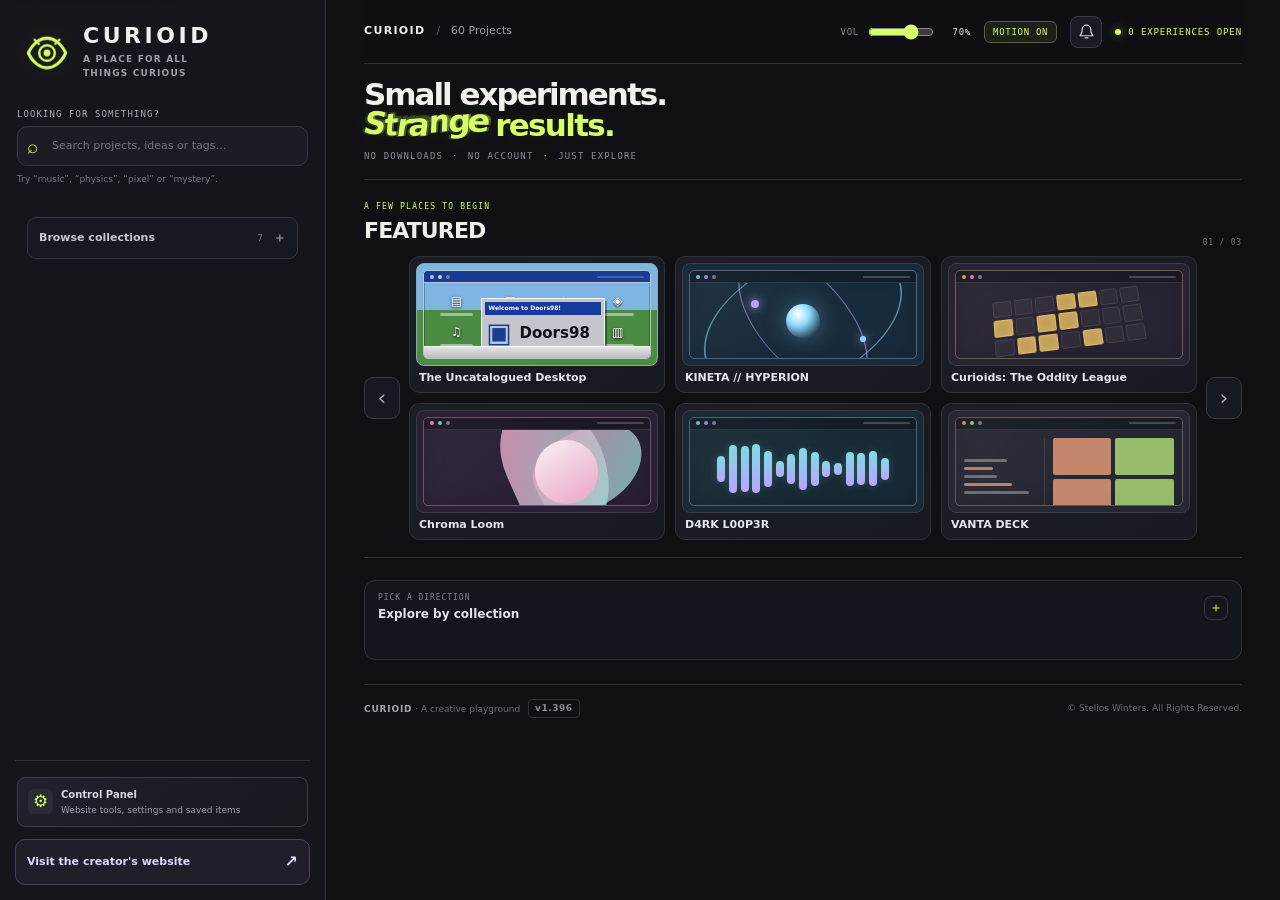
==== commit 78a3c53d: "Add files via upload" ====
--- a/index.html
+++ b/index.html
@@ -7,19 +7,19 @@
   <meta name="mobile-web-app-capable" content="yes">
   <meta name="apple-mobile-web-app-capable" content="yes">
   <link rel="manifest" href="manifest.webmanifest">
-  <link rel="preload" href="site-runtime-current.js?v=sha256-265cb890810d931936aea89c56a6981ad7e25f837a9c9242edc18bf3e6330508" as="script" integrity="sha384-gh4vanGXLwCW4ATYgtakMbWeBRJFTqqzU31DSjxC2ivfdpPsOn/PDrOWfjbCuI3l" crossorigin="anonymous" fetchpriority="high">
+  <link rel="preload" href="site-runtime-current.js?v=sha256-7023287a608f9f595cfa703f9ee69832b53362b045f0178e9a5b1f81f336a94a" as="script" integrity="sha384-JTrh9b58CzjX4u7AFb8oepJ3duS+6kF9KgF6DN7izF0arDjATvRlPq+zcqvF3mRJ" crossorigin="anonymous" fetchpriority="high">
   <meta name="description" content="Browser games, music experiments, visual art, independent digital worlds and curious creative tools. No downloads or account needed.">
-  <meta name="curioid-release" content="v1.355">
+  <meta name="curioid-release" content="v1.396">
   <meta name="curioid-document" content="index.html">
-  <meta name="curioid-project-count" content="59">
+  <meta name="curioid-project-count" content="60">
   <meta name="curioid-category-count" content="7">
-  <meta name="curioid-os-count" content="6">
+  <meta name="curioid-os-count" content="7">
   <meta name="robots" content="index,follow,max-image-preview:large">
   <meta name="author" content="Stelios Winters">
   <meta name="color-scheme" content="dark">
   <meta name="referrer" content="strict-origin-when-cross-origin">
   <!-- GitHub Pages cannot configure a Permissions-Policy response header. Sensitive features are denied on every untrusted iframe using its allow attribute. -->
-  <meta http-equiv="Content-Security-Policy" content="default-src 'self';script-src 'self' blob: 'sha256-aHI9x19kygkN7s1is/CayauZmM8YlaltoX1D1ChFN5M=' 'sha256-EYaU18cY35Vqri1gISVu7yLr2PBA7MLTrsrSeAp/KU4='; style-src 'self' 'unsafe-inline'; img-src 'self' data: blob:; font-src 'self'; media-src 'self' blob: data:; connect-src 'self' blob:; frame-src 'self' blob:; worker-src 'self' blob:; object-src 'none'; base-uri 'none'; form-action 'self'; upgrade-insecure-requests">
+  <meta http-equiv="Content-Security-Policy" content="default-src 'self';script-src 'self' blob: 'wasm-unsafe-eval' 'sha256-aHI9x19kygkN7s1is/CayauZmM8YlaltoX1D1ChFN5M='; style-src 'self' 'unsafe-inline'; img-src 'self' data: blob:; font-src 'self'; media-src 'self' blob: data:; connect-src 'self' blob:; frame-src 'self' blob:; worker-src 'self' blob:; object-src 'none'; base-uri 'none'; form-action 'self'; upgrade-insecure-requests">
   <script data-cfasync="false" id="curioid-frame-guard">
 (() => {
   let blocked = false;
@@ -81,7 +81,7 @@
   <meta property="og:image" content="https://stelioswinters.com/curioid/social-preview.png">
   <meta property="og:image:width" content="1200">
   <meta property="og:image:height" content="630">
-  <meta property="og:image:alt" content="CURIOID eye logo alongside six independent desktop worlds and a personal world builder, with examples from the games, art, sound and creative tools collection.">
+  <meta property="og:image:alt" content="CURIOID eye logo alongside seven independent desktop worlds and a personal world builder, with examples from the games, art, sound and creative tools collection.">
   <meta name="twitter:image" content="https://stelioswinters.com/curioid/social-preview.png">
   <title>CURIOID</title>
   
@@ -304,7 +304,37 @@
     .strange-word span:nth-child(7) { transform: translateY(1px) rotate(-4deg) scaleX(1.08); }
     .hero-assurance { display:flex; flex-wrap:wrap; align-items:center; gap:9px; margin:11px 0 0; color:#8f8d9a; font:9px ui-monospace,SFMono-Regular,Menlo,monospace; letter-spacing:.13em; }
     .hero-assurance span { color:var(--acid); }
+    .featured-quickstart { padding:0 0 17px; }
+    .featured-quickstart-heading { display:flex; align-items:end; justify-content:space-between; gap:12px; margin:0 0 9px; }
+    .featured-quickstart-heading>div { min-width:0; }
+    .featured-quickstart-kicker { margin:0 0 3px; color:var(--acid); font:8px ui-monospace,SFMono-Regular,Menlo,monospace; letter-spacing:.15em; }
+    .featured-quickstart-heading h2 { margin:0; color:#efeee9; font-size:clamp(18px,2.1vw,22px); font-weight:820; letter-spacing:-.04em; }
+    .featured-quickstart-count { color:#777583; font:8px ui-monospace,SFMono-Regular,Menlo,monospace; letter-spacing:.1em; white-space:nowrap; }
+    .featured-carousel { display:grid; grid-template-columns:36px minmax(0,1fr) 36px; align-items:stretch; gap:9px; }
+    .featured-carousel-arrow { align-self:center; display:grid; place-items:center; width:36px; height:42px; padding:0; border:1px solid #383943; border-radius:9px; background:#171820; color:#aaa8b5; font:22px/1 system-ui,sans-serif; cursor:pointer; transition:border-color .16s ease,color .16s ease,background .16s ease,transform .16s ease; }
+    .featured-carousel-arrow:hover { border-color:#687548; background:#20231c; color:var(--acid); }
+    .featured-carousel-arrow:focus-visible { outline:2px solid var(--acid); outline-offset:2px; }
+    .featured-carousel-arrow[hidden] { display:none !important; }
+    .featured-preview-grid { display:grid; grid-template-columns:repeat(3,minmax(0,1fr)); gap:10px; min-width:0; }
+    .featured-project-card { display:grid; grid-template-rows:auto auto; gap:5px; min-width:0; padding:6px; border:1px solid #30313b; border-radius:10px; background:linear-gradient(145deg,rgba(255,255,255,.025),rgba(255,255,255,.004)),#171820; color:#e9e7ef; text-align:left; cursor:pointer; transition:border-color .16s ease,background .16s ease,transform .16s ease,box-shadow .16s ease; }
+    .featured-project-card:hover,.featured-project-card:focus-visible { transform:translateY(-2px); border-color:#687548; background:#1b1e19; box-shadow:0 8px 22px rgba(0,0,0,.16); }
+    .featured-project-card:focus-visible { outline:2px solid var(--acid); outline-offset:3px; }
+    .featured-project-card .project-preview { aspect-ratio:16/6.8; }
+    .featured-project-title { display:-webkit-box; min-width:0; padding:0 3px 1px; overflow:hidden; color:#e7e5ed; font-size:11px; font-weight:720; line-height:1.25; text-overflow:ellipsis; white-space:normal; -webkit-box-orient:vertical; -webkit-line-clamp:2; }
+    .featured-divider { margin-top:1px; margin-bottom:13px; }
+    @media(prefers-reduced-motion:reduce) { .featured-project-card,.featured-carousel-arrow { transition:none !important; } .featured-project-card:hover,.featured-project-card:focus-visible { transform:none; } }
     .discovery-section { padding:0 0 24px; }
+    .discovery-disclosure { border:1px solid #30313a; border-radius:11px; background:#15161d; overflow:hidden; }
+    .discovery-disclosure-summary { display:flex; align-items:center; justify-content:space-between; gap:12px; min-height:54px; padding:9px 13px; cursor:pointer; list-style:none; }
+    .discovery-disclosure-summary::-webkit-details-marker { display:none; }
+    .discovery-disclosure-summary>span:first-child { display:grid; gap:3px; }
+    .discovery-disclosure-summary small { color:#858390; font:8px ui-monospace,SFMono-Regular,Menlo,monospace; letter-spacing:.12em; }
+    .discovery-disclosure-summary strong { color:#e4e2eb; font-size:12px; font-weight:700; }
+    .discovery-disclosure-mark { display:grid; place-items:center; flex:0 0 24px; width:24px; height:24px; border:1px solid #3a3b45; border-radius:7px; color:var(--acid); font-size:14px; }
+    .discovery-disclosure[open] .discovery-disclosure-mark { transform:rotate(45deg); }
+    .discovery-disclosure .discovery-grid { padding:0 12px 12px; }
+    .discovery-disclosure:not([open]) .discovery-grid { display:none; }
+    .discovery-disclosure[hidden] { display:none; }
     .discovery-section[hidden] { display:none; }
     .discovery-heading { display:flex; align-items:end; justify-content:space-between; gap:18px; margin:0 0 15px; }
     .discovery-heading>div { min-width:0; }
@@ -367,8 +397,10 @@
     .room-list-divider[hidden] { display:none; }
     .room-window.open .room-tags,.room-window.curioid-fullscreen-window .room-tags { display:none; }
     @media(max-width:860px) { .discovery-grid { grid-template-columns:repeat(2,minmax(0,1fr)); } }
-    @media(max-width:560px) { .hero-assurance { font-size:8px; } .discovery-heading { align-items:flex-start; flex-direction:column; gap:6px; } .discovery-heading>p { max-width:none; text-align:left; } .discovery-grid { gap:8px; } .discovery-card { min-height:125px; padding:12px; grid-template-columns:29px minmax(0,1fr); gap:5px 8px; } .discovery-glyph { width:29px; height:29px; } .discovery-title { font-size:15px; } .room-tags { padding-left:12px; } }
-    @media(max-width:360px) { .discovery-grid { grid-template-columns:1fr; } .discovery-card { min-height:112px; } }
+    @media(max-width:760px) { .featured-preview-grid { grid-template-columns:repeat(2,minmax(0,1fr)); } .featured-carousel { grid-template-columns:32px minmax(0,1fr) 32px; gap:7px; } .featured-carousel-arrow { width:32px; height:40px; } }
+    @media(max-width:560px) { .hero-assurance { font-size:8px; } .featured-preview-grid { grid-template-columns:repeat(2,minmax(0,1fr)); gap:7px; } .featured-carousel { grid-template-columns:30px minmax(0,1fr) 30px; gap:5px; } .featured-carousel-arrow { width:30px; height:38px; } .featured-project-card { padding:5px; } .featured-project-title { font-size:10px; } .discovery-grid { gap:8px; } .discovery-card { min-height:125px; padding:12px; grid-template-columns:29px minmax(0,1fr); gap:5px 8px; } .discovery-glyph { width:29px; height:29px; } .discovery-title { font-size:15px; } .room-card-content { grid-template-columns:minmax(0,1fr) minmax(104px,34%); gap:7px; padding:6px 6px 0; } .room-card-content .room-card-head { grid-template-columns:minmax(0,1fr) 31px 31px; gap:3px; } .room-card-content .room-favorite,.room-card-content .room-share { width:30px; height:30px; margin:0; } .room-card-content .room-heading { gap:6px; padding:8px 5px; } .room-card-content .room-icon { width:27px; height:27px; flex-basis:27px; } .room-card-content .room-name { font-size:11px; } .room-card-content .room-description { max-width:100%; font-size:9px; } .room-card-content .room-tags { padding-left:12px; } .project-preview-window { inset:4px; } }
+    @media(max-width:380px) { .room-card-content { grid-template-columns:minmax(0,1fr) 94px; gap:5px; } .room-card-content .room-card-head { grid-template-columns:minmax(0,1fr) 28px 28px; gap:2px; } .room-card-content .room-favorite,.room-card-content .room-share { width:27px; height:27px; } .room-card-content .room-icon { display:none; } .room-card-content .room-heading { padding-left:4px; } }
+    @media(max-width:380px) { .discovery-grid { grid-template-columns:1fr; } .featured-carousel { grid-template-columns:32px minmax(0,1fr) 32px; gap:5px; } .featured-carousel-arrow { width:32px; height:40px; } .featured-preview-grid { grid-template-columns:repeat(2,minmax(0,1fr)); gap:6px; } .featured-project-title { font-size:9px; } .discovery-card { min-height:112px; } }
 
     /* Stage 5: the universe is a discovery layer, never another desktop. */
     .room-related-link:focus-visible { outline: 2px solid var(--acid); outline-offset: 2px; }
@@ -445,6 +477,86 @@
 
     /* Click-to-expand project windows */
     .room-list { display: grid; gap: 9px; }
+    .room-card-content { display:grid; grid-template-columns:minmax(0,1fr) minmax(190px,29%); align-items:center; gap:14px; min-width:0; padding:8px 10px 0; }
+    .room-card-details { min-width:0; }
+    .room-card-content .room-tags { padding-bottom:10px; }
+    .room-preview-button { display:block; min-width:0; width:100%; padding:0; border:0; border-radius:9px; background:transparent; cursor:pointer; }
+    .room-preview-button:hover .project-preview { border-color:#687548; box-shadow:0 0 0 1px rgba(214,255,105,.09),0 7px 20px rgba(0,0,0,.22); }
+    .room-preview-button:focus-visible { outline:2px solid var(--acid); outline-offset:4px; }
+    .room-window.open .room-card-content { grid-template-columns:minmax(0,1fr); }
+    .room-window.open .room-preview-button { display:none; }
+    .project-preview { --preview-accent:#d6ff69; --preview-secondary:#85e6da; --preview-background:#17221f; position:relative; display:block; width:100%; aspect-ratio:16/8.6; min-width:0; overflow:hidden; border:1px solid #3a3d45; border-radius:8px; background:var(--preview-background); isolation:isolate; }
+    .project-preview[data-preview-category="operating-systems"] { --preview-accent:#b9e879; --preview-secondary:#7fd5cf; --preview-background:#203c39; }
+    .project-preview[data-preview-category="strange-archives"] { --preview-accent:#c1a5ff; --preview-secondary:#edb8a2; --preview-background:#292437; }
+    .project-preview[data-preview-category="web-experiments"] { --preview-accent:#8fdbff; --preview-secondary:#b9a2ff; --preview-background:#182b3c; }
+    .project-preview[data-preview-category="tiny-games"] { --preview-accent:#f3c45c; --preview-secondary:#ff8fc5; --preview-background:#282332; }
+    .project-preview[data-preview-category="digital-art"] { --preview-accent:#ff9bc7; --preview-secondary:#85e6da; --preview-background:#2a2035; }
+    .project-preview[data-preview-category="sound-motion"] { --preview-accent:#80dce1; --preview-secondary:#b9a5ff; --preview-background:#182a36; }
+    .project-preview[data-preview-category="creative-tools"] { --preview-accent:#f0a27d; --preview-secondary:#b8e77e; --preview-background:#252832; }
+    .project-preview-window { position:absolute; inset:6px; overflow:hidden; border:1px solid color-mix(in srgb,var(--preview-accent) 25%,#3b3d47); border-radius:5px; background:linear-gradient(135deg,rgba(255,255,255,.045),transparent 58%),var(--preview-background); box-shadow:inset 0 0 22px rgba(0,0,0,.18); }
+    .project-preview-chrome { position:relative; z-index:2; display:flex; align-items:center; gap:4px; height:12px; padding:0 6px; border-bottom:1px solid rgba(255,255,255,.1); background:rgba(7,9,14,.32); }
+    .preview-chrome-dot { width:4px; height:4px; flex:0 0 4px; border-radius:50%; background:var(--preview-accent); opacity:.82; }
+    .preview-chrome-dot:nth-child(2) { background:var(--preview-secondary); }
+    .preview-chrome-dot:nth-child(3) { background:#918b9e; }
+    .preview-chrome-line { width:22%; height:2px; margin-left:auto; border-radius:2px; background:rgba(255,255,255,.2); }
+    .project-preview-screen { position:absolute; inset:12px 0 0; overflow:hidden; }
+    .preview-motif { position:absolute; inset:0; overflow:hidden; }
+    .preview-desktop-grid { position:absolute; inset:9px 9px 12px; display:grid; grid-template-columns:repeat(4,minmax(0,1fr)); grid-template-rows:repeat(2,minmax(0,1fr)); gap:7px; }
+    .preview-desktop-icon { display:grid; align-content:start; justify-items:center; gap:3px; min-width:0; color:var(--preview-secondary); font-size:clamp(9px,1.3vw,16px); text-shadow:0 1px 3px #000; }
+    .preview-desktop-icon i { display:block; width:72%; height:3px; border-radius:3px; background:rgba(255,255,255,.45); }
+    .preview-taskbar { position:absolute; right:0; bottom:0; left:0; height:8px; border-top:1px solid rgba(255,255,255,.25); background:linear-gradient(90deg,#d9d9d9,#999da4); }
+    .preview-archive-grid { position:absolute; inset:10px 10px 8px; display:grid; grid-template-columns:repeat(3,minmax(0,1fr)); gap:6px; align-items:center; }
+    .preview-archive-card { position:relative; height:72%; border:1px solid color-mix(in srgb,var(--preview-accent) 35%,transparent); border-radius:3px; background:linear-gradient(145deg,rgba(255,255,255,.12),rgba(0,0,0,.1)); }
+    .preview-archive-card::before,.preview-archive-card::after { content:""; position:absolute; left:15%; width:70%; height:3px; border-radius:2px; background:var(--preview-accent); opacity:.7; }
+    .preview-archive-card::before { top:22%; }
+    .preview-archive-card::after { top:39%; width:48%; background:rgba(255,255,255,.5); }
+    .preview-orbit { position:absolute; inset:0; display:grid; place-items:center; }
+    .preview-orbit::before,.preview-orbit::after { content:""; position:absolute; width:54%; aspect-ratio:1; border:1px solid color-mix(in srgb,var(--preview-accent) 55%,transparent); border-radius:50%; transform:rotate(-25deg) scaleX(1.7); }
+    .preview-orbit::after { width:38%; border-color:color-mix(in srgb,var(--preview-secondary) 55%,transparent); transform:rotate(48deg) scaleX(1.9); }
+    .preview-orbit-core { width:15%; aspect-ratio:1; border-radius:50%; background:radial-gradient(circle at 35% 30%,#fff,var(--preview-accent) 35%,color-mix(in srgb,var(--preview-accent) 20%,transparent) 75%); box-shadow:0 0 22px color-mix(in srgb,var(--preview-accent) 35%,transparent); }
+    .preview-orbit-node { position:absolute; width:8px; aspect-ratio:1; border-radius:50%; background:var(--preview-secondary); box-shadow:0 0 10px var(--preview-secondary); }
+    .preview-orbit-node:nth-child(2) { top:22%; left:27%; }
+    .preview-orbit-node:nth-child(3) { right:22%; bottom:22%; width:6px; background:var(--preview-accent); }
+    .preview-game-grid { position:absolute; inset:10px 17%; display:grid; grid-template-columns:repeat(7,minmax(0,1fr)); grid-template-rows:repeat(3,minmax(0,1fr)); gap:3px; transform:perspective(220px) rotateX(7deg); }
+    .preview-game-cell { border:1px solid rgba(255,255,255,.09); border-radius:2px; background:rgba(255,255,255,.045); }
+    .preview-game-cell.is-lit { background:color-mix(in srgb,var(--preview-accent) 76%,#302c43); border-color:color-mix(in srgb,var(--preview-accent) 70%,transparent); box-shadow:inset 0 0 7px rgba(255,255,255,.16); }
+    .preview-art-shape { position:absolute; display:block; width:48%; aspect-ratio:1; border-radius:46% 54% 60% 40%; background:linear-gradient(135deg,var(--preview-accent),var(--preview-secondary)); opacity:.82; filter:saturate(.88); }
+    .preview-art-shape:nth-child(1) { top:-15%; left:10%; transform:rotate(18deg) scale(.8,1.15); }
+    .preview-art-shape:nth-child(2) { right:3%; bottom:-23%; transform:rotate(-28deg) scale(1.05,.72); opacity:.74; }
+    .preview-art-shape:nth-child(3) { top:14%; right:23%; width:28%; border-radius:50%; background:linear-gradient(145deg,#fff,var(--preview-accent)); opacity:.85; }
+    .preview-wave { position:absolute; inset:16% 9% 12%; display:flex; align-items:center; justify-content:center; gap:2.1%; }
+    .preview-wave-bar { width:4.2%; height:var(--wave-height,40%); border-radius:5px; background:linear-gradient(180deg,var(--preview-accent),var(--preview-secondary)); box-shadow:0 0 8px color-mix(in srgb,var(--preview-accent) 22%,transparent); }
+    .preview-tool-layout { position:absolute; inset:8px; display:grid; grid-template-columns:1.35fr .85fr; gap:8px; }
+    .preview-tool-code { display:grid; align-content:center; gap:5px; padding-right:7px; border-right:1px solid rgba(255,255,255,.1); }
+    .preview-tool-code i { display:block; width:var(--code-width,75%); height:3px; border-radius:3px; background:rgba(255,255,255,.32); }
+    .preview-tool-code i:nth-child(2n) { background:var(--preview-accent); opacity:.72; }
+    .preview-tool-swatches { display:grid; grid-template-columns:repeat(2,1fr); align-content:center; gap:4px; }
+    .preview-tool-swatches i { display:block; aspect-ratio:1.6; border-radius:2px; background:var(--preview-accent); opacity:.78; }
+    .preview-tool-swatches i:nth-child(2n) { background:var(--preview-secondary); }
+    /* Seeded layout variants keep projects in the same family from looking identical. */
+    .project-preview[data-preview-variant="1"] .preview-desktop-grid { grid-template-columns:repeat(2,minmax(0,1fr)); grid-template-rows:repeat(4,minmax(0,1fr)); }
+    .project-preview[data-preview-variant="2"] .preview-desktop-grid { inset:7px 18px 12px 7px; grid-template-columns:repeat(3,minmax(0,1fr)); grid-template-rows:repeat(3,minmax(0,1fr)); }
+    .project-preview[data-preview-variant="1"] .preview-archive-grid { grid-template-columns:1.1fr 1.5fr .8fr; transform:rotate(-3deg); }
+    .project-preview[data-preview-variant="2"] .preview-archive-card:nth-child(2) { height:90%; transform:translateY(-5px); }
+    .project-preview[data-preview-variant="1"] .preview-orbit::before { transform:rotate(32deg) scaleX(1.25); }
+    .project-preview[data-preview-variant="2"] .preview-orbit::after { transform:rotate(-34deg) scaleX(1.35); }
+    .project-preview[data-preview-variant="1"] .preview-game-grid { transform:perspective(220px) rotateX(10deg) rotateZ(-7deg); }
+    .project-preview[data-preview-variant="2"] .preview-game-grid { inset:8px 11%; transform:perspective(220px) rotateX(5deg) rotateZ(5deg); }
+    .project-preview[data-preview-variant="1"] .preview-art-shape:nth-child(1) { left:35%; top:-20%; transform:rotate(-24deg) scale(.9,1.3); }
+    .project-preview[data-preview-variant="2"] .preview-art-shape:nth-child(2) { right:30%; bottom:-33%; transform:rotate(22deg) scale(1.15,.85); }
+    .project-preview[data-preview-variant="1"] .preview-tool-layout { grid-template-columns:.8fr 1.2fr; }
+    .project-preview[data-preview-variant="2"] .preview-tool-layout { grid-template-columns:1.6fr .6fr; }
+    .project-preview[data-preview-id="dead-interface"] { --preview-accent:#d9e3f2; --preview-secondary:#f6f0bf; --preview-background:#397f4c; border-color:#8ea7b8; background:linear-gradient(180deg,#7fb5e2 0 46%,#4b8c43 46% 100%); }
+    .project-preview[data-preview-id="dead-interface"] .project-preview-window { border-color:#b8c8d2; background:transparent; box-shadow:inset 0 0 0 1px rgba(0,0,0,.25); }
+    .project-preview[data-preview-id="dead-interface"] .project-preview-chrome { background:#163b91; border-bottom-color:#b7c8e2; }
+    .project-preview[data-preview-id="dead-interface"] .preview-desktop-icon { color:#fff; font-size:clamp(8px,1vw,12px); }
+    .project-preview[data-preview-id="dead-interface"] .preview-taskbar { z-index:3; height:12px; border-top:1px solid #fff; background:linear-gradient(#e5e5e5,#b9bbc2); }
+    .preview-doors98-dialog { position:absolute; z-index:2; top:20%; left:25%; display:grid; grid-template-columns:25% 1fr; grid-template-rows:auto 1fr auto; gap:3px 6px; width:55%; min-height:58%; padding:3px; border:1px solid #f4f4f4; background:#c5c6cc; box-shadow:2px 3px 0 rgba(0,0,0,.35); color:#101018; font:600 6px/1.1 system-ui,sans-serif; }
+    .preview-doors98-dialog-title { grid-column:1/-1; display:block; padding:3px 4px; background:#173b9a; color:#fff; font:600 6px/1.1 system-ui,sans-serif; }
+    .preview-doors98-door { display:grid; place-items:center; color:#183d92; font-size:clamp(16px,2.4vw,27px); }
+    .preview-doors98-copy { align-self:center; font-size:clamp(8px,1.3vw,15px); }
+    .preview-doors98-start { grid-column:1/-1; justify-self:center; padding:2px 10px; border:1px solid #686a72; background:#e2e2e2; }
+    .room-list { display: grid; gap: 9px; }
     .room-window { min-width: 0; overflow: hidden; border: 1px solid #33333d; border-radius: 12px; background: #17171d; transition: border-color .18s ease, background .18s ease; scroll-margin-top: 77px; }
     .room-window:not(.open) { content-visibility: auto; contain-intrinsic-size: auto 72px; }
     .room-window.open { border-color: #585a46; background: #18191a; }
@@ -666,6 +778,22 @@
     .personal-shortcuts-actions button:hover:not(:disabled) { border-color:#777b56; color:var(--acid); background:#23251d; }
     .personal-shortcuts-actions button:disabled { opacity:.35; cursor:not-allowed; }
     .personal-shortcuts-actions button:focus-visible,.personal-shortcuts-summary:focus-visible { outline:2px solid var(--acid); outline-offset:2px; }
+    .personal-shortcuts-memory{display:flex;align-items:flex-start;gap:9px;margin:0 0 12px;padding:9px 10px;border:1px solid #30313a;border-radius:7px;background:#171820;color:#c9c6d1;cursor:pointer}
+    .personal-shortcuts-memory input{flex:0 0 auto;width:15px;height:15px;margin:2px 0 0;accent-color:var(--acid)}
+    .personal-shortcuts-memory span{display:grid;gap:3px;min-width:0}
+    .personal-shortcuts-memory b{font-size:10px;font-weight:650}
+    .personal-shortcuts-memory small{color:#9694a1;font-size:9px;line-height:1.45}
+    .site-control-storage-warning{display:block;color:#a6a4af;font:9px/1.5 system-ui,sans-serif}
+    .site-control-storage-warning[data-state="warning"]{color:#e6cb84}
+    .site-control-storage-warning[data-state="critical"],.site-control-storage-warning[data-state="unknown"]{color:#f0a28f}
+    .site-control-backup-check{display:flex;align-items:center;justify-content:space-between;gap:12px;padding:10px;border:1px solid #353743;border-radius:7px;background:#171820}
+    .site-control-backup-check>div{min-width:0}
+    .site-control-backup-check b{color:#c6c4cf;font:700 9px ui-monospace,monospace;letter-spacing:.1em}
+    .site-control-backup-check p{margin:4px 0 0;color:#9694a1;font:9px/1.5 system-ui,sans-serif;overflow-wrap:anywhere}
+    .site-control-backup-check p[data-state="healthy"]{color:#9ed7a7}
+    .site-control-backup-check p[data-state="warning"],.site-control-backup-check p[data-state="error"]{color:#e6bd91}
+    .site-control-backup-check button{flex:0 0 auto}
+    @media(max-width:560px){.site-control-backup-check{align-items:stretch;flex-direction:column}.site-control-backup-check button{width:100%}}
     .personal-shortcuts-grid { display:grid; grid-template-columns:1fr; gap:13px; }
     .personal-shortcuts-grid section { min-width:0; }
     .personal-shortcuts-grid h2 { margin:0 0 7px; color:#c9c6d1; font-size:10px; text-transform:uppercase; letter-spacing:.1em; }
@@ -978,6 +1106,12 @@
   :where(button,[role="button"],input,select,textarea,output) { min-width:0; max-width:100%; }
   :where(img,svg,video,canvas,iframe) { max-width:100%; }
   :where(pre,pre code,table,.site-control-health-results) { max-width:100%; }
+  /* The notification panel is intentionally wider than its 32px bell wrapper. */
+  .topbar-notification-wrap > .site-notification-panel { width:min(360px,calc(100vw - 24px)); min-width:min(360px,calc(100vw - 24px)); max-width:calc(100vw - 24px); box-sizing:border-box; flex:0 0 auto; writing-mode:horizontal-tb; overflow-wrap:normal; word-break:normal; font-family:system-ui,sans-serif; line-height:1.45; }
+  .topbar-notification-wrap > .site-notification-panel > header { min-width:0; flex-wrap:nowrap; }
+  .topbar-notification-wrap > .site-notification-panel > header > div:first-child { flex:1 1 auto; min-width:0; }
+  .topbar-notification-wrap > .site-notification-panel > header > div:last-child { flex:0 0 auto; min-width:max-content; }
+  .topbar-notification-wrap > .site-notification-panel > header button { flex:0 0 auto; white-space:nowrap; }
   @media (max-width:760px) {
     .topbar { flex-wrap:wrap; height:auto; min-height:56px; }
     .topbar-right { min-width:0; max-width:100%; flex-wrap:wrap; white-space:normal; }
@@ -1026,6 +1160,45 @@
   }
 </style>
 
+
+<!-- CURIOID v1.385 content-fit and responsive text care -->
+<style id="curioid-content-fit-v1-385">
+/* CURIOID v1.385 cross-page content-fit safeguards. These rules preserve nodes and
+   content; code/data surfaces keep their own horizontal scrolling where needed. */
+:where(html,body,main,header,footer,section,article,aside,nav,form,fieldset,dialog,div,ul,ol,li,dl,dt,dd,figure,figcaption,table,thead,tbody,tfoot,tr,th,td){min-width:0;}
+:where(h1,h2,h3,h4,h5,h6,p,li,label,legend,summary,figcaption,dt,dd,blockquote,a,output,.description,.help,.status,.message,.readout,.notice,.toast){overflow-wrap:anywhere;word-break:normal;}
+:where(button,[role="button"],input,select,textarea){box-sizing:border-box;min-width:0;max-width:100%;}
+:where(input:not([type="checkbox"]):not([type="radio"]):not([type="range"]):not([type="color"]),select,textarea){max-inline-size:100%;}
+:where(img,picture,video,iframe,svg){max-inline-size:100%;}
+:where(img,video){block-size:auto;}
+:where(pre,pre code,.code-editor,.code-output,.console-output,.log-output,.terminal-output,.source-editor,.monospace-output){max-inline-size:100%;overflow-x:auto;overflow-wrap:normal;white-space:pre;overscroll-behavior-inline:contain;}
+:where(table){max-inline-size:100%;}
+:where(.room-window .room-mount,.room-window .room-body,.room-window .room-content,.room-window .room-header,.room-window .room-footer){min-width:0;max-width:100%;}
+:where(.room-window .room-mount,.room-window .room-body) :where(.toolbar,.tool-row,.tool-bar,.actions,.action-row,.button-row,.control-row,.form-actions,.tabs,.tab-list,[role="tablist"]){min-width:0;max-width:100%;flex-wrap:wrap;}
+:where(.room-window .room-mount,.room-window .room-body) :where(.toolbar,.tool-row,.tool-bar,.actions,.action-row,.button-row,.control-row,.form-actions) :where(button,a,input,select){min-width:0;max-width:100%;}
+:where(.room-window .room-mount,.room-window .room-body) :where(.grid,.form-grid,.card-grid,.panel-grid,.workspace-grid,.editor-grid,.split-layout,.column-layout){min-width:0;max-width:100%;}
+:where(.room-window .room-mount,.room-window .room-body) :where(input[type="file"],input[type="text"],input[type="search"],input[type="email"],input[type="url"],input[type="number"],select,textarea){box-sizing:border-box;min-width:0;max-width:100%;}
+@media(max-width:760px){
+  :where(.room-window.open .room-body,.room-window.open .room-mount){min-width:0;max-width:100%;}
+  :where(.room-window.open .room-mount,.room-window.open .room-body) :where(.toolbar,.tool-row,.tool-bar,.actions,.action-row,.button-row,.control-row,.form-actions,.tabs,.tab-list,[role="tablist"]){flex-wrap:wrap;}
+  :where(.room-window.open .room-mount,.room-window.open .room-body) table{display:block;max-width:100%;overflow-x:auto;}
+  :where(.room-window.open .room-mount,.room-window.open .room-body) :where(button,a,input,select,textarea){max-width:100%;}
+}
+
+</style>
+
+<style id="curioid-v1396-content-fit">
+  /* Content-fit safeguards: preserve every control and section; prevent intrinsic
+     flex/grid widths and long tokens from pushing the viewport or clipping text. */
+  :where(.main,.sidebar,.site-control-panel,.site-control-health,.site-control-storage,.site-control-tool-section,.site-control-personal,.site-control-preferences,.site-control-about,.discovery-grid,.discovery-card,.featured-grid,.featured-preview-grid,.room-window,.room-header,.room-body,.room-mount){min-width:0;box-sizing:border-box;}
+  :where(.main,.sidebar,.site-control-panel,.site-control-health,.site-control-storage,.site-control-tool-section,.site-control-personal,.site-control-preferences,.site-control-about,.discovery-card,.room-window,.room-body,.room-mount) :where(h1,h2,h3,h4,p,li,label,legend,small,span,strong,b,output,code,kbd,summary,a,button,dt,dd,figcaption,blockquote){min-width:0;overflow-wrap:anywhere;word-break:normal;}
+  :where(.site-control-panel,.site-control-health,.site-control-storage,.site-control-tool-section,.site-control-personal,.site-control-preferences,.site-control-about,.site-control-health-results-scroll,.site-control-health-results,.site-control-health-results li,.site-control-health-results li>span){max-width:100%;box-sizing:border-box;}
+  :where(.site-control-health-actions,.site-control-storage-actions,.site-control-preference-actions,.site-control-tool-section .site-control-actions,.sidebar-tools){min-width:0;max-width:100%;flex-wrap:wrap;}
+  :where(.site-control-panel,dialog,[role="dialog"]){max-inline-size:min(calc(100vw - 16px),100%);max-block-size:calc(100dvh - 16px);box-sizing:border-box;}
+  :where(.room-window,.room-body,.room-mount,.site-control-panel) :where(input,select,textarea,button){max-inline-size:100%;box-sizing:border-box;}
+  :where(.main,.site-control-panel,.room-window,.room-body) :where(img,svg,video,canvas,iframe){max-inline-size:100%;}
+  @media(max-width:560px){:where(.site-control-health-actions,.site-control-storage-actions,.site-control-preference-actions){align-items:stretch;}}
+</style>
 </head>
 <body>
   <noscript><div class="noscript-notice">CURIOID needs JavaScript enabled to open its interactive projects. No account or remote AI service is required.</div></noscript>
@@ -1101,7 +1274,7 @@
   <main class="main" id="top">
     <header class="topbar">
       <button class="menu-toggle" id="menuToggle" type="button" aria-label="Open project menu" aria-expanded="false" aria-controls="sidebar">☰</button>
-      <div class="topbar-left"><span class="topbar-brand">CURIOID</span><span class="topbar-separator">/</span><span class="topbar-context" id="projectCount" aria-live="polite">59 Projects</span></div>
+      <div class="topbar-left"><span class="topbar-brand">CURIOID</span><span class="topbar-separator">/</span><span class="topbar-context" id="projectCount" aria-live="polite">60 Projects</span></div>
       <div class="topbar-right">
         <button class="egg-hunt-toggle" id="curioidEggHuntToggle" type="button" hidden data-enabled="false" aria-label="Turn Egg Hunt on" aria-pressed="false" title="Egg Hunt is paused · click to resume hidden eggs"><svg viewBox="0 0 24 24" aria-hidden="true"><path d="M12 2.8C8.7 2.8 6.1 8 6.1 13.2c0 4.7 2.4 7.3 5.9 7.3s5.9-2.6 5.9-7.3C17.9 8 15.3 2.8 12 2.8Z"/><path d="M9.5 10.5c.4-2.4 1.3-3.8 2.5-4.7M9.3 14.2c.8 1.2 1.8 1.5 2.7 1.3"/><path d="M7.4 7.3 4.8 6.1M16.6 7.3l2.6-1.2"/></svg><span class="egg-hunt-status-dot" aria-hidden="true"></span></button>
         <label class="global-volume-control" title="Master volume">VOL <input id="globalMasterVolume" type="range" min="0" max="100" value="70" aria-label="Master volume"><output id="globalMasterVolumeValue">70%</output></label>
@@ -1111,10 +1284,38 @@
           <header><div><b>Notifications</b><small>Updates when you choose to look</small></div><div><button type="button" data-notification-read-all>Mark read</button><button type="button" data-notification-clear>Clear</button></div></header>
           <div class="notification-tabs" role="tablist" aria-label="Notification sections">
             <button type="button" id="notificationActivityTab" role="tab" data-notification-tab="activity" aria-selected="true" aria-controls="notificationActivityView">Activity</button>
-            <button type="button" id="notificationUpdatesTab" role="tab" data-notification-tab="updates" aria-selected="false" aria-controls="notificationUpdatesView" tabindex="-1">New &amp; Updated <span>8</span></button>
+            <button type="button" id="notificationUpdatesTab" role="tab" data-notification-tab="updates" aria-selected="false" aria-controls="notificationUpdatesView" tabindex="-1">New &amp; Updated <span>12</span></button>
           </div>
           <div class="site-notification-list" id="notificationActivityView" role="tabpanel" aria-labelledby="notificationActivityTab" data-notification-list><p class="site-notification-empty">You're all caught up.</p></div>
           <div class="site-notification-updates" id="notificationUpdatesView" role="tabpanel" aria-labelledby="notificationUpdatesTab" hidden>
+            <article><small>v1.396 · NOV 28, 2026</small><h3>Whole-site Health Check, interaction evidence &amp; responsive content fit</h3><p>Expanded read-only diagnostics across all seven operating systems, project templates and standalone documents. Added per-control and select-option inventories, safe trusted-interaction observations, source-wiring hints, page and iframe overflow scans, privacy-aware layout reporting, and targeted content-fit safeguards. Corrected catalogue health metadata and strengthened release regression checks.</p></article>
+    <article><small>v1.395 · NOV 28, 2026</small><b>CURIOID + DREAMFORGER receive an adversarial reliability and accessibility hardening pass</b><p>Cross-tab project imports now claim their action state before asynchronous work, serialize by source artifact ID and re-read persisted state before duplicate and capacity checks. Exchange handoffs use a stable SHA-256 content fingerprint, a per-handoff lock and Exchange's delivery idempotency key; ambiguous timeouts retain the artifact for safe retry instead of deleting a possibly accepted handoff. Asset Library reference writes now perform verified compensating rollback when persistence or read-back fails. Its service-worker cache identity rotates with the host release to retire stale offline shells. DREAMFORGER detail and help dialogs expose accessible names without changing the existing layout. New adversarial tests cover duplicate submissions, concurrent sends, ambiguous Exchange outcomes, reference rollback and 100,000 window-state transitions. The audit also documents the trusted same-origin integration boundary and the browser/deployment checks that remain pending.</p></article>
+            <article><small>v1.394 · NOV 28, 2026</small><b>DREAMFORGER joins the Digital Worlds as the seventh independent operating system</b><p>DREAMFORGER is integrated as a first-party creative development OS above the Doors98-hosted Sandbox environment. Its native Kernel adapter exports only dreamforger/project, accepts the exact declared artifact types from the six existing OSes, imports DREAMFORGER projects as new copies with lineage, and stores foreign work as metadata-only Asset Library references. Registration is lifecycle-managed, refuses adapter conflicts, uses CURIOID's existing Kernel, Connect, App SDK, Exchange and Local Services, and requires explicit Exchange permission. The OS catalogue, reciprocal discovery links, public project count, embedded operating-system module and offline deployment checks are updated. The shared roadmap now consolidates security, storage, lifecycle, import/export, accessibility and performance work instead of repeating it per system. All source OSes retain their distinct tools and visual identities.</p></article>
+            <article><small>v1.393 · NOV 28, 2026</small><b>Doors98 Program Manager adds verified CURIOAPP rollback</b><p>Program Manager now offers a version-specific rollback to the newest unambiguous older CURIOAPP release retained in Key Return. It checks the full archived history, rejects ambiguous SemVer duplicates, and blocks rollback when exact-version dependencies or installed dependents would be broken. Before the paired C: transaction, both package records are revalidated, every resource is checked against its SHA-256 digest, the WebAssembly entry is recompiled and inspected, and any publisher signature is verified. The current version is retained intact in Key Return. Rollback does not execute package code or perform application data migrations.</p></article>
+            <article><small>v1.392 · NOV 28, 2026</small><b>Doors98 Virtual PC adds guided boot presets, guest keyboard controls and verified capture</b><p>Doors98 Virtual PC now offers five quick device-layout presets for Windows 9x floppy-first and CD-first installation, FreeDOS floppy boot, experimental 32-bit Linux live-CD boot and existing hard disks. It explicitly prioritizes the selected BIOS boot device for multi-device installation workflows. A guest Ctrl+Alt+Delete control and bounded PNG screenshot capture are available. Snapshot and screenshot requests now carry unique operation IDs, enforce deadlines and ignore late responses from expired or replaced operations. Pause, resume, reset and keyboard actions are locked while a save is in progress. Browser Vault status distinguishes a confirmed save from the persistence level reported by the Vault notice. These changes improve the optional v86 guest workflow; they do not prove native guest boot compatibility in every browser or add x86-64 support.</p></article>
+            <article><small>v1.390 · NOV 28, 2026</small><b>CURIOAPP adds offline signed repositories and a dependency-aware Program Manager browser</b><p>The portable application ecosystem now supports offline repository catalogs containing multiple CURIOAPP packages. New developer tools build repositories from validated packages, calculate dependency-first install order, verify package and resource hashes, and optionally sign the catalog with Ed25519. The verifier can require a separately supplied trusted key and refuses path traversal, symlinks, missing dependencies, cycles, modified package bytes and malformed package metadata. Doors98 Program Manager can load a local repository index, select its package files, inspect repository and publisher status, and enable one-at-a-time installation only after matching file digests, every embedded resource, the declared WebAssembly entry and exact dependencies have been verified. Repository-index trust and app-publisher trust remain independent. Package updates still retain the previous version in Key Return and protect exact-version dependents. This is a local offline repository workflow, not a remote network catalog or bulk installer, and CURIOAPP execution remains bounded WebAssembly rather than native Windows, Linux or macOS execution.</p></article>
+            <article><small>v1.389 · NOV 28, 2026</small><b>CURIOAPP v2 adds multi-file packages and exact-version app dependencies</b><p>Doors98 now accepts a second portable package format with up to 64 hashed files, one declared WebAssembly entry module, passive assets and exact semantic-version dependencies. Program Manager checks dependencies while holding the package installation lock, refuses ambiguous or damaged package registries, and prevents removal of packages required by installed apps. Universal File Desk shows the package resource map and rechecks active installation state, exact dependencies, every resource hash, publisher signature and the bounded runtime policy immediately before execution. The development tools add a v2 multi-file packager and examples that demonstrate install order and dependency protection. v1 packages remain compatible. Stored assets are not exposed to application code, dependencies are not dynamically linked, and host capabilities remain disabled. This is not yet WASI or native Windows, Linux or macOS execution.</p></article>
+            <article><small>v1.388 · NOV 28, 2026</small><b>Doors98 adds Ed25519 publisher signing and a local trust manager for CURIOAPP</b><p>CURIOAPP packages can now carry an Ed25519 signature over a canonicalized manifest and payload. Program Manager verifies signatures during installation and Universal File Desk verifies them again immediately before execution. An embedded key is never trusted automatically: users import a separate .curioid-pub file, independently compare its SHA-256 fingerprint, and can revoke trusted keys later. Trust-store changes are serialized across tabs and fail closed on malformed or unavailable storage. The development package adds local publisher key generation and signing tools; private keys are never included in the website or sent to a service. Unsigned and unknown-key packages remain explicitly labeled and require separate confirmation. This does not add WASI, filesystem/network capabilities or native Windows/Linux/macOS executable support.</p></article>
+            <article><small>v1.387 · NOV 28, 2026</small><b>Doors98 installs portable CURIOAPP packages and adds a matching developer packager</b><p>Program Manager now installs a versioned .curioapp package into C:, verifies its SHA-256 payload, validates the no-import WebAssembly module and records the app without executing it. Universal File Desk verifies the package again before an explicit Run action, uses the restricted disposable Worker, and moves uninstalled packages to Key Return. The full development package includes a Node.js packager that shares the exact runtime validator, refuses silent overwrite and ships with a working example returning 42. The first format has no host capabilities, dependencies or WASI support and remains unsigned; native Windows, Linux and macOS binaries still require dedicated guest or compatibility environments.</p></article>
+            <article><small>v1.386 · NOV 28, 2026</small><b>Doors98 gains bounded WebAssembly execution and architecture-aware binary inspection</b><p>Universal File Desk now identifies DOS MZ, PE32/PE32+, ELF32/ELF64 and thin/universal Mach-O architectures from bounded headers, and displays advisory compatibility routes without claiming native execution. It also separates WebAssembly inspection from execution. The optional runner executes only a no-import module with an explicit zero-argument entrypoint, no automatic start section, bounded linear memory and tables, a 2 MB input cap and a short-lived disposable Worker. It refuses WASI, filesystem, network, DOM and all other host imports. The Worker is terminated on timeout, navigation or application disposal. This is a deliberately small first execution bridge, not yet a full WASI application runtime or support for Windows PE, Linux ELF or macOS Mach-O binaries.</p></article>
+            <article><small>v1.385 · NOV 28, 2026</small><b>Whole-site interaction coverage, source audit and content-fit diagnostics</b><p>Health Check now puts the whole-site control census into one item: live website and Management controls, all 59 project templates, four standalone app documents and every select option. Trusted clicks, committed changes and form submissions are matched to stable control identities and followed by a short, privacy-safe response observation. It never force-clicks or submits controls, and it never reads passwords or file-input paths. A rendered layout check records horizontal overflow, clipped text and intentional scroll regions. The new whole-package source audit parses JavaScript, inline scripts and structured data, resolves local resources, checks CSP/sandbox boundaries, and inventories dynamic DOM, frame, message and Worker integration points. Curioids battle-log output now preserves only a strict formatting allowlist and escapes all other composed content; replay damage is numeric-clamped before markup insertion. Cross-page content-fit safeguards improve wrapping and small-screen sizing without removing elements or disabling code/data scrolling.</p></article>
+            <article><small>v1.384 · NOV 28, 2026</small><b>Universal File Desk shares the complete C: import preflight</b><p>Universal File Desk now uses the same full-batch validator as File Manager. Both entry points reject selections above 50 files, reserve collision-checked IDs, enforce the per-file and aggregate byte limits, and check current active plus returned C: storage and the key-count ceiling before reading any selected file. The existing commit-time quota check remains in place for changes from other tabs.</p></article>
+            <article><small>v1.383 · NOV 28, 2026</small><b>Doors98 file imports get capacity preflight and close-safe staging</b><p>File Manager now checks the full selected batch, current C: usage, key count and per-file limits before reading files. Universal File Desk rejects selections above 50 instead of silently ignoring extras. Both import paths stage asynchronous reads and classification before changing C:, and pending work is discarded if its window closes before commit. When a save cannot be confirmed, recoverable in-session file bytes are preserved and clearly identified instead of leaving incomplete binary records.</p></article>
+            <article><small>v1.382 · NOV 28, 2026</small><b>Web Lock cancellation diagnostics and bounded cleanup</b><p>Health Check now verifies that an exclusive lock blocks a competing request and that a queued request can be cancelled with AbortError before its callback runs. The disposable lock canary also aborts a stalled initial acquisition and uses bounded cleanup, so an abnormal lock-manager response cannot leave the diagnostic waiting indefinitely. This is an API behavior check, not a substitute for testing separate browser tabs.</p></article>
+            <article><small>v1.381 · NOV 28, 2026</small><b>IndexedDB upgrade and rollback diagnostics go deeper</b><p>Health Check now tests a real version-1 to version-2 IndexedDB upgrade while an older connection is still open, verifies the versionchange and blocked events, and confirms that the original store and data survive after the older connection closes. The rollback canary now covers both explicit abort and duplicate-key ConstraintError rollback. Temporary database cleanup only counts confirmed deletions and warns when an open connection blocks cleanup.</p></article>
+            <article><small>v1.380 · NOV 28, 2026</small><b>Workflow Studio saves are coordinated across tabs</b><p>Workflow creation, updates, imports, deletions and initial example seeding now commit through one exclusive cross-tab lock. Each save rechecks the stored revision after acquiring the lock, verifies the exact result, and rejects stale or uncertain writes instead of overwriting newer workflows. Library operations are awaited before the interface reports success, and outdated releases fail closed. The storage inventory also recognizes common Web Storage adapters and aliased Web Lock requests.</p></article>
+            <article><small>v1.379 · NOV 28, 2026</small><b>Curioids arena and UMBRA personal bests are safer across tabs</b><p>Curioids arena saves now use revision-checked cross-tab commits and preserve malformed or conflicting raw data for recovery export. Audio preferences merge one field at a time and write only when a slider change is committed. UMBRA Arcade personal bests now use a monotonic, validated scorebook transaction with read-back verification and stale-project cancellation. The site-wide master-volume control updates audio immediately but persists only on change under a shared lock, with cross-tab refresh and malformed-value protection.</p></article>
+            <article><small>v1.378 · NOV 28, 2026</small><b>Shared OS preferences now update safely across tabs</b><p>Universal desktop shortcuts, wallpaper, icon size and layout now merge against the latest saved settings under a shared cross-tab lock. Operating-system sound preferences use the same validated transaction pattern, with read-back verification, cross-tab refresh and safe recovery for malformed records. Pending preference writes are cancelled when the owning interface closes.</p></article>
+            <article><small>v1.376 · NOV 28, 2026</small><b>Project saves and stale-tab commits get stricter protection</b><p>Connect and installed-app operations now recheck the release generation inside their shared mutation locks, including package imports, permission changes, private-data deletion and launch. Imported Connect metadata updates are revision-checked under a shared lock. Dream Index notebooks, Kineta champion records, Hyperion Stride distance records, Color Alchemist palettes and Idea Tumbler saved seeds now use cross-tab transactions with validation and read-back verification. Workflow Studio run history and CURIOID Exchange handoff activity now serialize appends and clears across tabs. Malformed saved records are preserved and fail closed instead of being silently replaced.</p></article>
+            <article><small>v1.375 · NOV 28, 2026</small><b>Doors98 personal ledgers join restore-safe storage</b><p>Clipboard Vault, Appointment Book, Archive Cabinet, Room Atlas visit history, Task Board and Budget Ledger now commit through the same cross-tab System Restore lock as C: and profile restore. Each write checks the stored revision after acquiring the lock, verifies the replacement, and fails closed if coordination is unavailable. Mutation handlers await the commit instead of reporting success early. Personal Shortcuts can now import its bounded raw recovery export through the full ordered lock set, with stale-snapshot rejection, read-back verification and guarded rollback.</p></article>
+            <article><small>v1.374 · NOV 28, 2026</small><b>Safer Doors98 fallback storage transactions</b><p>When IndexedDB is unavailable, Doors98 C: and Key Return writes now use the same cross-tab lock as restore operations. Single-key saves capture their candidate only after acquiring the lock, and two-key moves verify both original snapshots before either replacement. All callers await fallback commits so the interface cannot report success before storage confirms it.</p></article>
+            <article><small>v1.373 · NOV 28, 2026</small><b>Personal memory controls and safer stale-tab handoff</b><p>Recently opened projects and session restoration are opt-in for new visitors, with existing saved history preserved. Personal shortcut and session writes now coordinate through ordered cross-tab locks, and recovery exports capture one consistent raw snapshot. Control Panel adds proactive recovery export, full-system backup verification and storage-pressure warnings. Outdated tabs stop tracked project runtime scopes before showing the reload gate.</p></article>
+            <article><small>v1.371 · NOV 28, 2026</small><b>Permission, storage and export integrity</b><p>Capability requests revalidate grants after asynchronous providers finish. Personal and installed-app libraries now coordinate shared mutations and coherent exports across tabs. Doors98 Rooms and restore points share a restore lock, Strange Archives collections and Tiny Games records use verified transactions, and installed-app exports await complete snapshots.</p></article>
+            <article><small>v1.370 · NOV 27, 2026</small><b>AURA transactional storage</b><p>AURA now serializes saved records across tabs, verifies every replacement, protects paired Release Office restores, and fails closed on stale or uncertain data. Added same-tab ledger ordering, cancelled-import guards and expanded adversarial coverage.</p></article>
+            <article><small>v1.368 · NOV 27, 2026</small><b>Safer cross-tab saves in five projects</b><p>Extended exclusive Web Lock transactions and verified storage revisions to Frequency Garden, Last Corridor, Face Machine, Museum favorites and Doors98 Focus Room. Same-tab writes are queued, stale tabs cannot replace newer data, and recovery replaces damaged records atomically after a backup.</p></article>
+            <article><small>v1.359 · NOV 27, 2026</small><b>Deployment-safe diagnostics and a more reliable local launcher</b><p>Health Check and service-worker repair now resolve assets from the deployment that actually served the page, rather than following an SEO canonical URL to another host. The Windows local launcher now binds a real free loopback port before opening the browser. Added a repeatable pre-upload validation command.</p></article>
+            <article><small>v1.358 · NOV 27, 2026</small><b>Consistent indexing and clearer hosting requirements</b><p>Chroma Loom now follows the same noindex policy as the other standalone tools. Hosting notes explain where the included response-header rules are applied and what requires a CDN or host-level configuration. The local deployment guide now points to those notes.</p></article>
+            <article><small>v1.357 · NOV 27, 2026</small><b>Reliable local launch and cleaner release packaging</b><p>Added a one-click Windows launcher, clearer local setup instructions and faster, safer cache rules for versioned assets. Release markers and integrity hashes are aligned for this standalone ZIP build.</p></article>
             <article><small>v1.345 · NOV 26, 2026</small><b>Service-worker release alignment</b><p>Aligned all runtime service-worker registration, update, recovery and diagnostic message checks with v1.345. The runtime script preload, execution integrity and offline cache manifest now reference the same verified build.</p></article>
             <article><small>v1.345 · NOV 26, 2026</small><b>More reliable audio and accessible controls</b><p>D4RK L00PER now releases short-lived audio graph nodes, preserves the browser’s actual recording format, and shuts down active recording cleanly when its window closes. Step and sound selection controls now support keyboard navigation.</p></article>
             <article><small>v1.342 · NOV 26, 2026</small><b>Whole-site health audit and responsive care</b><p>Health Check now combines live site controls, all project templates and standalone tools in one privacy-safe interaction audit. Added live overflow and host-header checks, exact-origin app-frame messages and additive small-screen text-fit guards.</p></article>
@@ -1127,7 +1328,7 @@
             <article><small>ACCESSIBILITY</small><b>One tap back to categories</b><p>Category views now include a CATEGORIES button, and All expands the sidebar collection list.</p></article>
             <article><small>HEALTH CHECK</small><b>Integrity references corrected</b><p>The Health Check loader now uses the current module hashes and matching release metadata.</p></article>
           </div>
-          <footer>Activity stays in this session. Release notes wait here until you open them.</footer>
+          <footer>Activity stays in this session. Release notes wait here until you open them. Detailed notes for every intermediate maintenance build are not included in this archive.</footer>
         </section></div>
         <span class="status-live" id="topStatus" aria-live="polite">0 experiences open</span>
       </div>
@@ -1138,23 +1339,35 @@
         <p class="hero-assurance">NO DOWNLOADS <span aria-hidden="true">·</span> NO ACCOUNT <span aria-hidden="true">·</span> JUST EXPLORE</p>
       </section>
       <hr class="section-rule">
-      <section class="discovery-section" id="discoveryChoices" aria-labelledby="discoveryTitle">
-        <div class="discovery-heading">
-          <div><p class="discovery-kicker">PICK A DIRECTION</p><h2 id="discoveryTitle">What are you in the mood for?</h2></div>
-          <p>One click opens a collection. The good stuff is just inside.</p>
+      <section class="featured-quickstart" id="featuredQuickstart" aria-labelledby="featuredQuickstartTitle">
+        <div class="featured-quickstart-heading">
+          <div><p class="featured-quickstart-kicker">A FEW PLACES TO BEGIN</p><h2 id="featuredQuickstartTitle">FEATURED</h2></div>
+          <span class="featured-quickstart-count" id="featuredQuickstartCount" aria-live="polite" aria-atomic="true">01 / 03</span>
         </div>
+        <div class="featured-carousel" id="featuredCarousel" role="region" aria-roledescription="carousel" aria-label="Featured projects">
+          <button class="featured-carousel-arrow" id="featuredPrevious" type="button" aria-label="Show previous six featured projects" aria-controls="featuredPreviewGrid" title="Previous six">‹</button>
+          <div class="featured-preview-grid" id="featuredPreviewGrid" role="group" aria-label="Featured projects"></div>
+          <button class="featured-carousel-arrow" id="featuredNext" type="button" aria-label="Show next six featured projects" aria-controls="featuredPreviewGrid" title="Next six">›</button>
+        </div>
+      </section>
+      <hr class="section-rule featured-divider">
+      <details class="discovery-section discovery-disclosure" id="discoveryChoices">
+        <summary class="discovery-disclosure-summary">
+          <span><small>PICK A DIRECTION</small><strong>Explore by collection</strong></span>
+          <span class="discovery-disclosure-mark" aria-hidden="true">＋</span>
+        </summary>
         <div class="discovery-grid">
           <button class="discovery-card" type="button" data-browse-category="tiny-games" data-tone="play" aria-pressed="false"><span class="discovery-glyph" aria-hidden="true">▣</span><span class="discovery-title">PLAY</span><span class="discovery-description">Tiny games, odd rules and unexpected challenges.</span><span class="discovery-meta">TINY GAMES <b>08</b></span></button>
           <button class="discovery-card" type="button" data-browse-category="digital-art" data-tone="make" aria-pressed="false"><span class="discovery-glyph" aria-hidden="true">✺</span><span class="discovery-title">MAKE</span><span class="discovery-description">Generative art, images and visual experiments.</span><span class="discovery-meta">DIGITAL ART <b>09</b></span></button>
           <button class="discovery-card" type="button" data-browse-category="sound-motion" data-tone="listen" aria-pressed="false"><span class="discovery-glyph" aria-hidden="true">〰</span><span class="discovery-title">LISTEN</span><span class="discovery-description">Play with sound, rhythm and strange instruments.</span><span class="discovery-meta">MUSIC &amp; AUDIO <b>05</b></span></button>
           <button class="discovery-card" type="button" data-browse-category="web-experiments" data-tone="explore" aria-pressed="false"><span class="discovery-glyph" aria-hidden="true">◉</span><span class="discovery-title">EXPLORE</span><span class="discovery-description">Interactive oddities, simulations and living systems.</span><span class="discovery-meta">WEB EXPERIMENTS <b>08</b></span></button>
-          <button class="discovery-card" type="button" data-browse-category="operating-systems" data-tone="worlds" aria-pressed="false"><span class="discovery-glyph" aria-hidden="true">◈</span><span class="discovery-title">WORLDS</span><span class="discovery-description">Six independent desktops with their own apps and personalities.</span><span class="discovery-meta">DIGITAL WORLDS <b>07</b></span></button>
+          <button class="discovery-card" type="button" data-browse-category="operating-systems" data-tone="worlds" aria-pressed="false"><span class="discovery-glyph" aria-hidden="true">◈</span><span class="discovery-title">WORLDS</span><span class="discovery-description">Seven independent desktops with their own apps and personalities.</span><span class="discovery-meta">DIGITAL WORLDS <b>07</b></span></button>
           <button class="discovery-card" type="button" data-browse-category="strange-archives" data-tone="archive" aria-pressed="false"><span class="discovery-glyph" aria-hidden="true">⌑</span><span class="discovery-title">STORIES</span><span class="discovery-description">Unusual archives, impossible objects and lost fragments.</span><span class="discovery-meta">STORIES <b>05</b></span></button>
           <button class="discovery-card" type="button" data-browse-category="creative-tools" data-tone="tools" aria-pressed="false"><span class="discovery-glyph" aria-hidden="true">⌘</span><span class="discovery-title">TOOLS</span><span class="discovery-description">Clever creative utilities for making and tinkering.</span><span class="discovery-meta">CREATIVE TOOLS <b>17</b></span></button>
           <button class="discovery-card discovery-card-build" type="button" data-build-project="sandbox-os" data-tone="build"><span class="discovery-glyph" aria-hidden="true">✳</span><span class="discovery-title">BUILD</span><span class="discovery-description">Design a digital world and make it your own.</span><span class="discovery-meta">MAKE YOUR OWN WORLD <b>↗</b></span></button>
-          <button class="discovery-card discovery-card-all" type="button" data-browse-all aria-pressed="false" data-tone="all"><span class="discovery-glyph" aria-hidden="true">↗</span><span class="discovery-title">ALL</span><span class="discovery-description">See every project, all seven collections, one big rabbit hole.</span><span class="discovery-meta">ALL 59 PROJECTS <b>59</b></span></button>
+          <button class="discovery-card discovery-card-all" type="button" data-browse-all aria-pressed="false" data-tone="all"><span class="discovery-glyph" aria-hidden="true">↗</span><span class="discovery-title">ALL</span><span class="discovery-description">See every project, all seven collections, one big rabbit hole.</span><span class="discovery-meta">ALL 60 PROJECTS <b>60</b></span></button>
         </div>
-      </section>
+      </details>
       <div class="rooms-label" id="catalogLabel" hidden>
         <div class="rooms-label-actions">
           <span id="catalogTitle">All projects</span>
@@ -1165,7 +1378,7 @@
       <p class="search-results-status" id="searchResultsStatus" aria-live="polite" hidden></p>
       <div class="search-empty" id="searchEmpty" hidden>No projects match that search. Try another word or tag.</div>
       <div class="category-stack" id="categorySections" aria-label="Project collections" hidden></div>
-      <footer class="site-footer"><span><strong>CURIOID</strong> · A creative playground <small class="site-version">v1.356</small></span><span class="site-footer-meta"><span>© Stelios Winters. All Rights Reserved.</span></span></footer>
+      <footer class="site-footer"><span><strong>CURIOID</strong> · A creative playground <small class="site-version">v1.396</small></span><span class="site-footer-meta"><span>© Stelios Winters. All Rights Reserved.</span></span></footer>
     </div>
   </main>
 
@@ -1181,8 +1394,13 @@
     <section class="site-control-storage" aria-labelledby="controlPanelStorageTitle">
       <div class="site-control-storage-head"><div><h3 id="controlPanelStorageTitle">LOCAL STORAGE PROTECTION</h3><p>CURIOID saves work in this browser. Ask the browser to protect storage for this full domain from automatic cleanup.</p></div><span data-storage-protection-badge>CHECKING</span></div>
       <div class="site-control-storage-meter-wrap"><div class="site-control-storage-meter" role="progressbar" aria-label="Estimated browser storage usage" aria-valuemin="0" aria-valuemax="100" aria-valuenow="0" data-storage-meter><span data-storage-meter-fill></span></div><small data-storage-breakdown>Checking storage estimate…</small></div>
+      <small class="site-control-storage-warning" data-storage-warning role="status" aria-live="polite">Checking available browser storage headroom…</small>
       <div class="site-control-storage-actions"><p data-storage-protection-status role="status" aria-live="polite">Checking persistent-storage support…</p><button type="button" class="site-control-small-action" data-storage-persist-request>Request storage protection</button></div>
       <small class="site-control-storage-note">The browser decides whether to grant this domain-wide request. Protection is not a backup: export important work regularly and before clearing site data or changing devices.</small>
+      <div class="site-control-backup-check">
+        <div><b>BACKUP HEALTH</b><p data-backup-health-status role="status" aria-live="polite">Not checked during this visit. Verify your latest full-system backup before relying on it.</p></div>
+        <button type="button" class="site-control-small-action" data-backup-health-check>Verify full-system backup</button>
+      </div>
     </section>
     <section class="site-control-health" aria-labelledby="controlPanelHealthTitle">
       <div class="site-control-health-head"><div><h3 id="controlPanelHealthTitle">CURIOID HEALTH CHECK</h3><p>Run deep local checks for every project bundle, styling, offline delivery, storage transactions, lifecycle cleanup and browser capabilities. Safe maintenance runs automatically; saved work is never deleted and nothing is uploaded.</p></div><span data-health-state>NOT RUN</span></div>
@@ -1224,10 +1442,14 @@
               <span>Saved in this browser</span>
               <div class="personal-shortcuts-actions">
                 <button type="button" data-restore-site-session aria-label="Restore previously open CURIOID experiences" title="Reopen up to eight experiences from your last saved session" disabled>Restore last session</button>
+                <button type="button" data-clear-site-session aria-label="Clear the saved CURIOID session" disabled>Clear session</button>
+                <button type="button" data-export-site-recovery hidden>Export recovery copy</button>
+                <button type="button" data-import-site-recovery>Import recovery copy</button><input type="file" data-site-recovery-file accept="application/json,.json" hidden>
                 <button type="button" data-clear-site-favorites aria-label="Clear all CURIOID favorites" disabled>Clear favorites</button>
                 <button type="button" data-clear-site-recents aria-label="Clear recently opened projects" disabled>Clear recent</button>
               </div>
             </div>
+            <label class="personal-shortcuts-memory"><input type="checkbox" data-site-memory-toggle><span><b>Remember recent projects and last session</b><small>Stores up to 12 recent projects and 8 open experiences in this browser. Turn it off to pause future history updates. Existing saved history is retained until you clear it.</small></span></label>
             <div class="personal-shortcuts-grid">
               <section><h2>Favorites</h2><div class="personal-shortcut-list" data-site-favorites></div><p class="personal-shortcut-empty" data-site-favorites-empty>No favorites yet. Use the star on any project to keep it here.</p></section>
               <section><h2>Recently opened</h2><div class="personal-shortcut-list" data-site-recents></div><p class="personal-shortcut-empty" data-site-recents-empty>Your recently opened worlds and projects will appear here.</p></section>
@@ -1247,7 +1469,7 @@
       <div class="site-control-preference-actions"><button type="button" class="site-control-small-action" data-motion-toggle-mirror aria-pressed="true" title="Pause or resume animated projects">Motion ON</button><button type="button" class="site-control-small-action" id="commandPaletteOpen" aria-label="Open command palette" title="Search projects and actions (Ctrl+K)" aria-keyshortcuts="Control+K Meta+K">Command palette · Ctrl+K</button><button type="button" class="site-control-small-action" id="openShortcutsHelp" title="Show keyboard shortcuts (?)" aria-keyshortcuts="Shift+Slash">Keyboard shortcuts · ?</button><button type="button" class="site-control-small-action" data-close-all-mirror hidden>Close all open projects</button></div><span class="status-live" data-open-status-mirror aria-live="polite">0 experiences open</span>
     </section>
     <section class="site-control-about" aria-label="About CURIOID">
-      <div class="sidebar-note"><div class="sidebar-note-title">THE CURIOID UNIVERSE</div><p>Six independent worlds plus Sandbox OS, where you build your own. Your work stays in this browser. Connect Downloads only when you approve it.</p></div>
+      <div class="sidebar-note"><div class="sidebar-note-title">THE CURIOID UNIVERSE</div><p>Seven independent worlds plus Sandbox OS, where you build your own. Your work stays in this browser. Connect Downloads only when you approve it.</p></div>
     </section>
     <p class="site-control-footnote">No cloud account or background upload. Browser storage can still be cleared, so export a backup before clearing site data or changing devices. Notifications remain on the top-bar bell.</p>
   </dialog>
@@ -1267,6 +1489,6 @@
 
 
 
-  <script src="site-runtime-current.js?v=sha256-265cb890810d931936aea89c56a6981ad7e25f837a9c9242edc18bf3e6330508" defer integrity="sha384-gh4vanGXLwCW4ATYgtakMbWeBRJFTqqzU31DSjxC2ivfdpPsOn/PDrOWfjbCuI3l" crossorigin="anonymous" data-cfasync="false"></script>
+  <script src="site-runtime-current.js?v=sha256-7023287a608f9f595cfa703f9ee69832b53362b045f0178e9a5b1f81f336a94a" defer integrity="sha384-JTrh9b58CzjX4u7AFb8oepJ3duS+6kF9KgF6DN7izF0arDjATvRlPq+zcqvF3mRJ" crossorigin="anonymous" data-cfasync="false"></script>
 </body>
 </html>
